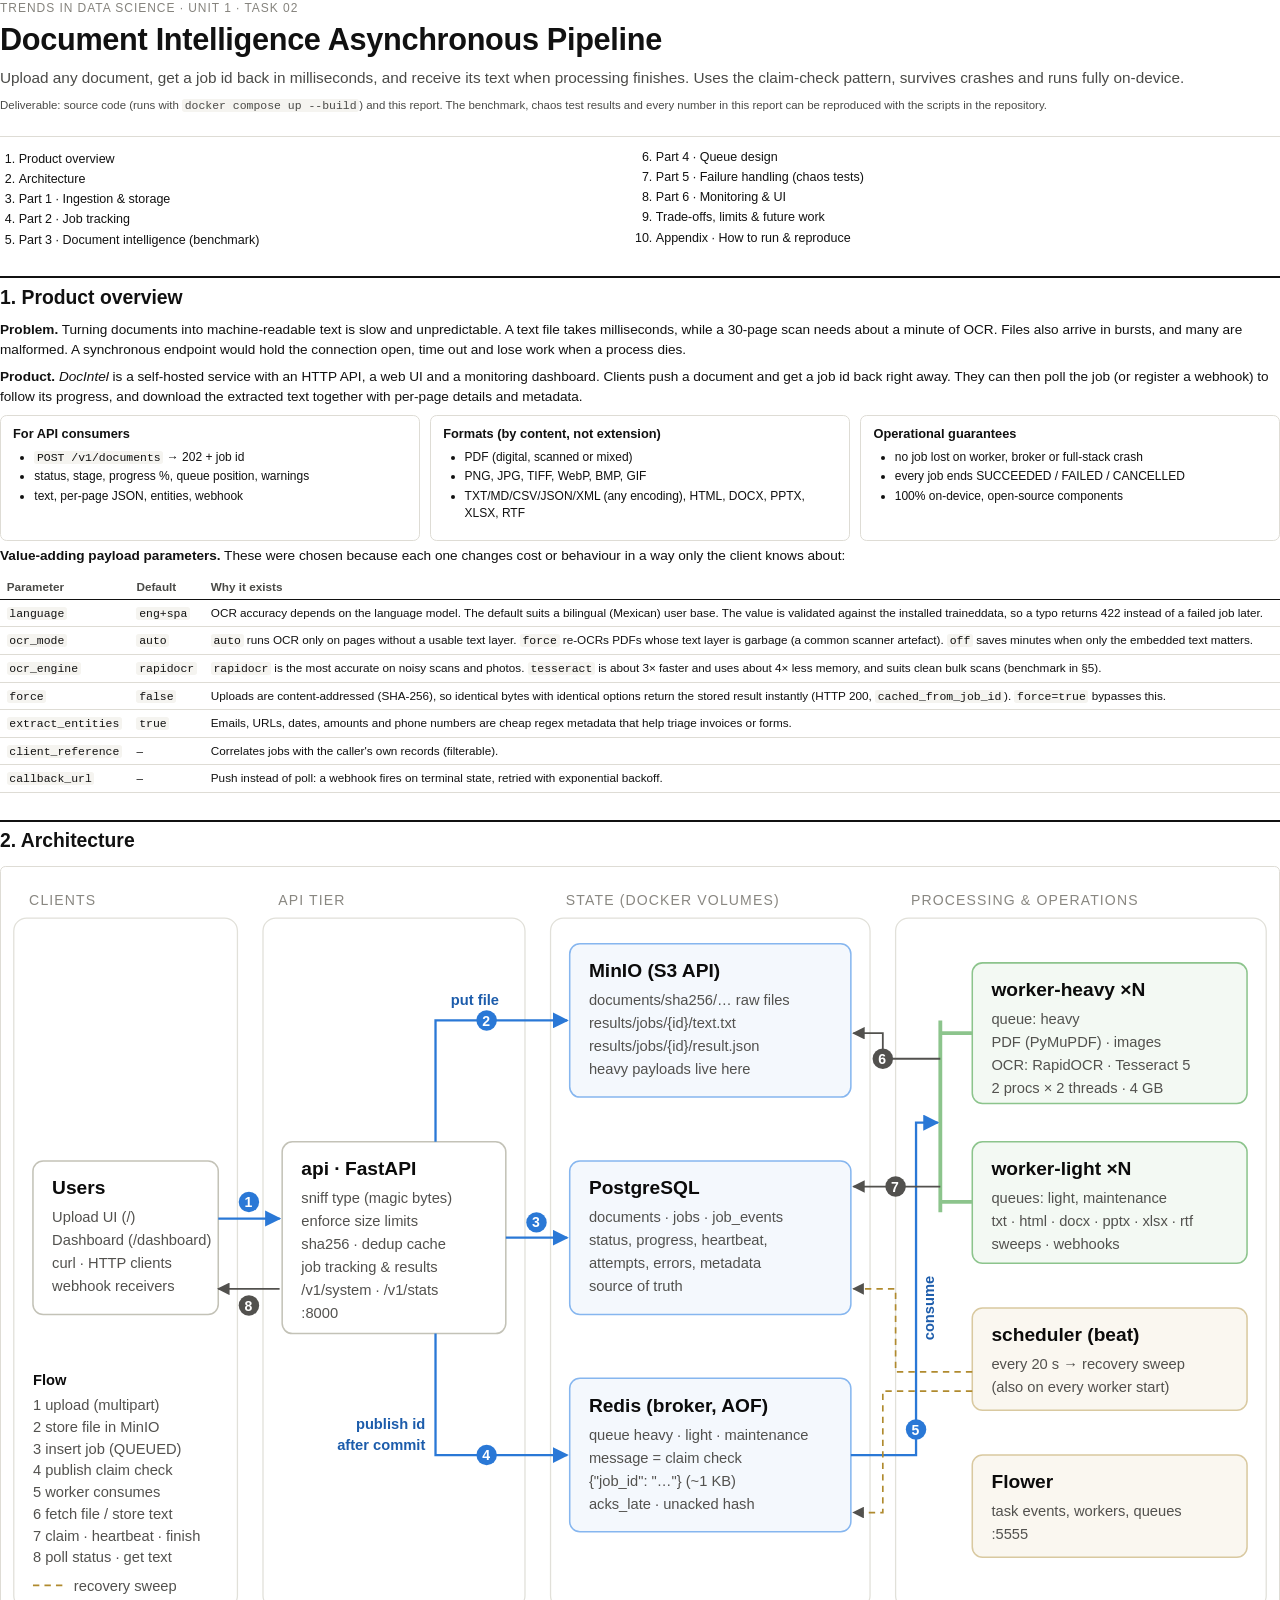
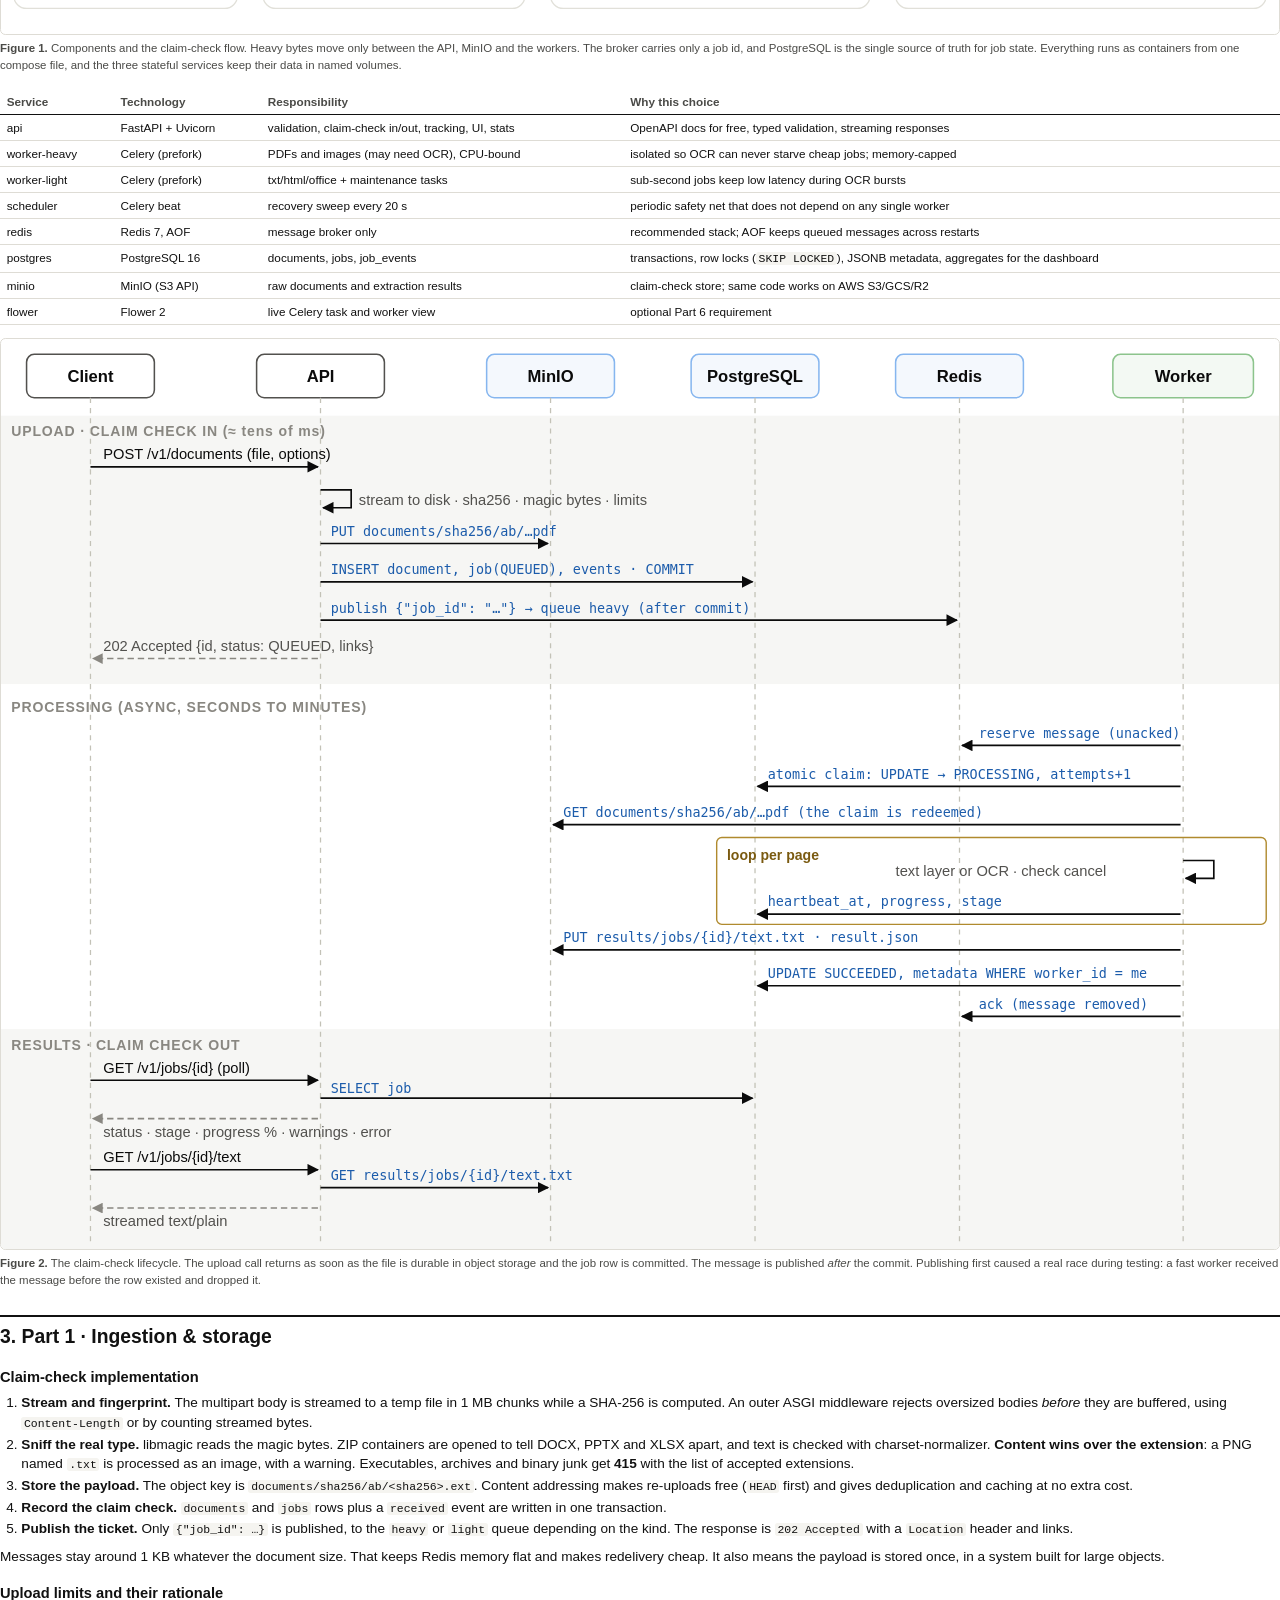
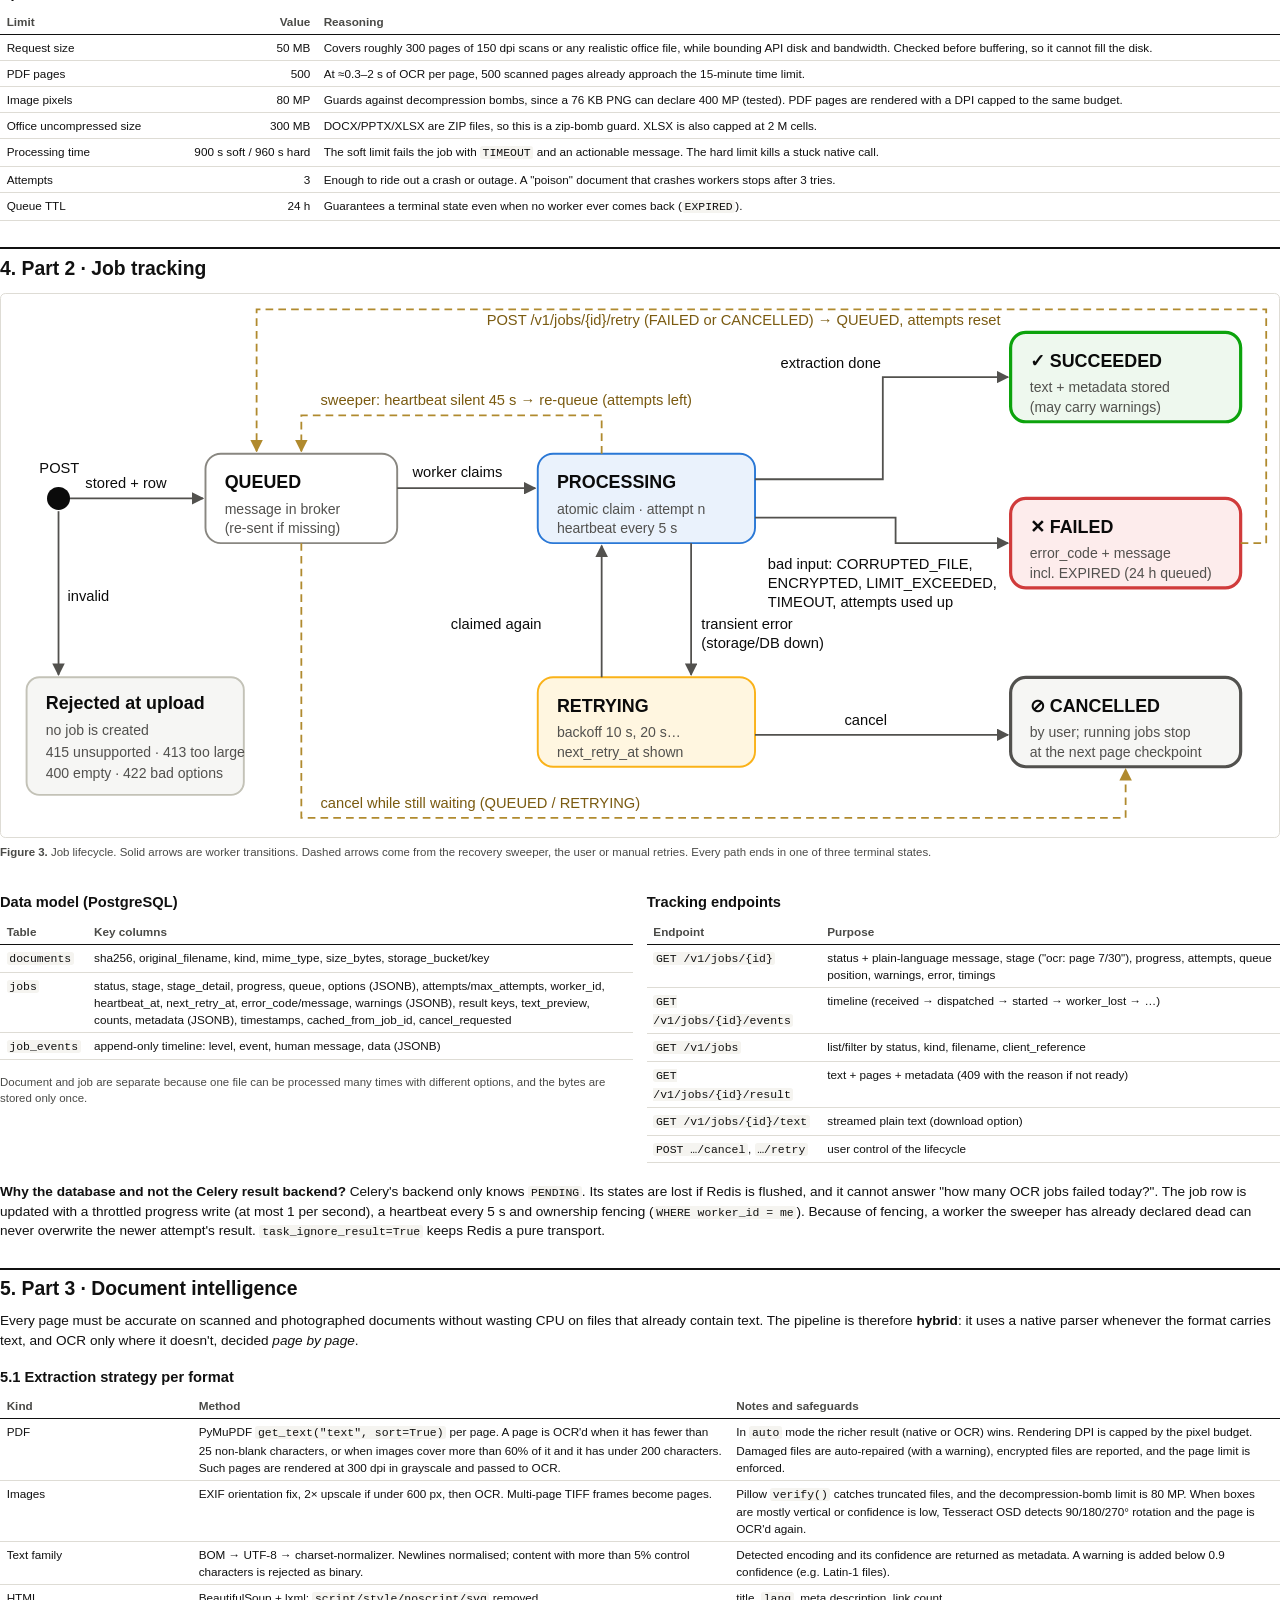
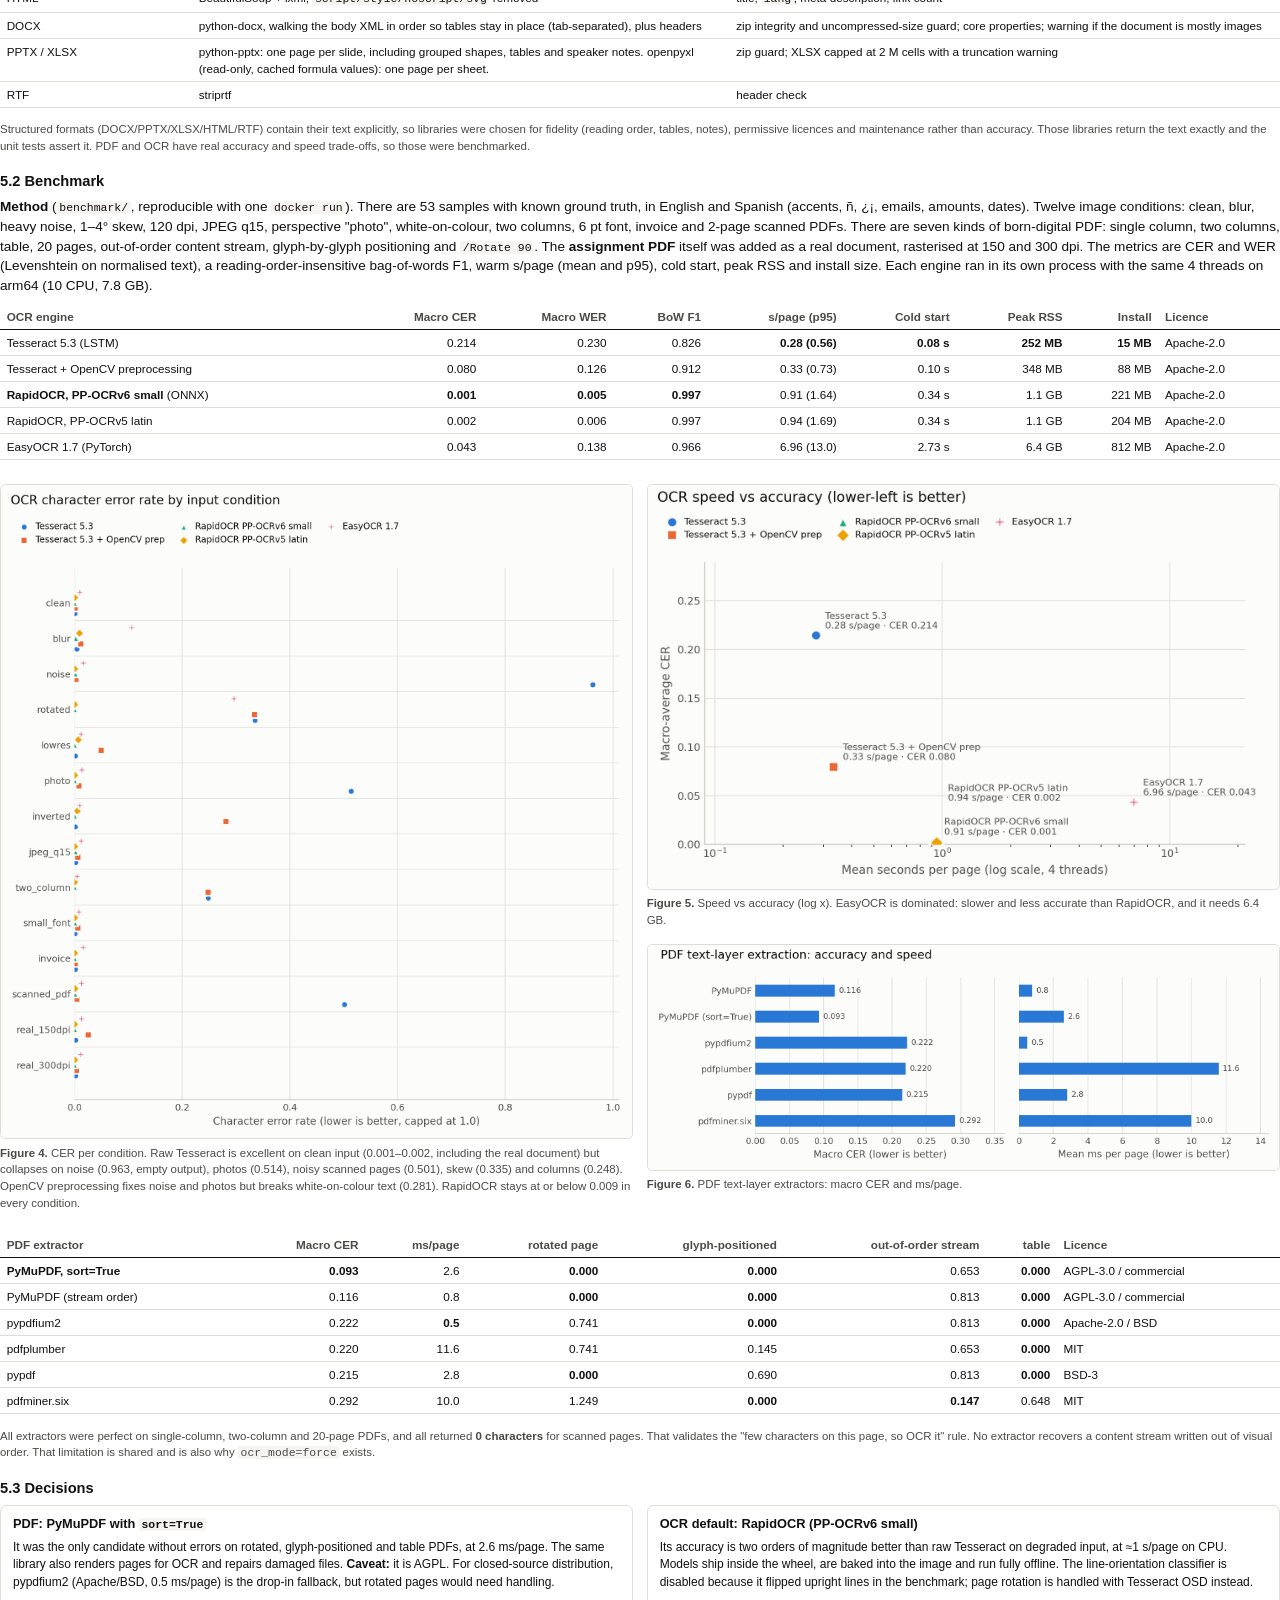
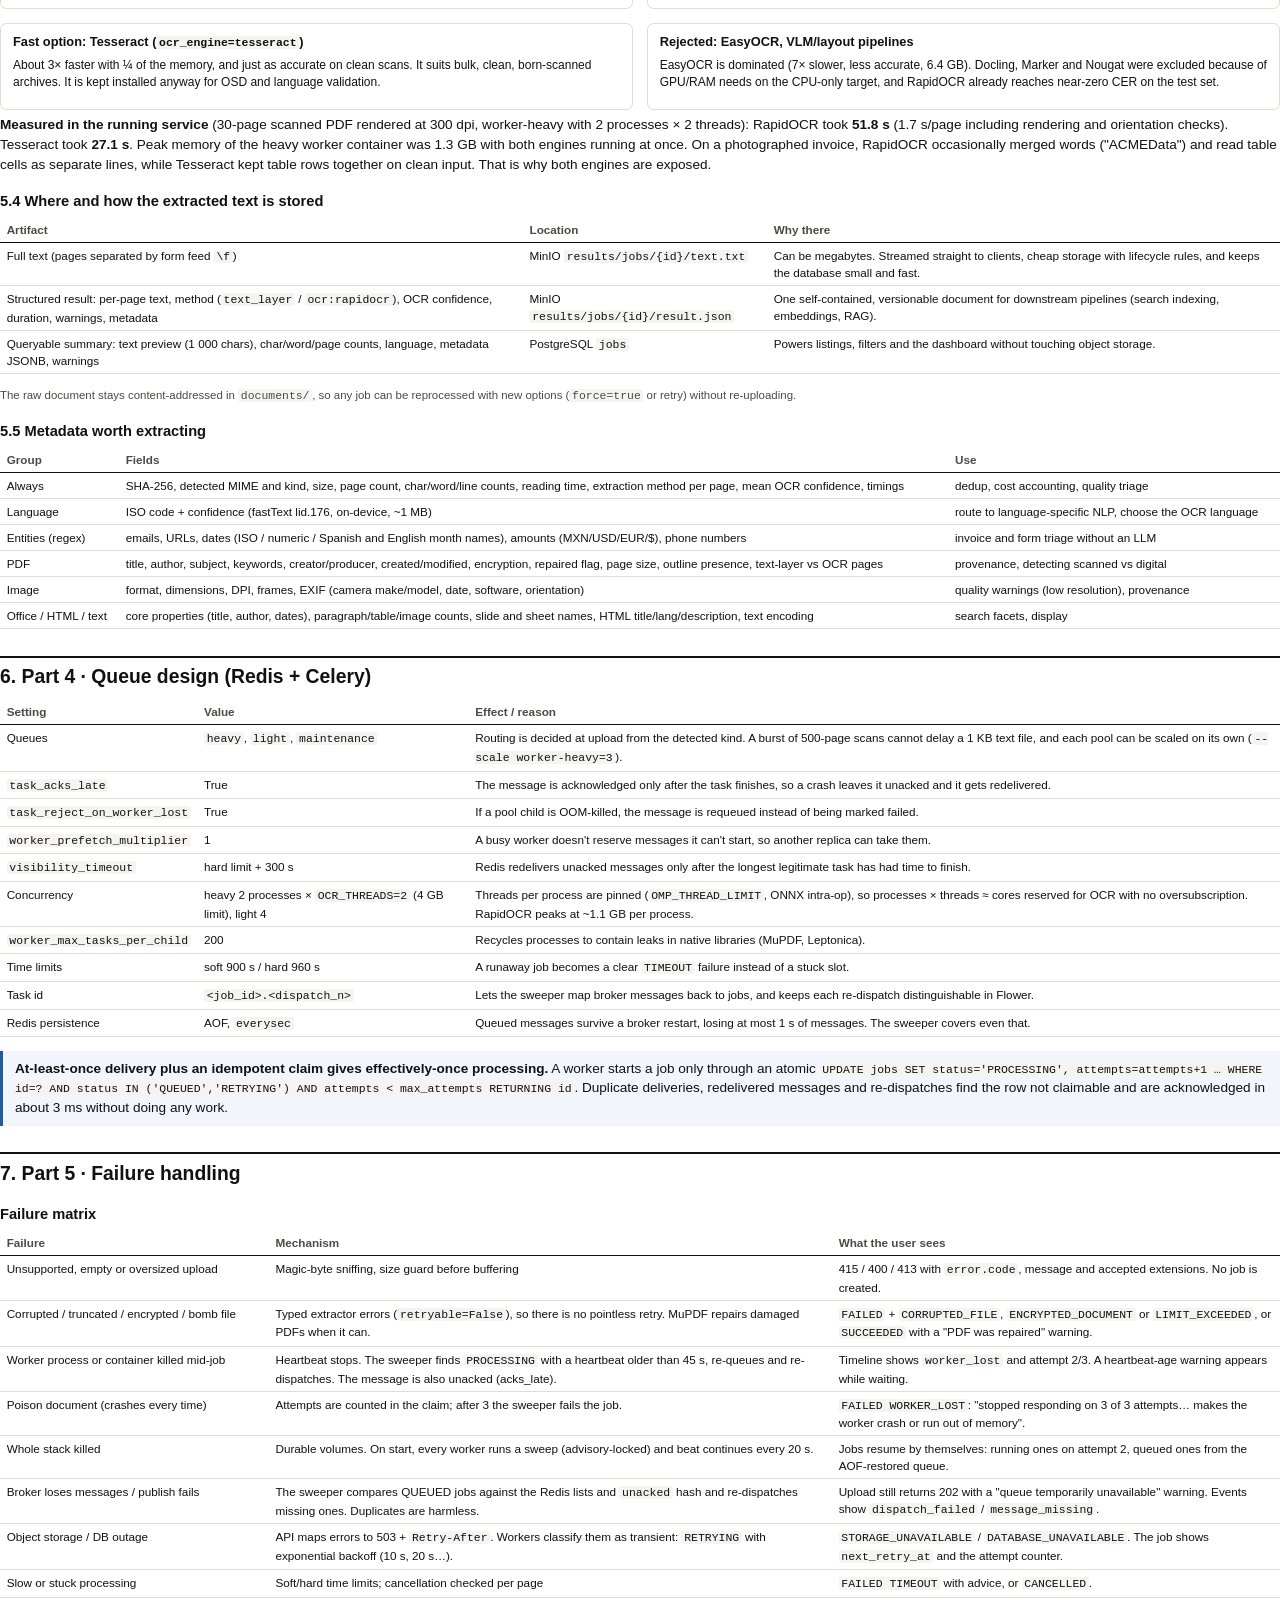
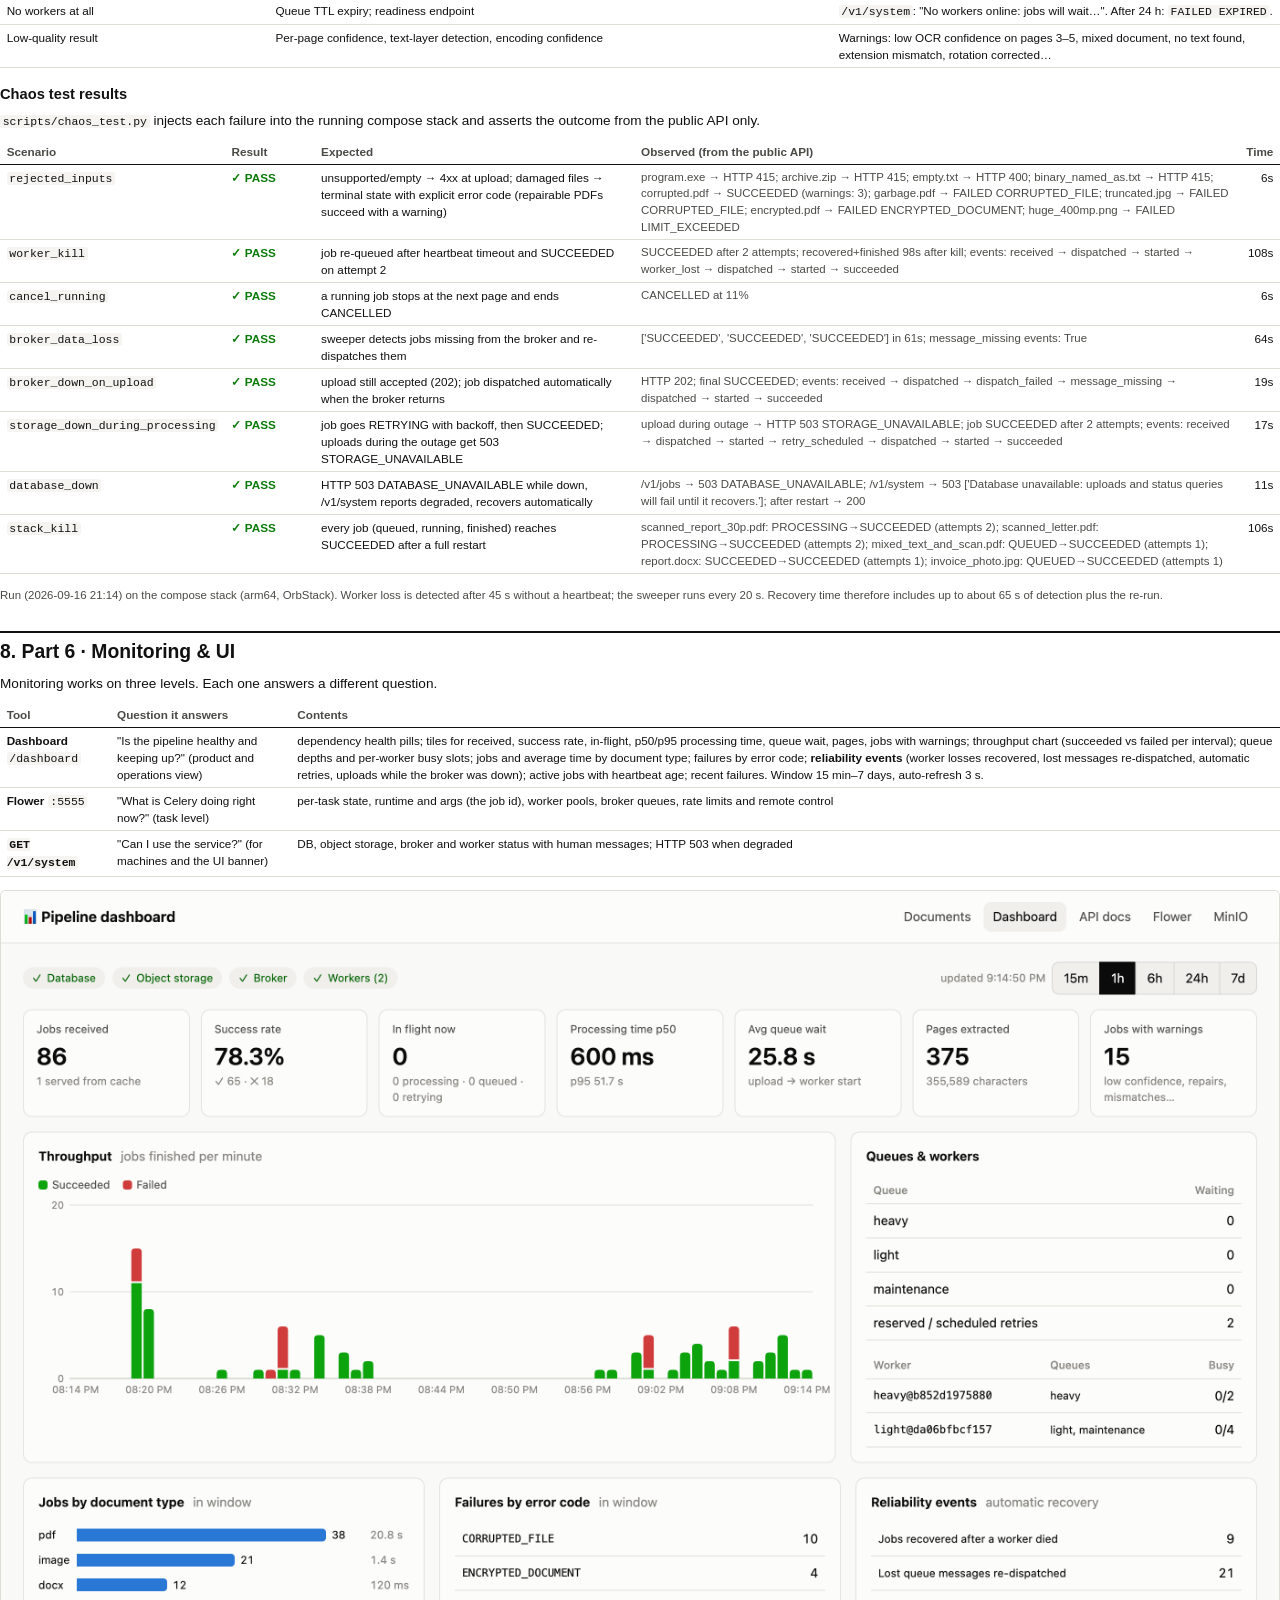
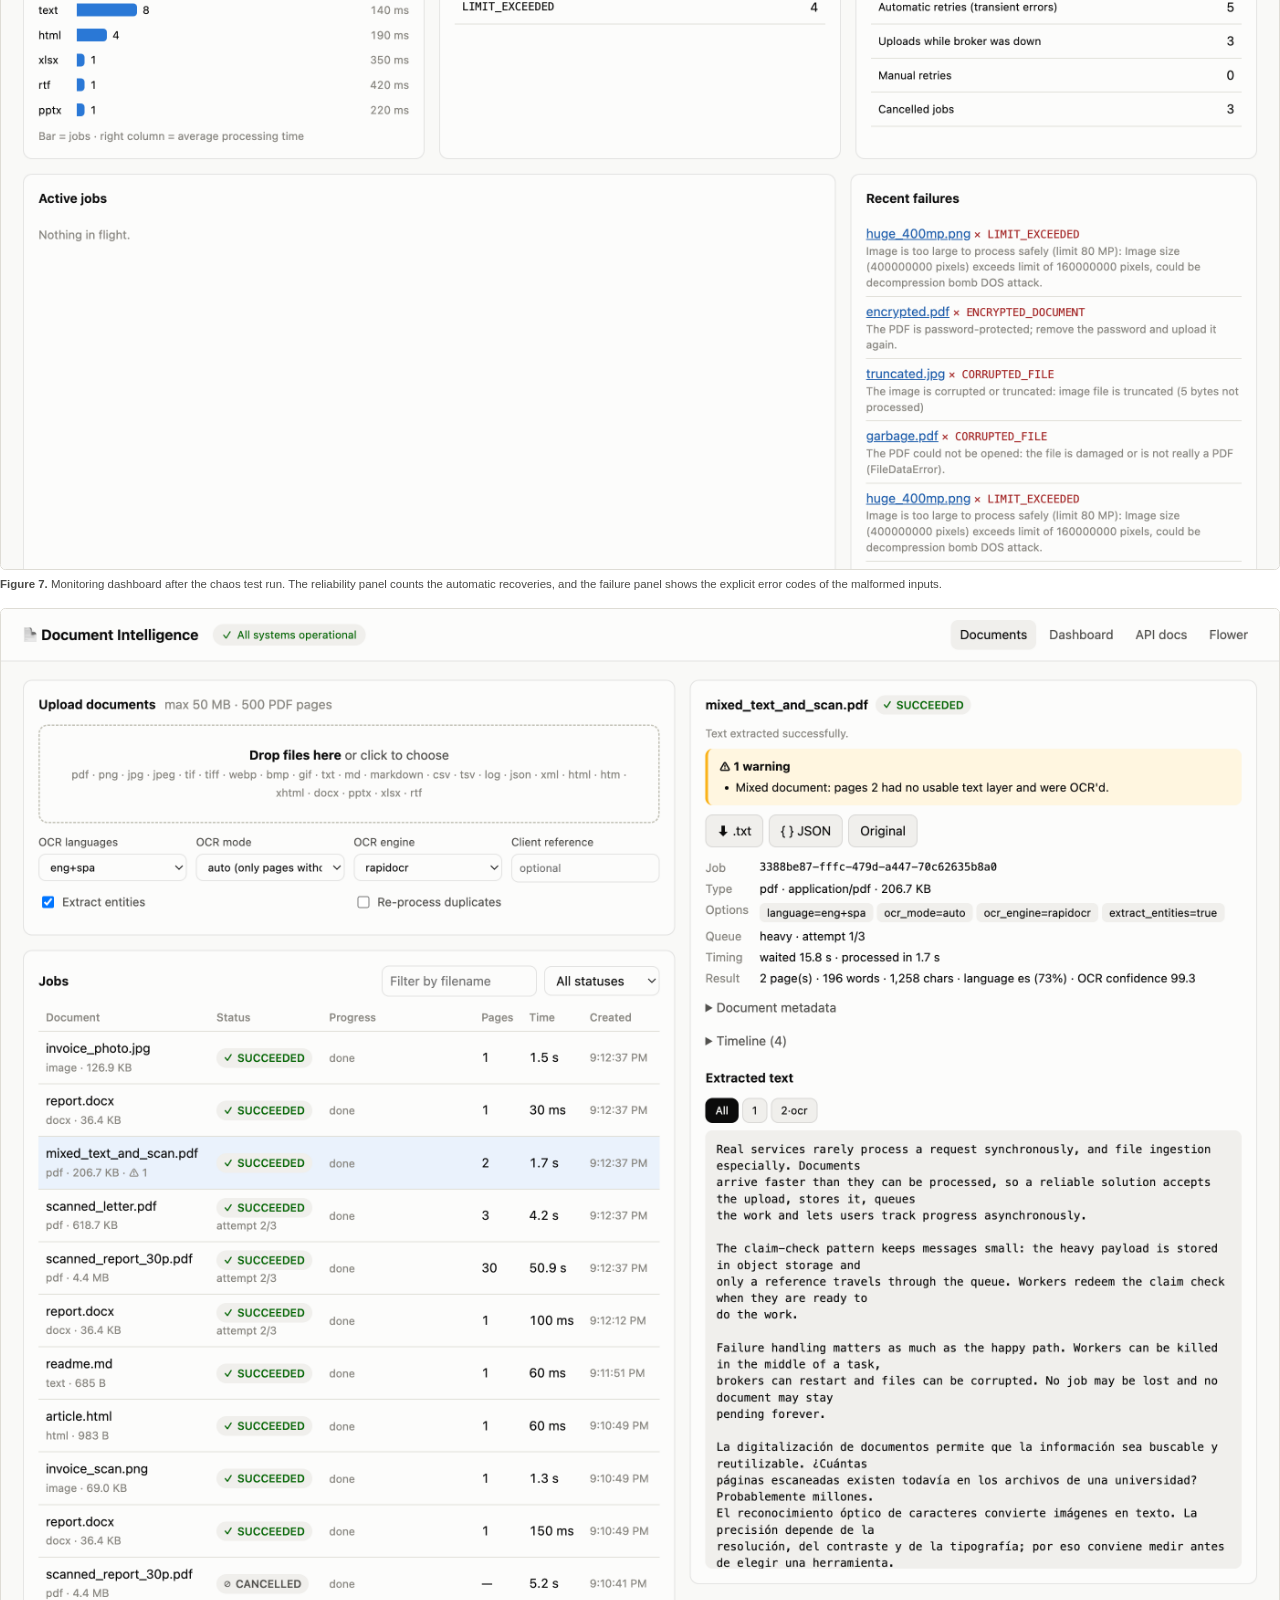
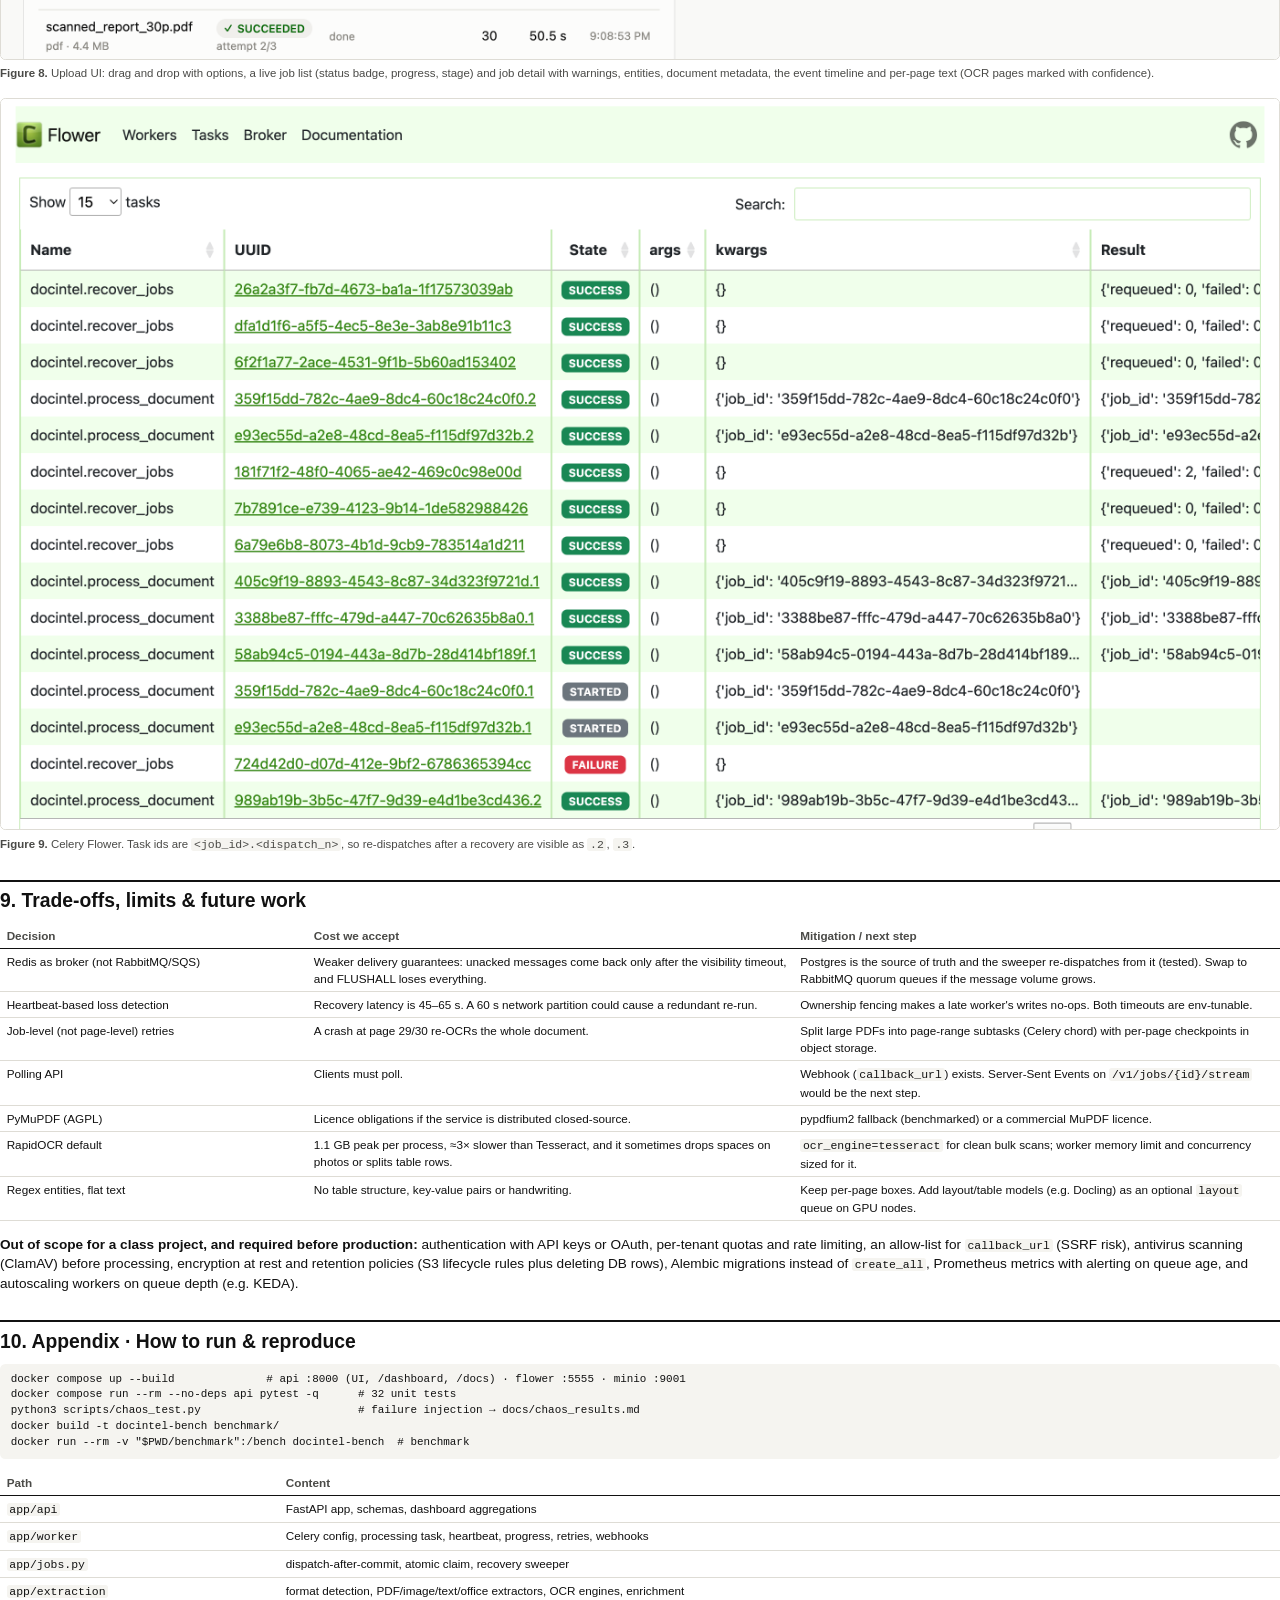
==== report/report.html @ 505f86fb "Document intelligence async pipeline (U1T02) FastAPI + Celery/Redis + PostgreSQL + MinIO service imp" ====
<!doctype html>
<html lang="en">
<head>
<meta charset="utf-8">
<title>U1T02 — Document Intelligence Asynchronous Pipeline</title>
<style>
  @page { size: A4; margin: 16mm 15mm 16mm 15mm; }
  :root { --ink: #111; --ink2: #4a4a47; --muted: #85837d; --rule: #dedcd5; --accent: #1c5cab; --bg2: #f5f4f0; }
  * { box-sizing: border-box; }
  body { font: 10.2pt/1.45 "Helvetica Neue", Helvetica, Arial, sans-serif; color: var(--ink); margin: 0; }
  h1 { font-size: 23pt; margin: 0 0 4pt; letter-spacing: -.01em; }
  h2 { font-size: 14.5pt; margin: 20pt 0 6pt; padding-top: 4pt; border-top: 2px solid var(--ink); break-after: avoid; }
  h3 { font-size: 11pt; margin: 12pt 0 4pt; break-after: avoid; }
  p { margin: 4pt 0 6pt; }
  ul, ol { margin: 4pt 0 6pt; padding-left: 16pt; }
  li { margin: 1.5pt 0; }
  code, .mono { font-family: Menlo, Consolas, monospace; font-size: 8.6pt; background: var(--bg2); padding: 0 2pt; border-radius: 2pt; }
  pre { font-family: Menlo, Consolas, monospace; font-size: 8.2pt; background: var(--bg2); padding: 6pt 8pt; border-radius: 4pt; white-space: pre-wrap; margin: 4pt 0 8pt; break-inside: avoid; }
  table { width: 100%; border-collapse: collapse; margin: 4pt 0 10pt; font-size: 8.8pt; break-inside: auto; }
  tr { break-inside: avoid; }
  th { text-align: left; font-weight: 600; color: var(--ink2); border-bottom: 1.2px solid var(--ink); padding: 3pt 5pt; vertical-align: bottom; }
  td { border-bottom: 1px solid var(--rule); padding: 3pt 5pt; vertical-align: top; }
  td.n, th.n { text-align: right; font-variant-numeric: tabular-nums; white-space: nowrap; }
  .best { font-weight: 700; }
  figure { margin: 8pt 0 12pt; break-inside: avoid; }
  table.keep { break-inside: avoid; }
  figure img { width: 100%; display: block; border: 1px solid var(--rule); border-radius: 4pt; }
  figcaption { font-size: 8.6pt; color: var(--ink2); margin-top: 4pt; }
  .cover { border-bottom: 1px solid var(--rule); padding-bottom: 10pt; margin-bottom: 8pt; }
  .kicker { font-size: 9pt; color: var(--muted); letter-spacing: .08em; text-transform: uppercase; }
  .subtitle { font-size: 11.5pt; color: var(--ink2); }
  .grid2 { display: grid; grid-template-columns: 1fr 1fr; gap: 10pt; }
  .grid3 { display: grid; grid-template-columns: repeat(3, 1fr); gap: 8pt; }
  .box { border: 1px solid var(--rule); border-radius: 5pt; padding: 7pt 9pt; break-inside: avoid; }
  .box h4 { margin: 0 0 3pt; font-size: 9.6pt; }
  .box p, .box li { font-size: 9pt; }
  .callout { border-left: 3px solid var(--accent); background: #f2f6fc; padding: 6pt 9pt; margin: 6pt 0 10pt; break-inside: avoid; }
  .callout.warn { border-color: #d49a14; background: #fcf7ea; }
  .pagebreak { break-before: page; }
  .small { font-size: 8.6pt; color: var(--ink2); }
  .toc { columns: 2; font-size: 9.4pt; margin: 6pt 0; padding-left: 14pt; }
  .pass { color: #0a7a0a; font-weight: 700; white-space: nowrap; }
  .tag { display: inline-block; font-size: 7.8pt; padding: 0 4pt; border-radius: 3pt; background: var(--bg2); color: var(--ink2); }
</style>
</head>
<body>

<section class="cover">
  <div class="kicker">Trends in Data Science · Unit 1 · Task 02</div>
  <h1>Document Intelligence Asynchronous Pipeline</h1>
  <div class="subtitle">Upload any document, get a job id back in milliseconds, and receive its text when processing finishes.
    Uses the claim-check pattern, survives crashes and runs fully on-device.</div>
  <p class="small" style="margin-top:6pt">Deliverable: source code (runs with <code>docker compose up --build</code>) and this report.
    The benchmark, chaos test results and every number in this report can be reproduced with the scripts in the repository.</p>
</section>

<ol class="toc">
  <li>Product overview</li>
  <li>Architecture</li>
  <li>Part 1 · Ingestion &amp; storage</li>
  <li>Part 2 · Job tracking</li>
  <li>Part 3 · Document intelligence (benchmark)</li>
  <li>Part 4 · Queue design</li>
  <li>Part 5 · Failure handling (chaos tests)</li>
  <li>Part 6 · Monitoring &amp; UI</li>
  <li>Trade-offs, limits &amp; future work</li>
  <li>Appendix · How to run &amp; reproduce</li>
</ol>

<!-- ============================================================ 1 -->
<h2>1. Product overview</h2>
<p><b>Problem.</b> Turning documents into machine-readable text is slow and unpredictable. A text file takes
milliseconds, while a 30-page scan needs about a minute of OCR. Files also arrive in bursts, and many are malformed.
A synchronous endpoint would hold the connection open, time out and lose work when a process dies.</p>
<p><b>Product.</b> <i>DocIntel</i> is a self-hosted service with an HTTP API, a web UI and a monitoring dashboard.
Clients push a document and get a job id back right away. They can then poll the job (or register a webhook) to follow its
progress, and download the extracted text together with per-page details and metadata.</p>

<div class="grid3">
  <div class="box"><h4>For API consumers</h4><ul>
    <li><code>POST /v1/documents</code> → 202 + job id</li>
    <li>status, stage, progress %, queue position, warnings</li>
    <li>text, per-page JSON, entities, webhook</li></ul></div>
  <div class="box"><h4>Formats (by content, not extension)</h4><ul>
    <li>PDF (digital, scanned or mixed)</li>
    <li>PNG, JPG, TIFF, WebP, BMP, GIF</li>
    <li>TXT/MD/CSV/JSON/XML (any encoding), HTML, DOCX, PPTX, XLSX, RTF</li></ul></div>
  <div class="box"><h4>Operational guarantees</h4><ul>
    <li>no job lost on worker, broker or full-stack crash</li>
    <li>every job ends SUCCEEDED / FAILED / CANCELLED</li>
    <li>100% on-device, open-source components</li></ul></div>
</div>

<p><b>Value-adding payload parameters.</b> These were chosen because each one changes cost or behaviour in a way only the client knows about:</p>
<table>
  <tr><th>Parameter</th><th>Default</th><th>Why it exists</th></tr>
  <tr><td><code>language</code></td><td><code>eng+spa</code></td><td>OCR accuracy depends on the language model. The default suits a bilingual (Mexican) user base. The value is validated against the installed traineddata, so a typo returns 422 instead of a failed job later.</td></tr>
  <tr><td><code>ocr_mode</code></td><td><code>auto</code></td><td><code>auto</code> runs OCR only on pages without a usable text layer. <code>force</code> re-OCRs PDFs whose text layer is garbage (a common scanner artefact). <code>off</code> saves minutes when only the embedded text matters.</td></tr>
  <tr><td><code>ocr_engine</code></td><td><code>rapidocr</code></td><td><code>rapidocr</code> is the most accurate on noisy scans and photos. <code>tesseract</code> is about 3× faster and uses about 4× less memory, and suits clean bulk scans (benchmark in §5).</td></tr>
  <tr><td><code>force</code></td><td><code>false</code></td><td>Uploads are content-addressed (SHA-256), so identical bytes with identical options return the stored result instantly (HTTP 200, <code>cached_from_job_id</code>). <code>force=true</code> bypasses this.</td></tr>
  <tr><td><code>extract_entities</code></td><td><code>true</code></td><td>Emails, URLs, dates, amounts and phone numbers are cheap regex metadata that help triage invoices or forms.</td></tr>
  <tr><td><code>client_reference</code></td><td>–</td><td>Correlates jobs with the caller's own records (filterable).</td></tr>
  <tr><td><code>callback_url</code></td><td>–</td><td>Push instead of poll: a webhook fires on terminal state, retried with exponential backoff.</td></tr>
</table>

<!-- ============================================================ 2 -->
<h2>2. Architecture</h2>
<figure>
  <img src="figures/architecture.svg" alt="Architecture diagram">
  <figcaption><b>Figure 1.</b> Components and the claim-check flow. Heavy bytes move only between the API, MinIO and the workers.
  The broker carries only a job id, and PostgreSQL is the single source of truth for job state. Everything runs as containers from one compose file,
  and the three stateful services keep their data in named volumes.</figcaption>
</figure>

<table>
  <tr><th>Service</th><th>Technology</th><th>Responsibility</th><th>Why this choice</th></tr>
  <tr><td>api</td><td>FastAPI + Uvicorn</td><td>validation, claim-check in/out, tracking, UI, stats</td><td>OpenAPI docs for free, typed validation, streaming responses</td></tr>
  <tr><td>worker-heavy</td><td>Celery (prefork)</td><td>PDFs and images (may need OCR), CPU-bound</td><td>isolated so OCR can never starve cheap jobs; memory-capped</td></tr>
  <tr><td>worker-light</td><td>Celery (prefork)</td><td>txt/html/office + maintenance tasks</td><td>sub-second jobs keep low latency during OCR bursts</td></tr>
  <tr><td>scheduler</td><td>Celery beat</td><td>recovery sweep every 20 s</td><td>periodic safety net that does not depend on any single worker</td></tr>
  <tr><td>redis</td><td>Redis 7, AOF</td><td>message broker only</td><td>recommended stack; AOF keeps queued messages across restarts</td></tr>
  <tr><td>postgres</td><td>PostgreSQL 16</td><td>documents, jobs, job_events</td><td>transactions, row locks (<code>SKIP LOCKED</code>), JSONB metadata, aggregates for the dashboard</td></tr>
  <tr><td>minio</td><td>MinIO (S3 API)</td><td>raw documents and extraction results</td><td>claim-check store; same code works on AWS S3/GCS/R2</td></tr>
  <tr><td>flower</td><td>Flower 2</td><td>live Celery task and worker view</td><td>optional Part 6 requirement</td></tr>
</table>

<figure>
  <img src="figures/sequence.svg" alt="Sequence diagram">
  <figcaption><b>Figure 2.</b> The claim-check lifecycle. The upload call returns as soon as the file is durable in object storage and the job row is committed.
  The message is published <i>after</i> the commit. Publishing first caused a real race during testing: a fast worker received the
  message before the row existed and dropped it.</figcaption>
</figure>

<!-- ============================================================ 3 -->
<h2>3. Part 1 · Ingestion &amp; storage</h2>
<h3>Claim-check implementation</h3>
<ol>
  <li><b>Stream and fingerprint.</b> The multipart body is streamed to a temp file in 1 MB chunks while a SHA-256 is computed. An outer ASGI middleware
  rejects oversized bodies <i>before</i> they are buffered, using <code>Content-Length</code> or by counting streamed bytes.</li>
  <li><b>Sniff the real type.</b> libmagic reads the magic bytes. ZIP containers are opened to tell DOCX, PPTX and XLSX apart, and text is checked with
  charset-normalizer. <b>Content wins over the extension</b>: a PNG named <code>.txt</code> is processed as an image, with a warning. Executables,
  archives and binary junk get <b>415</b> with the list of accepted extensions.</li>
  <li><b>Store the payload.</b> The object key is <code>documents/sha256/ab/&lt;sha256&gt;.ext</code>. Content addressing makes re-uploads free
  (<code>HEAD</code> first) and gives deduplication and caching at no extra cost.</li>
  <li><b>Record the claim check.</b> <code>documents</code> and <code>jobs</code> rows plus a <code>received</code> event are written in one transaction.</li>
  <li><b>Publish the ticket.</b> Only <code>{"job_id": …}</code> is published, to the <code>heavy</code> or <code>light</code> queue depending on the kind. The response is <code>202 Accepted</code> with a <code>Location</code> header and links.</li>
</ol>
<p>Messages stay around 1 KB whatever the document size. That keeps Redis memory flat and makes redelivery cheap. It also means the payload is stored
once, in a system built for large objects.</p>

<h3>Upload limits and their rationale</h3>
<table>
  <tr><th>Limit</th><th class="n">Value</th><th>Reasoning</th></tr>
  <tr><td>Request size</td><td class="n">50 MB</td><td>Covers roughly 300 pages of 150 dpi scans or any realistic office file, while bounding API disk and bandwidth. Checked before buffering, so it cannot fill the disk.</td></tr>
  <tr><td>PDF pages</td><td class="n">500</td><td>At ≈0.3–2 s of OCR per page, 500 scanned pages already approach the 15-minute time limit.</td></tr>
  <tr><td>Image pixels</td><td class="n">80 MP</td><td>Guards against decompression bombs, since a 76 KB PNG can declare 400 MP (tested). PDF pages are rendered with a DPI capped to the same budget.</td></tr>
  <tr><td>Office uncompressed size</td><td class="n">300 MB</td><td>DOCX/PPTX/XLSX are ZIP files, so this is a zip-bomb guard. XLSX is also capped at 2 M cells.</td></tr>
  <tr><td>Processing time</td><td class="n">900 s soft / 960 s hard</td><td>The soft limit fails the job with <code>TIMEOUT</code> and an actionable message. The hard limit kills a stuck native call.</td></tr>
  <tr><td>Attempts</td><td class="n">3</td><td>Enough to ride out a crash or outage. A "poison" document that crashes workers stops after 3 tries.</td></tr>
  <tr><td>Queue TTL</td><td class="n">24 h</td><td>Guarantees a terminal state even when no worker ever comes back (<code>EXPIRED</code>).</td></tr>
</table>

<!-- ============================================================ 4 -->
<h2>4. Part 2 · Job tracking</h2>
<figure>
  <img src="figures/states.svg" alt="Job state machine">
  <figcaption><b>Figure 3.</b> Job lifecycle. Solid arrows are worker transitions. Dashed arrows come from the recovery sweeper, the user or manual retries.
  Every path ends in one of three terminal states.</figcaption>
</figure>

<div class="grid2">
<div>
<h3>Data model (PostgreSQL)</h3>
<table>
  <tr><th>Table</th><th>Key columns</th></tr>
  <tr><td><code>documents</code></td><td>sha256, original_filename, kind, mime_type, size_bytes, storage_bucket/key</td></tr>
  <tr><td><code>jobs</code></td><td>status, stage, stage_detail, progress, queue, options (JSONB), attempts/max_attempts, worker_id, heartbeat_at, next_retry_at, error_code/message, warnings (JSONB), result keys, text_preview, counts, metadata (JSONB), timestamps, cached_from_job_id, cancel_requested</td></tr>
  <tr><td><code>job_events</code></td><td>append-only timeline: level, event, human message, data (JSONB)</td></tr>
</table>
<p class="small">Document and job are separate because one file can be processed many times with different options, and the bytes are stored only once.</p>
</div>
<div>
<h3>Tracking endpoints</h3>
<table>
  <tr><th>Endpoint</th><th>Purpose</th></tr>
  <tr><td><code>GET /v1/jobs/{id}</code></td><td>status + plain-language message, stage ("ocr: page 7/30"), progress, attempts, queue position, warnings, error, timings</td></tr>
  <tr><td><code>GET /v1/jobs/{id}/events</code></td><td>timeline (received → dispatched → started → worker_lost → …)</td></tr>
  <tr><td><code>GET /v1/jobs</code></td><td>list/filter by status, kind, filename, client_reference</td></tr>
  <tr><td><code>GET /v1/jobs/{id}/result</code></td><td>text + pages + metadata (409 with the reason if not ready)</td></tr>
  <tr><td><code>GET /v1/jobs/{id}/text</code></td><td>streamed plain text (download option)</td></tr>
  <tr><td><code>POST …/cancel</code>, <code>…/retry</code></td><td>user control of the lifecycle</td></tr>
</table>
</div>
</div>
<p><b>Why the database and not the Celery result backend?</b> Celery's backend only knows <code>PENDING</code>. Its states are lost
if Redis is flushed, and it cannot answer "how many OCR jobs failed today?". The job row is updated with a throttled progress write (at most
1 per second), a heartbeat every 5 s and ownership fencing (<code>WHERE worker_id = me</code>). Because of fencing, a worker the sweeper has
already declared dead can never overwrite the newer attempt's result. <code>task_ignore_result=True</code> keeps Redis a pure transport.</p>

<!-- ============================================================ 5 -->
<h2>5. Part 3 · Document intelligence</h2>

<p>Every page must be accurate on scanned and photographed documents without wasting CPU on files that already contain text.
The pipeline is therefore <b>hybrid</b>: it uses a native parser whenever the format carries text, and OCR only where it doesn't, decided <i>page by page</i>.</p>

<h3>5.1 Extraction strategy per format</h3>
<table>
  <tr><th style="width:15%">Kind</th><th style="width:42%">Method</th><th>Notes and safeguards</th></tr>
  <tr><td>PDF</td><td>PyMuPDF <code>get_text("text", sort=True)</code> per page. A page is OCR'd when it has fewer than 25 non-blank characters, or when images cover more than 60% of it and it has under 200 characters. Such pages are rendered at 300 dpi in grayscale and passed to OCR.</td><td>In <code>auto</code> mode the richer result (native or OCR) wins. Rendering DPI is capped by the pixel budget. Damaged files are auto-repaired (with a warning), encrypted files are reported, and the page limit is enforced.</td></tr>
  <tr><td>Images</td><td>EXIF orientation fix, 2× upscale if under 600 px, then OCR. Multi-page TIFF frames become pages.</td><td>Pillow <code>verify()</code> catches truncated files, and the decompression-bomb limit is 80 MP. When boxes are mostly vertical or confidence is low, Tesseract OSD detects 90/180/270° rotation and the page is OCR'd again.</td></tr>
  <tr><td>Text family</td><td>BOM → UTF-8 → charset-normalizer. Newlines normalised; content with more than 5% control characters is rejected as binary.</td><td>Detected encoding and its confidence are returned as metadata. A warning is added below 0.9 confidence (e.g. Latin-1 files).</td></tr>
  <tr><td>HTML</td><td>BeautifulSoup + lxml; <code>script/style/noscript/svg</code> removed</td><td>title, <code>lang</code>, meta description, link count</td></tr>
  <tr><td>DOCX</td><td>python-docx, walking the body XML in order so tables stay in place (tab-separated), plus headers</td><td>zip integrity and uncompressed-size guard; core properties; warning if the document is mostly images</td></tr>
  <tr><td>PPTX / XLSX</td><td>python-pptx: one page per slide, including grouped shapes, tables and speaker notes. openpyxl (read-only, cached formula values): one page per sheet.</td><td>zip guard; XLSX capped at 2 M cells with a truncation warning</td></tr>
  <tr><td>RTF</td><td>striprtf</td><td>header check</td></tr>
</table>
<p class="small">Structured formats (DOCX/PPTX/XLSX/HTML/RTF) contain their text explicitly, so libraries were chosen for fidelity (reading order,
tables, notes), permissive licences and maintenance rather than accuracy. Those libraries return the text exactly and the unit tests assert it.
PDF and OCR have real accuracy and speed trade-offs, so those were benchmarked.</p>

<h3>5.2 Benchmark</h3>
<p><b>Method</b> (<code>benchmark/</code>, reproducible with one <code>docker run</code>). There are 53 samples with known ground truth, in English and Spanish (accents, ñ, ¿¡, emails,
amounts, dates). Twelve image conditions: clean, blur, heavy noise, 1–4° skew, 120 dpi, JPEG q15, perspective "photo",
white-on-colour, two columns, 6 pt font, invoice and 2-page scanned PDFs. There are seven kinds of born-digital PDF: single column, two columns, table,
20 pages, out-of-order content stream, glyph-by-glyph positioning and <code>/Rotate 90</code>. The <b>assignment PDF</b> itself was added as a real document, rasterised
at 150 and 300 dpi. The metrics are CER and WER (Levenshtein on normalised text), a reading-order-insensitive bag-of-words F1,
warm s/page (mean and p95), cold start, peak RSS and install size. Each engine ran in its own process with the same 4 threads on arm64 (10 CPU, 7.8 GB).</p>

<table>
  <tr><th>OCR engine</th><th class="n">Macro CER</th><th class="n">Macro WER</th><th class="n">BoW F1</th><th class="n">s/page (p95)</th><th class="n">Cold start</th><th class="n">Peak RSS</th><th class="n">Install</th><th>Licence</th></tr>
  <tr><td>Tesseract 5.3 (LSTM)</td><td class="n">0.214</td><td class="n">0.230</td><td class="n">0.826</td><td class="n best">0.28 (0.56)</td><td class="n best">0.08 s</td><td class="n best">252 MB</td><td class="n best">15 MB</td><td>Apache-2.0</td></tr>
  <tr><td>Tesseract + OpenCV preprocessing</td><td class="n">0.080</td><td class="n">0.126</td><td class="n">0.912</td><td class="n">0.33 (0.73)</td><td class="n">0.10 s</td><td class="n">348 MB</td><td class="n">88 MB</td><td>Apache-2.0</td></tr>
  <tr><td><b>RapidOCR, PP-OCRv6 small</b> (ONNX)</td><td class="n best">0.001</td><td class="n best">0.005</td><td class="n best">0.997</td><td class="n">0.91 (1.64)</td><td class="n">0.34 s</td><td class="n">1.1 GB</td><td class="n">221 MB</td><td>Apache-2.0</td></tr>
  <tr><td>RapidOCR, PP-OCRv5 latin</td><td class="n">0.002</td><td class="n">0.006</td><td class="n">0.997</td><td class="n">0.94 (1.69)</td><td class="n">0.34 s</td><td class="n">1.1 GB</td><td class="n">204 MB</td><td>Apache-2.0</td></tr>
  <tr><td>EasyOCR 1.7 (PyTorch)</td><td class="n">0.043</td><td class="n">0.138</td><td class="n">0.966</td><td class="n">6.96 (13.0)</td><td class="n">2.73 s</td><td class="n">6.4 GB</td><td class="n">812 MB</td><td>Apache-2.0</td></tr>
</table>

<div class="grid2">
  <figure><img src="../benchmark/results/ocr_cer_by_category.png" alt="CER by category"><figcaption><b>Figure 4.</b> CER per condition. Raw Tesseract is excellent on clean input (0.001–0.002, including the real document) but collapses on
  noise (0.963, empty output), photos (0.514), noisy scanned pages (0.501), skew (0.335) and columns (0.248). OpenCV preprocessing
  fixes noise and photos but breaks white-on-colour text (0.281). RapidOCR stays at or below 0.009 in every condition.</figcaption></figure>
  <div>
    <figure><img src="../benchmark/results/ocr_speed_vs_accuracy.png" alt="Speed vs accuracy"><figcaption><b>Figure 5.</b> Speed vs accuracy (log x). EasyOCR is dominated: slower and less accurate than RapidOCR, and it needs 6.4 GB.</figcaption></figure>
    <figure><img src="../benchmark/results/pdf_extractors.png" alt="PDF extractors"><figcaption><b>Figure 6.</b> PDF text-layer extractors: macro CER and ms/page.</figcaption></figure>
  </div>
</div>

<table>
  <tr><th>PDF extractor</th><th class="n">Macro CER</th><th class="n">ms/page</th><th class="n">rotated page</th><th class="n">glyph-positioned</th><th class="n">out-of-order stream</th><th class="n">table</th><th>Licence</th></tr>
  <tr><td><b>PyMuPDF, sort=True</b></td><td class="n best">0.093</td><td class="n">2.6</td><td class="n best">0.000</td><td class="n best">0.000</td><td class="n">0.653</td><td class="n best">0.000</td><td>AGPL-3.0 / commercial</td></tr>
  <tr><td>PyMuPDF (stream order)</td><td class="n">0.116</td><td class="n">0.8</td><td class="n best">0.000</td><td class="n best">0.000</td><td class="n">0.813</td><td class="n best">0.000</td><td>AGPL-3.0 / commercial</td></tr>
  <tr><td>pypdfium2</td><td class="n">0.222</td><td class="n best">0.5</td><td class="n">0.741</td><td class="n best">0.000</td><td class="n">0.813</td><td class="n best">0.000</td><td>Apache-2.0 / BSD</td></tr>
  <tr><td>pdfplumber</td><td class="n">0.220</td><td class="n">11.6</td><td class="n">0.741</td><td class="n">0.145</td><td class="n">0.653</td><td class="n best">0.000</td><td>MIT</td></tr>
  <tr><td>pypdf</td><td class="n">0.215</td><td class="n">2.8</td><td class="n best">0.000</td><td class="n">0.690</td><td class="n">0.813</td><td class="n best">0.000</td><td>BSD-3</td></tr>
  <tr><td>pdfminer.six</td><td class="n">0.292</td><td class="n">10.0</td><td class="n">1.249</td><td class="n best">0.000</td><td class="n best">0.147</td><td class="n">0.648</td><td>MIT</td></tr>
</table>
<p class="small">All extractors were perfect on single-column, two-column and 20-page PDFs, and all returned <b>0 characters</b> for scanned pages.
That validates the "few characters on this page, so OCR it" rule. No extractor recovers a content stream written out of visual order.
That limitation is shared and is also why <code>ocr_mode=force</code> exists.</p>

<h3>5.3 Decisions</h3>
<div class="grid2">
  <div class="box"><h4>PDF: PyMuPDF with <code>sort=True</code></h4><p>It was the only candidate without errors on rotated, glyph-positioned and table PDFs, at 2.6 ms/page.
  The same library also renders pages for OCR and repairs damaged files. <b>Caveat:</b> it is AGPL. For closed-source
  distribution, pypdfium2 (Apache/BSD, 0.5 ms/page) is the drop-in fallback, but rotated pages would need handling.</p></div>
  <div class="box"><h4>OCR default: RapidOCR (PP-OCRv6 small)</h4><p>Its accuracy is two orders of magnitude better than raw Tesseract on degraded input, at ≈1 s/page on CPU.
  Models ship inside the wheel, are baked into the image and run fully offline. The line-orientation classifier is disabled because it flipped
  upright lines in the benchmark; page rotation is handled with Tesseract OSD instead.</p></div>
  <div class="box"><h4>Fast option: Tesseract (<code>ocr_engine=tesseract</code>)</h4><p>About 3× faster with ¼ of the memory, and just as accurate on clean scans.
  It suits bulk, clean, born-scanned archives. It is kept installed anyway for OSD and language validation.</p></div>
  <div class="box"><h4>Rejected: EasyOCR, VLM/layout pipelines</h4><p>EasyOCR is dominated (7× slower, less accurate, 6.4 GB). Docling, Marker and Nougat
  were excluded because of GPU/RAM needs on the CPU-only target, and RapidOCR already reaches near-zero CER on the test set.</p></div>
</div>
<p><b>Measured in the running service</b> (30-page scanned PDF rendered at 300 dpi, worker-heavy with 2 processes × 2 threads):
RapidOCR took <b>51.8 s</b> (1.7 s/page including rendering and orientation checks). Tesseract took <b>27.1 s</b>. Peak memory of the
heavy worker container was 1.3 GB with both engines running at once. On a photographed invoice, RapidOCR occasionally
merged words ("ACMEData") and read table cells as separate lines, while Tesseract kept table rows together on clean input.
That is why both engines are exposed.</p>

<h3>5.4 Where and how the extracted text is stored</h3>
<table>
  <tr><th>Artifact</th><th>Location</th><th>Why there</th></tr>
  <tr><td>Full text (pages separated by form feed <code>\f</code>)</td><td>MinIO <code>results/jobs/{id}/text.txt</code></td><td>Can be megabytes. Streamed straight to clients, cheap storage with lifecycle rules, and keeps the database small and fast.</td></tr>
  <tr><td>Structured result: per-page text, method (<code>text_layer</code> / <code>ocr:rapidocr</code>), OCR confidence, duration, warnings, metadata</td><td>MinIO <code>results/jobs/{id}/result.json</code></td><td>One self-contained, versionable document for downstream pipelines (search indexing, embeddings, RAG).</td></tr>
  <tr><td>Queryable summary: text preview (1 000 chars), char/word/page counts, language, metadata JSONB, warnings</td><td>PostgreSQL <code>jobs</code></td><td>Powers listings, filters and the dashboard without touching object storage.</td></tr>
</table>
<p class="small">The raw document stays content-addressed in <code>documents/</code>, so any job can be reprocessed with new options (<code>force=true</code> or retry) without re-uploading.</p>

<h3>5.5 Metadata worth extracting</h3>
<table>
  <tr><th>Group</th><th>Fields</th><th>Use</th></tr>
  <tr><td>Always</td><td>SHA-256, detected MIME and kind, size, page count, char/word/line counts, reading time, extraction method per page, mean OCR confidence, timings</td><td>dedup, cost accounting, quality triage</td></tr>
  <tr><td>Language</td><td>ISO code + confidence (fastText lid.176, on-device, ~1 MB)</td><td>route to language-specific NLP, choose the OCR language</td></tr>
  <tr><td>Entities (regex)</td><td>emails, URLs, dates (ISO / numeric / Spanish and English month names), amounts (MXN/USD/EUR/$), phone numbers</td><td>invoice and form triage without an LLM</td></tr>
  <tr><td>PDF</td><td>title, author, subject, keywords, creator/producer, created/modified, encryption, repaired flag, page size, outline presence, text-layer vs OCR pages</td><td>provenance, detecting scanned vs digital</td></tr>
  <tr><td>Image</td><td>format, dimensions, DPI, frames, EXIF (camera make/model, date, software, orientation)</td><td>quality warnings (low resolution), provenance</td></tr>
  <tr><td>Office / HTML / text</td><td>core properties (title, author, dates), paragraph/table/image counts, slide and sheet names, HTML title/lang/description, text encoding</td><td>search facets, display</td></tr>
</table>


<!-- ============================================================ 6 -->
<h2>6. Part 4 · Queue design (Redis + Celery)</h2>
<table>
  <tr><th>Setting</th><th>Value</th><th>Effect / reason</th></tr>
  <tr><td>Queues</td><td><code>heavy</code>, <code>light</code>, <code>maintenance</code></td><td>Routing is decided at upload from the detected kind. A burst of 500-page scans cannot delay a 1 KB text file, and each pool can be scaled on its own (<code>--scale worker-heavy=3</code>).</td></tr>
  <tr><td><code>task_acks_late</code></td><td>True</td><td>The message is acknowledged only after the task finishes, so a crash leaves it unacked and it gets redelivered.</td></tr>
  <tr><td><code>task_reject_on_worker_lost</code></td><td>True</td><td>If a pool child is OOM-killed, the message is requeued instead of being marked failed.</td></tr>
  <tr><td><code>worker_prefetch_multiplier</code></td><td>1</td><td>A busy worker doesn't reserve messages it can't start, so another replica can take them.</td></tr>
  <tr><td><code>visibility_timeout</code></td><td>hard limit + 300 s</td><td>Redis redelivers unacked messages only after the longest legitimate task has had time to finish.</td></tr>
  <tr><td>Concurrency</td><td>heavy 2 processes × <code>OCR_THREADS=2</code> (4 GB limit), light 4</td><td>Threads per process are pinned (<code>OMP_THREAD_LIMIT</code>, ONNX intra-op), so processes × threads ≈ cores reserved for OCR with no oversubscription. RapidOCR peaks at ~1.1 GB per process.</td></tr>
  <tr><td><code>worker_max_tasks_per_child</code></td><td>200</td><td>Recycles processes to contain leaks in native libraries (MuPDF, Leptonica).</td></tr>
  <tr><td>Time limits</td><td>soft 900 s / hard 960 s</td><td>A runaway job becomes a clear <code>TIMEOUT</code> failure instead of a stuck slot.</td></tr>
  <tr><td>Task id</td><td><code>&lt;job_id&gt;.&lt;dispatch_n&gt;</code></td><td>Lets the sweeper map broker messages back to jobs, and keeps each re-dispatch distinguishable in Flower.</td></tr>
  <tr><td>Redis persistence</td><td>AOF, <code>everysec</code></td><td>Queued messages survive a broker restart, losing at most 1 s of messages. The sweeper covers even that.</td></tr>
</table>
<div class="callout"><b>At-least-once delivery plus an idempotent claim gives effectively-once processing.</b> A worker starts a job only through an atomic
<code>UPDATE jobs SET status='PROCESSING', attempts=attempts+1 … WHERE id=? AND status IN ('QUEUED','RETRYING') AND attempts &lt; max_attempts RETURNING id</code>.
Duplicate deliveries, redelivered messages and re-dispatches find the row not claimable and are acknowledged in about 3 ms without doing any work.</div>

<!-- ============================================================ 7 -->
<h2>7. Part 5 · Failure handling</h2>
<h3>Failure matrix</h3>
<table>
  <tr><th style="width:21%">Failure</th><th style="width:44%">Mechanism</th><th>What the user sees</th></tr>
  <tr><td>Unsupported, empty or oversized upload</td><td>Magic-byte sniffing, size guard before buffering</td><td>415 / 400 / 413 with <code>error.code</code>, message and accepted extensions. No job is created.</td></tr>
  <tr><td>Corrupted / truncated / encrypted / bomb file</td><td>Typed extractor errors (<code>retryable=False</code>), so there is no pointless retry. MuPDF repairs damaged PDFs when it can.</td><td><code>FAILED</code> + <code>CORRUPTED_FILE</code>, <code>ENCRYPTED_DOCUMENT</code> or <code>LIMIT_EXCEEDED</code>, or <code>SUCCEEDED</code> with a "PDF was repaired" warning.</td></tr>
  <tr><td>Worker process or container killed mid-job</td><td>Heartbeat stops. The sweeper finds <code>PROCESSING</code> with a heartbeat older than 45 s, re-queues and re-dispatches. The message is also unacked (acks_late).</td><td>Timeline shows <code>worker_lost</code> and attempt 2/3. A heartbeat-age warning appears while waiting.</td></tr>
  <tr><td>Poison document (crashes every time)</td><td>Attempts are counted in the claim; after 3 the sweeper fails the job.</td><td><code>FAILED WORKER_LOST</code>: "stopped responding on 3 of 3 attempts… makes the worker crash or run out of memory".</td></tr>
  <tr><td>Whole stack killed</td><td>Durable volumes. On start, every worker runs a sweep (advisory-locked) and beat continues every 20 s.</td><td>Jobs resume by themselves: running ones on attempt 2, queued ones from the AOF-restored queue.</td></tr>
  <tr><td>Broker loses messages / publish fails</td><td>The sweeper compares QUEUED jobs against the Redis lists and <code>unacked</code> hash and re-dispatches missing ones. Duplicates are harmless.</td><td>Upload still returns 202 with a "queue temporarily unavailable" warning. Events show <code>dispatch_failed</code> / <code>message_missing</code>.</td></tr>
  <tr><td>Object storage / DB outage</td><td>API maps errors to 503 + <code>Retry-After</code>. Workers classify them as transient: <code>RETRYING</code> with exponential backoff (10 s, 20 s…).</td><td><code>STORAGE_UNAVAILABLE</code> / <code>DATABASE_UNAVAILABLE</code>. The job shows <code>next_retry_at</code> and the attempt counter.</td></tr>
  <tr><td>Slow or stuck processing</td><td>Soft/hard time limits; cancellation checked per page</td><td><code>FAILED TIMEOUT</code> with advice, or <code>CANCELLED</code>.</td></tr>
  <tr><td>No workers at all</td><td>Queue TTL expiry; readiness endpoint</td><td><code>/v1/system</code>: "No workers online: jobs will wait…". After 24 h: <code>FAILED EXPIRED</code>.</td></tr>
  <tr><td>Low-quality result</td><td>Per-page confidence, text-layer detection, encoding confidence</td><td>Warnings: low OCR confidence on pages 3–5, mixed document, no text found, extension mismatch, rotation corrected…</td></tr>
</table>

<h3>Chaos test results</h3>
<p><code>scripts/chaos_test.py</code> injects each failure into the running compose stack and asserts the outcome from the public API only.</p>
<table><tr><th style="width:14%">Scenario</th><th style="width:7%">Result</th><th style="width:25%">Expected</th><th>Observed (from the public API)</th><th class="n">Time</th></tr>
<tr><td><code>rejected_inputs</code></td><td><span class="pass">✓ PASS</span></td><td>unsupported/empty → 4xx at upload; damaged files → terminal state with explicit error code (repairable PDFs succeed with a warning)</td><td class="small">program.exe → HTTP 415; archive.zip → HTTP 415; empty.txt → HTTP 400; binary_named_as.txt → HTTP 415; corrupted.pdf → SUCCEEDED (warnings: 3); garbage.pdf → FAILED CORRUPTED_FILE; truncated.jpg → FAILED CORRUPTED_FILE; encrypted.pdf → FAILED ENCRYPTED_DOCUMENT; huge_400mp.png → FAILED LIMIT_EXCEEDED</td><td class="n">6s</td></tr>
<tr><td><code>worker_kill</code></td><td><span class="pass">✓ PASS</span></td><td>job re-queued after heartbeat timeout and SUCCEEDED on attempt 2</td><td class="small">SUCCEEDED after 2 attempts; recovered+finished 98s after kill; events: received → dispatched → started → worker_lost → dispatched → started → succeeded</td><td class="n">108s</td></tr>
<tr><td><code>cancel_running</code></td><td><span class="pass">✓ PASS</span></td><td>a running job stops at the next page and ends CANCELLED</td><td class="small">CANCELLED at 11%</td><td class="n">6s</td></tr>
<tr><td><code>broker_data_loss</code></td><td><span class="pass">✓ PASS</span></td><td>sweeper detects jobs missing from the broker and re-dispatches them</td><td class="small">[&#x27;SUCCEEDED&#x27;, &#x27;SUCCEEDED&#x27;, &#x27;SUCCEEDED&#x27;] in 61s; message_missing events: True</td><td class="n">64s</td></tr>
<tr><td><code>broker_down_on_upload</code></td><td><span class="pass">✓ PASS</span></td><td>upload still accepted (202); job dispatched automatically when the broker returns</td><td class="small">HTTP 202; final SUCCEEDED; events: received → dispatched → dispatch_failed → message_missing → dispatched → started → succeeded</td><td class="n">19s</td></tr>
<tr><td><code>storage_down_during_processing</code></td><td><span class="pass">✓ PASS</span></td><td>job goes RETRYING with backoff, then SUCCEEDED; uploads during the outage get 503 STORAGE_UNAVAILABLE</td><td class="small">upload during outage → HTTP 503 STORAGE_UNAVAILABLE; job SUCCEEDED after 2 attempts; events: received → dispatched → started → retry_scheduled → dispatched → started → succeeded</td><td class="n">17s</td></tr>
<tr><td><code>database_down</code></td><td><span class="pass">✓ PASS</span></td><td>HTTP 503 DATABASE_UNAVAILABLE while down, /v1/system reports degraded, recovers automatically</td><td class="small">/v1/jobs → 503 DATABASE_UNAVAILABLE; /v1/system → 503 [&#x27;Database unavailable: uploads and status queries will fail until it recovers.&#x27;]; after restart → 200</td><td class="n">11s</td></tr>
<tr><td><code>stack_kill</code></td><td><span class="pass">✓ PASS</span></td><td>every job (queued, running, finished) reaches SUCCEEDED after a full restart</td><td class="small">scanned_report_30p.pdf: PROCESSING→SUCCEEDED (attempts 2); scanned_letter.pdf: PROCESSING→SUCCEEDED (attempts 2); mixed_text_and_scan.pdf: QUEUED→SUCCEEDED (attempts 1); report.docx: SUCCEEDED→SUCCEEDED (attempts 1); invoice_photo.jpg: QUEUED→SUCCEEDED (attempts 1)</td><td class="n">106s</td></tr>
</table><p class="small">Run (2026-09-16 21:14) on the compose stack (arm64, OrbStack). Worker loss is detected after 45 s without a heartbeat; the sweeper runs every 20 s. Recovery time therefore includes up to about 65 s of detection plus the re-run.</p>

<!-- ============================================================ 8 -->
<h2>8. Part 6 · Monitoring &amp; UI</h2>

<p>Monitoring works on three levels. Each one answers a different question.</p>
<table>
  <tr><th>Tool</th><th>Question it answers</th><th>Contents</th></tr>
  <tr><td><b>Dashboard</b> <code>/dashboard</code></td><td>"Is the pipeline healthy and keeping up?" (product and operations view)</td><td>dependency health pills; tiles for received, success rate, in-flight, p50/p95 processing time, queue wait, pages, jobs with warnings; throughput chart (succeeded vs failed per interval); queue depths and per-worker busy slots; jobs and average time by document type; failures by error code; <b>reliability events</b> (worker losses recovered, lost messages re-dispatched, automatic retries, uploads while the broker was down); active jobs with heartbeat age; recent failures. Window 15 min–7 days, auto-refresh 3 s.</td></tr>
  <tr><td><b>Flower</b> <code>:5555</code></td><td>"What is Celery doing right now?" (task level)</td><td>per-task state, runtime and args (the job id), worker pools, broker queues, rate limits and remote control</td></tr>
  <tr><td><b><code>GET /v1/system</code></b></td><td>"Can I use the service?" (for machines and the UI banner)</td><td>DB, object storage, broker and worker status with human messages; HTTP 503 when degraded</td></tr>
</table>
<figure><img src="figures/ui_dashboard.png" alt="Dashboard"><figcaption><b>Figure 7.</b> Monitoring dashboard after the chaos test run. The reliability panel counts the automatic recoveries, and the failure panel shows the
explicit error codes of the malformed inputs.</figcaption></figure>
<figure><img src="figures/ui_documents.png" alt="Upload UI"><figcaption><b>Figure 8.</b> Upload UI: drag and drop with options, a live job list (status badge, progress, stage) and job detail
with warnings, entities, document metadata, the event timeline and per-page text (OCR pages marked with confidence).</figcaption></figure>
<figure><img src="figures/flower.png" alt="Flower"><figcaption><b>Figure 9.</b> Celery Flower. Task ids are <code>&lt;job_id&gt;.&lt;dispatch_n&gt;</code>, so re-dispatches after a recovery are visible as <code>.2</code>, <code>.3</code>.</figcaption></figure>


<!-- ============================================================ 9 -->
<h2>9. Trade-offs, limits &amp; future work</h2>

<table>
  <tr><th style="width:24%">Decision</th><th style="width:38%">Cost we accept</th><th>Mitigation / next step</th></tr>
  <tr><td>Redis as broker (not RabbitMQ/SQS)</td><td>Weaker delivery guarantees: unacked messages come back only after the visibility timeout, and FLUSHALL loses everything.</td><td>Postgres is the source of truth and the sweeper re-dispatches from it (tested). Swap to RabbitMQ quorum queues if the message volume grows.</td></tr>
  <tr><td>Heartbeat-based loss detection</td><td>Recovery latency is 45–65 s. A 60 s network partition could cause a redundant re-run.</td><td>Ownership fencing makes a late worker's writes no-ops. Both timeouts are env-tunable.</td></tr>
  <tr><td>Job-level (not page-level) retries</td><td>A crash at page 29/30 re-OCRs the whole document.</td><td>Split large PDFs into page-range subtasks (Celery chord) with per-page checkpoints in object storage.</td></tr>
  <tr><td>Polling API</td><td>Clients must poll.</td><td>Webhook (<code>callback_url</code>) exists. Server-Sent Events on <code>/v1/jobs/{id}/stream</code> would be the next step.</td></tr>
  <tr><td>PyMuPDF (AGPL)</td><td>Licence obligations if the service is distributed closed-source.</td><td>pypdfium2 fallback (benchmarked) or a commercial MuPDF licence.</td></tr>
  <tr><td>RapidOCR default</td><td>1.1 GB peak per process, ≈3× slower than Tesseract, and it sometimes drops spaces on photos or splits table rows.</td><td><code>ocr_engine=tesseract</code> for clean bulk scans; worker memory limit and concurrency sized for it.</td></tr>
  <tr><td>Regex entities, flat text</td><td>No table structure, key-value pairs or handwriting.</td><td>Keep per-page boxes. Add layout/table models (e.g. Docling) as an optional <code>layout</code> queue on GPU nodes.</td></tr>
</table>
<p><b>Out of scope for a class project, and required before production:</b> authentication with API keys or OAuth, per-tenant quotas and rate limiting,
an allow-list for <code>callback_url</code> (SSRF risk), antivirus scanning (ClamAV) before processing, encryption at rest and retention policies
(S3 lifecycle rules plus deleting DB rows), Alembic migrations instead of <code>create_all</code>, Prometheus metrics with alerting on queue age, and autoscaling
workers on queue depth (e.g. KEDA).</p>


<!-- ============================================================ 10 -->
<h2>10. Appendix · How to run &amp; reproduce</h2>
<pre>docker compose up --build              # api :8000 (UI, /dashboard, /docs) · flower :5555 · minio :9001
docker compose run --rm --no-deps api pytest -q      # 32 unit tests
python3 scripts/chaos_test.py                        # failure injection → docs/chaos_results.md
docker build -t docintel-bench benchmark/
docker run --rm -v "$PWD/benchmark":/bench docintel-bench  # benchmark</pre>
<table>
  <tr><th>Path</th><th>Content</th></tr>
  <tr><td><code>app/api</code></td><td>FastAPI app, schemas, dashboard aggregations</td></tr>
  <tr><td><code>app/worker</code></td><td>Celery config, processing task, heartbeat, progress, retries, webhooks</td></tr>
  <tr><td><code>app/jobs.py</code></td><td>dispatch-after-commit, atomic claim, recovery sweeper</td></tr>
  <tr><td><code>app/extraction</code></td><td>format detection, PDF/image/text/office extractors, OCR engines, enrichment</td></tr>
  <tr><td><code>benchmark/</code></td><td>dataset generator, runner, raw and summarised results, charts</td></tr>
  <tr><td><code>samples/</code></td><td>demo documents and 11 edge cases</td></tr>
</table>
</body>
</html>
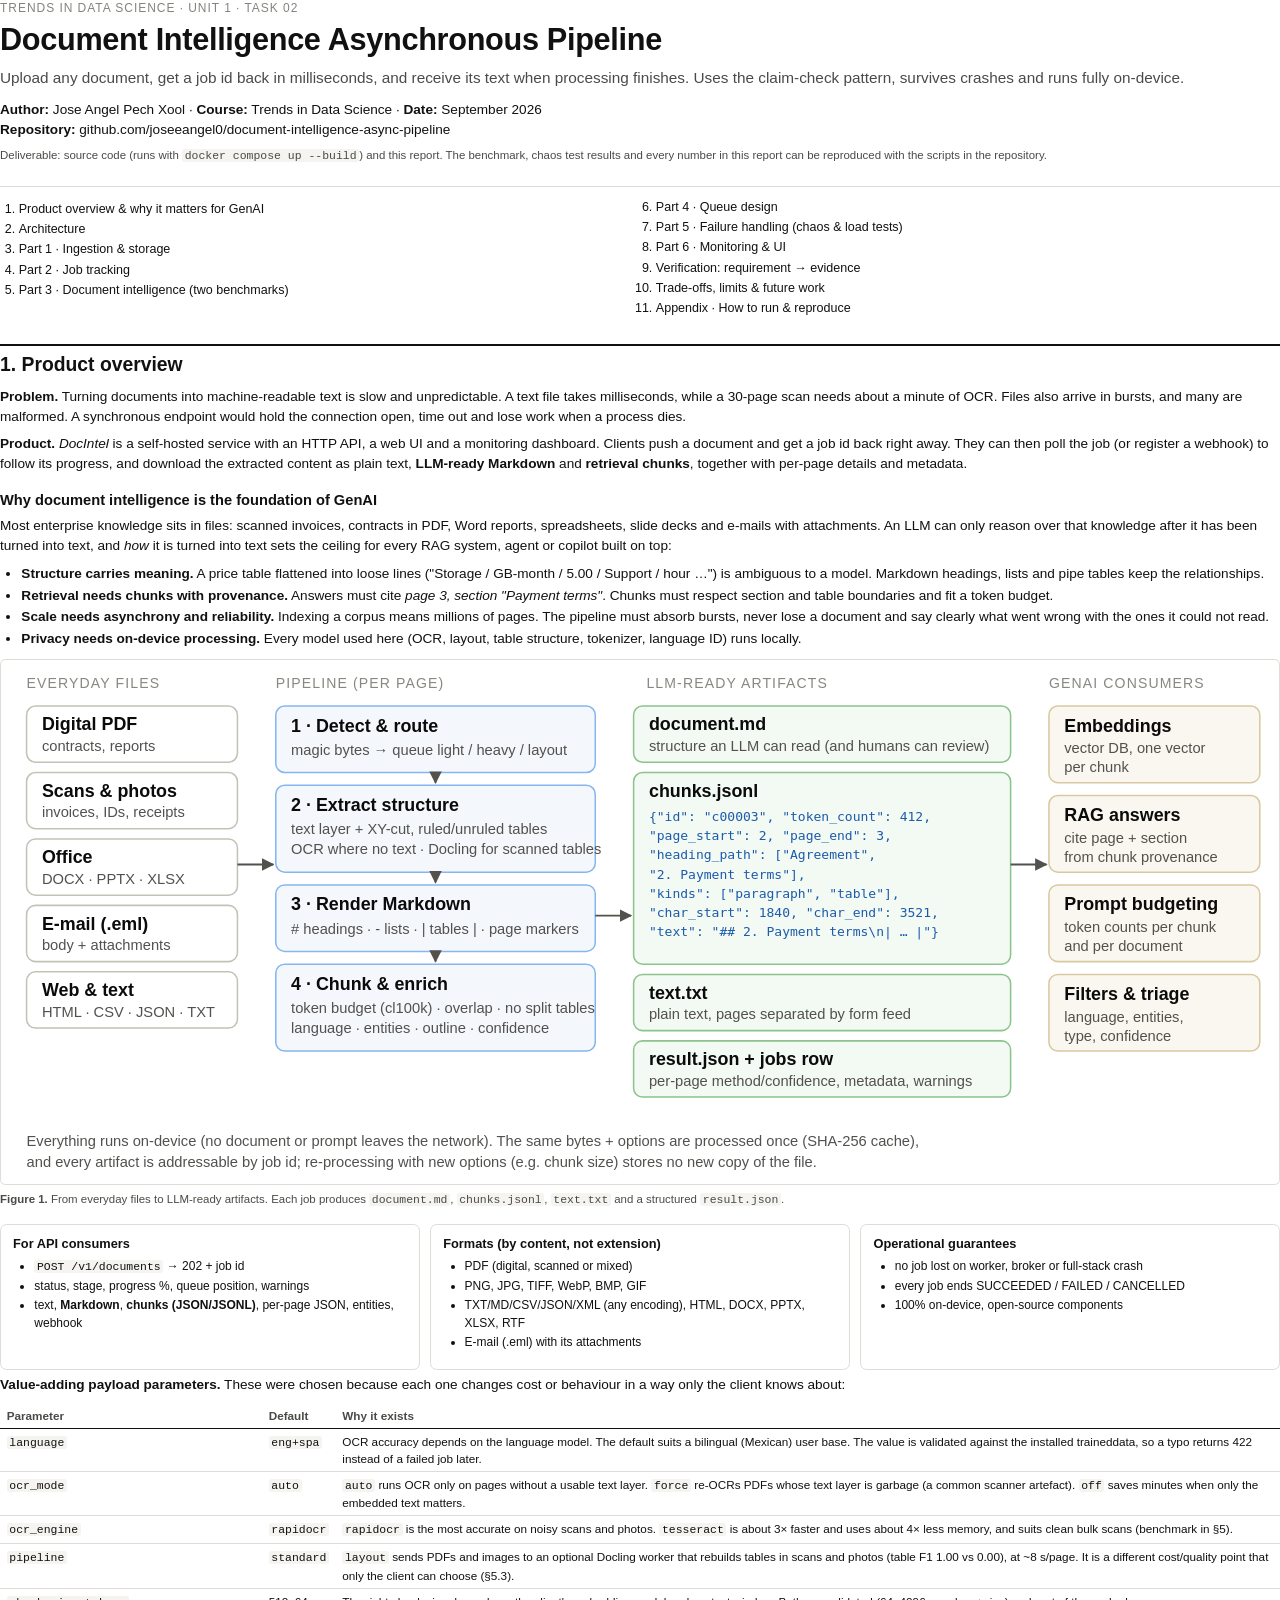
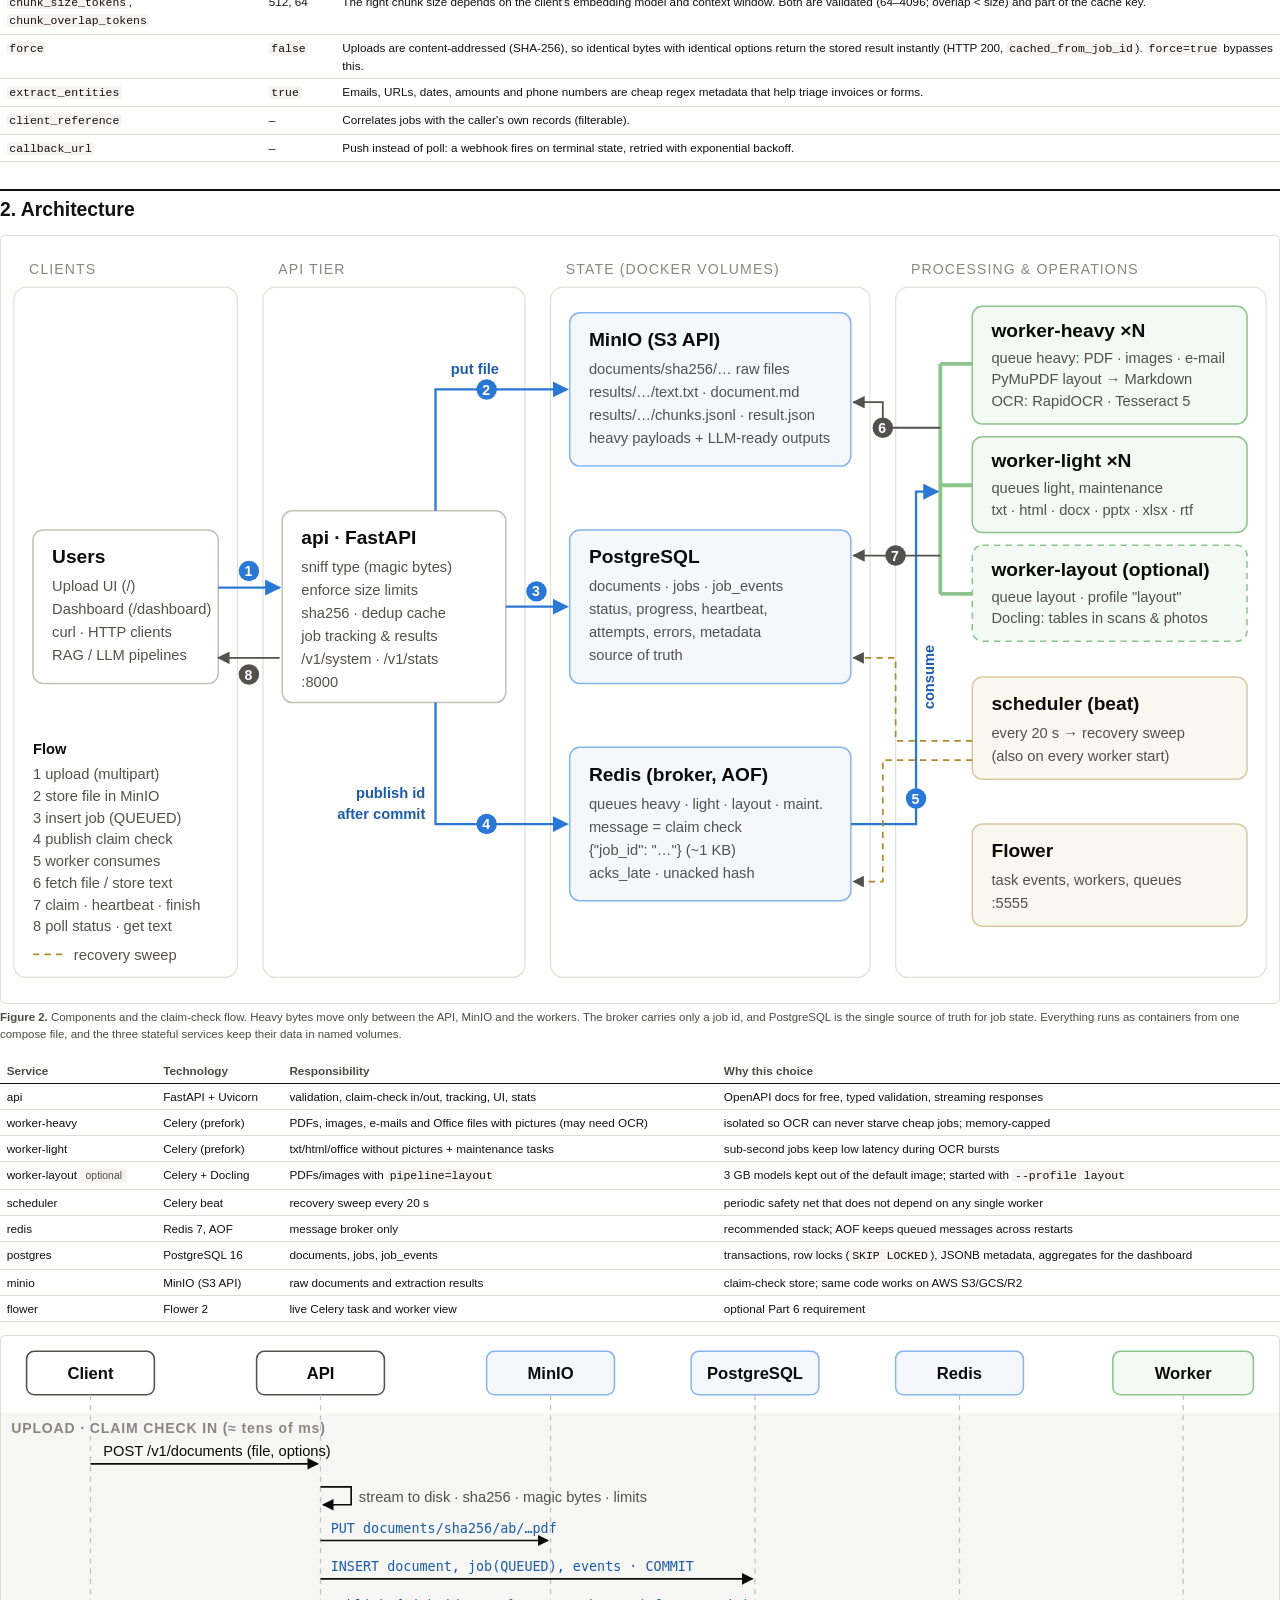
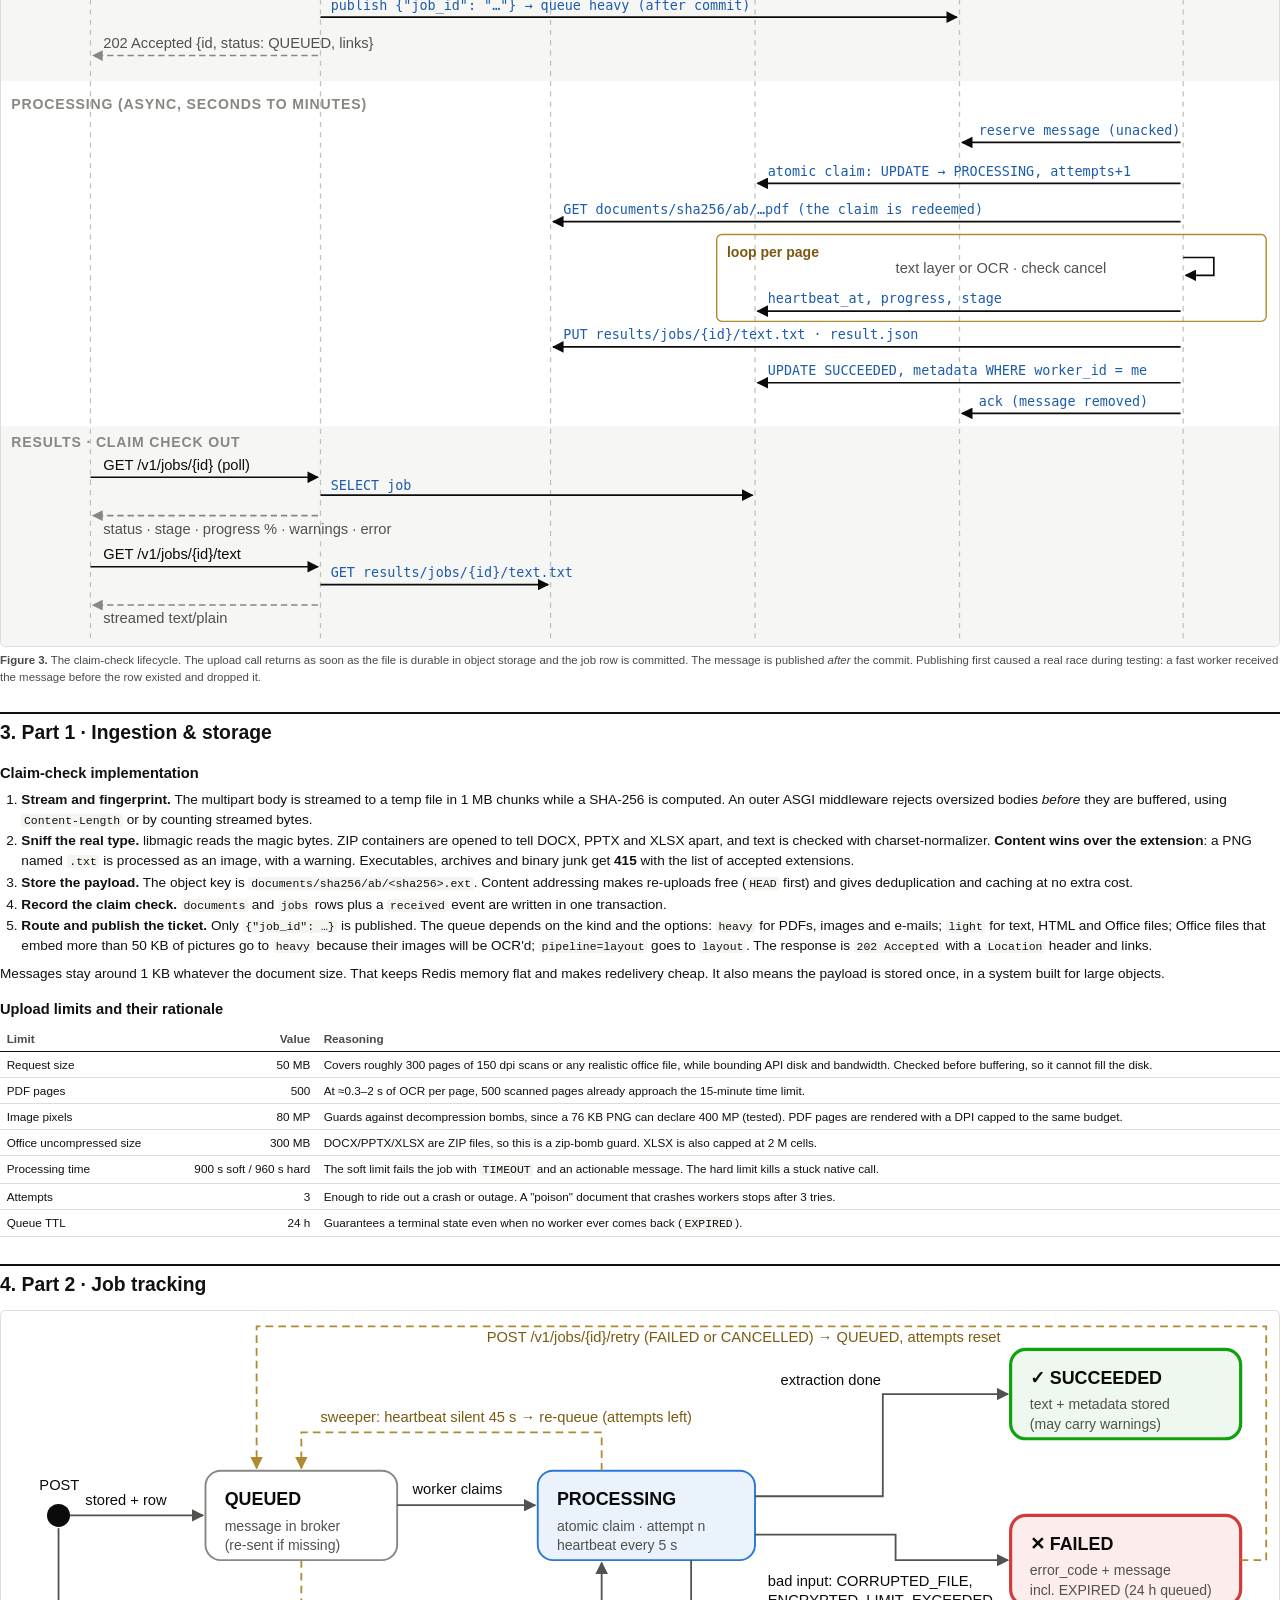
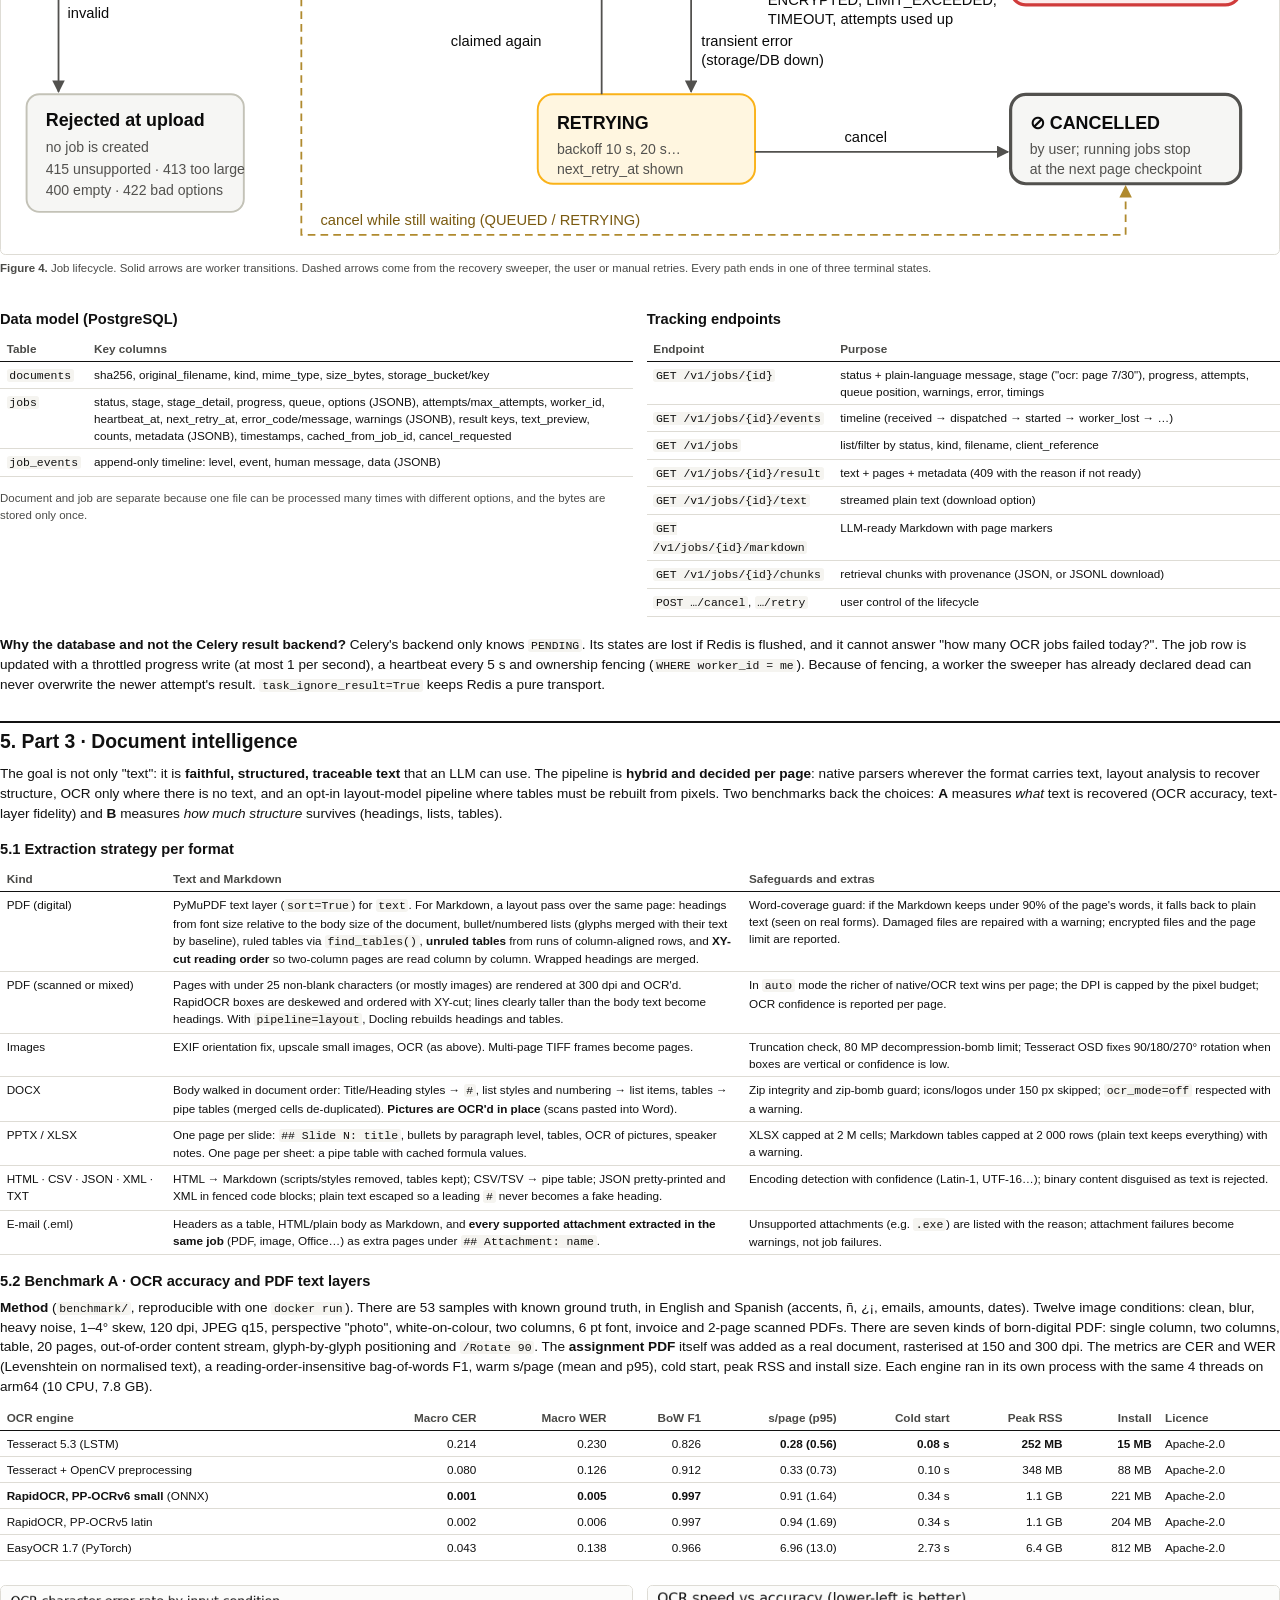
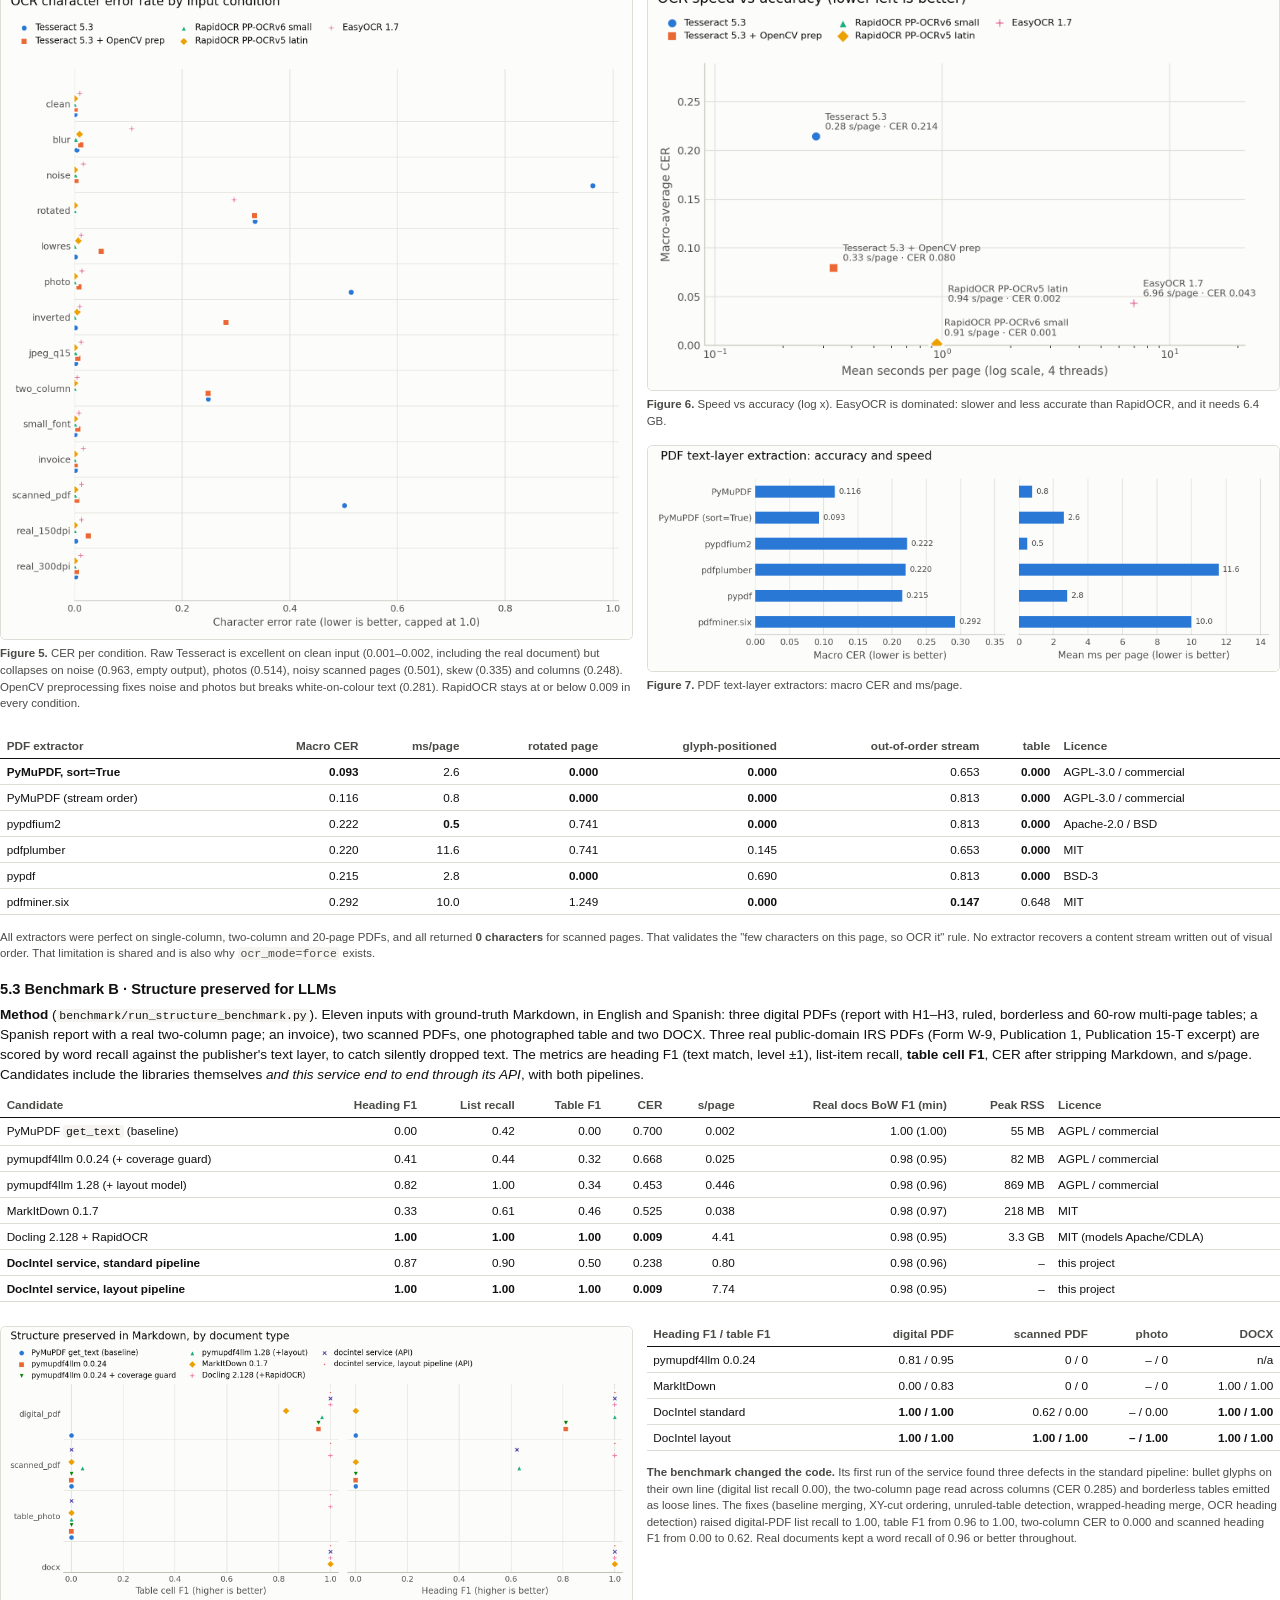
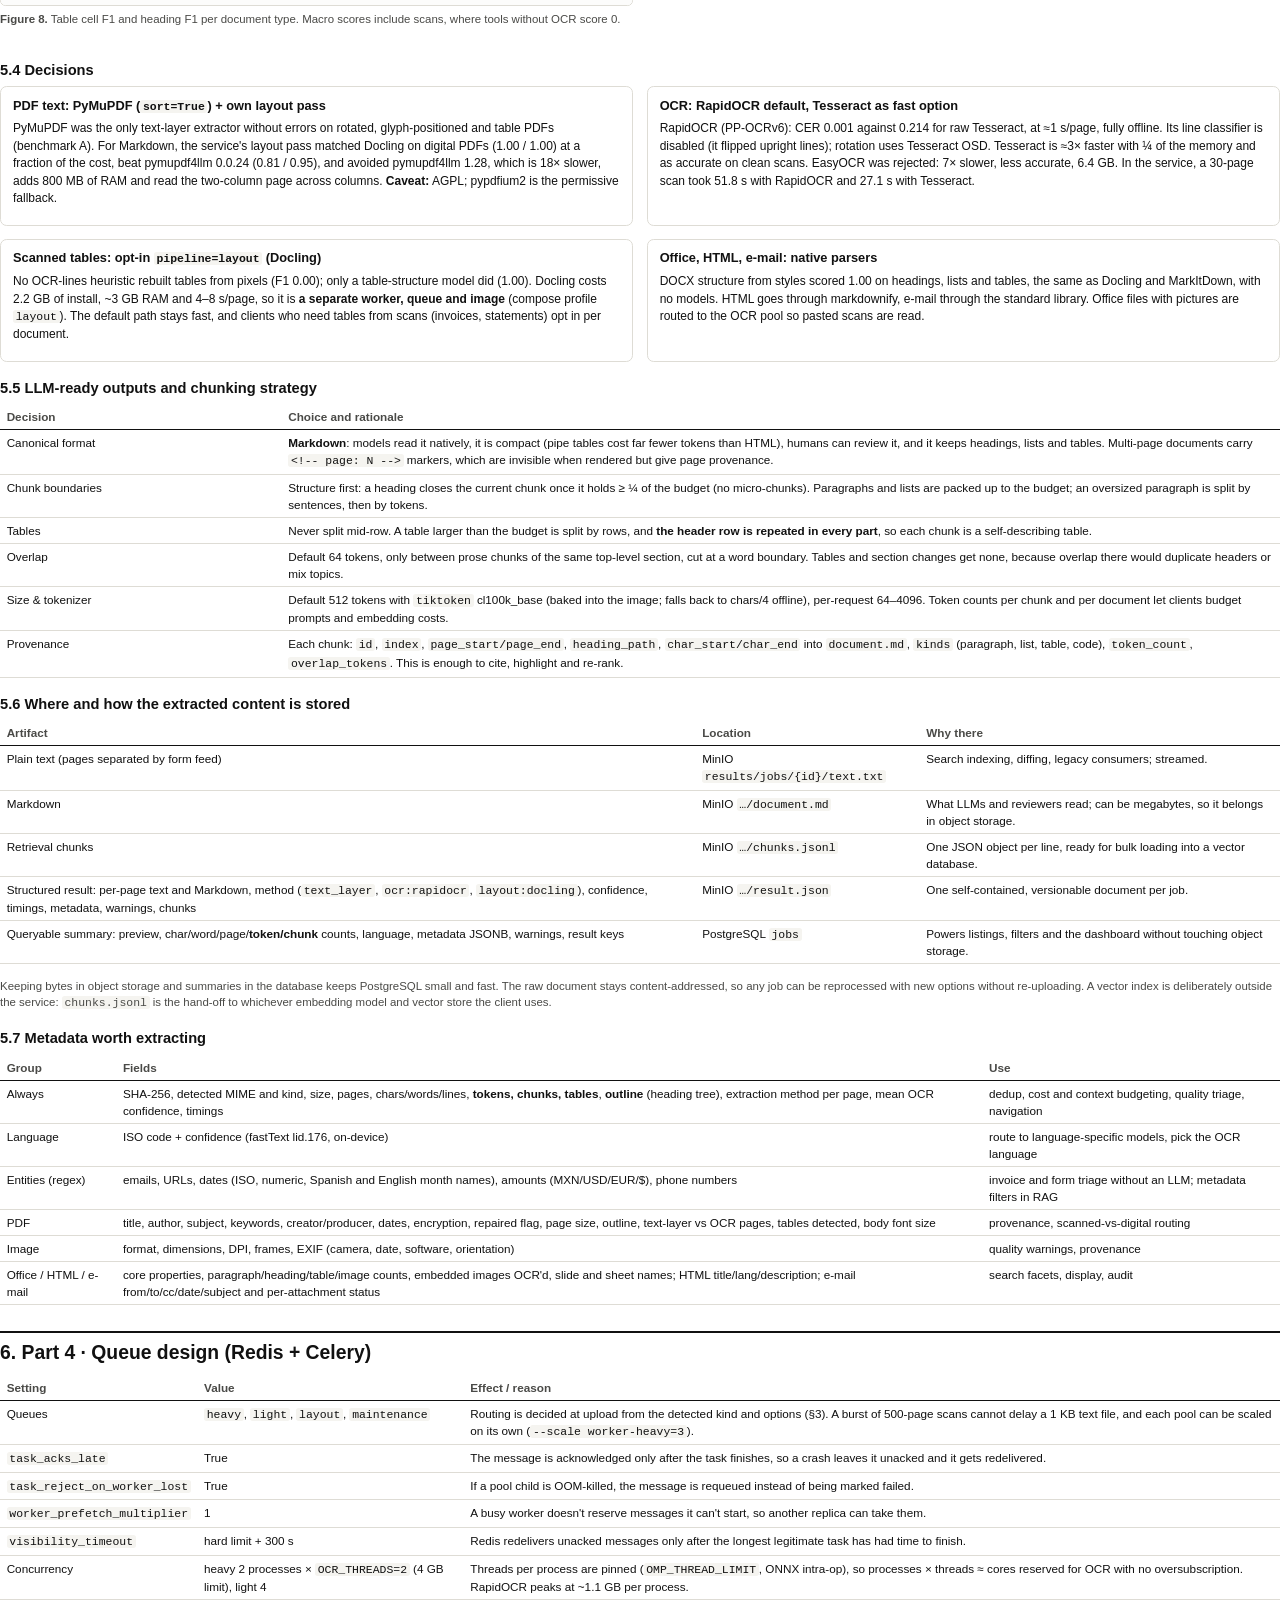
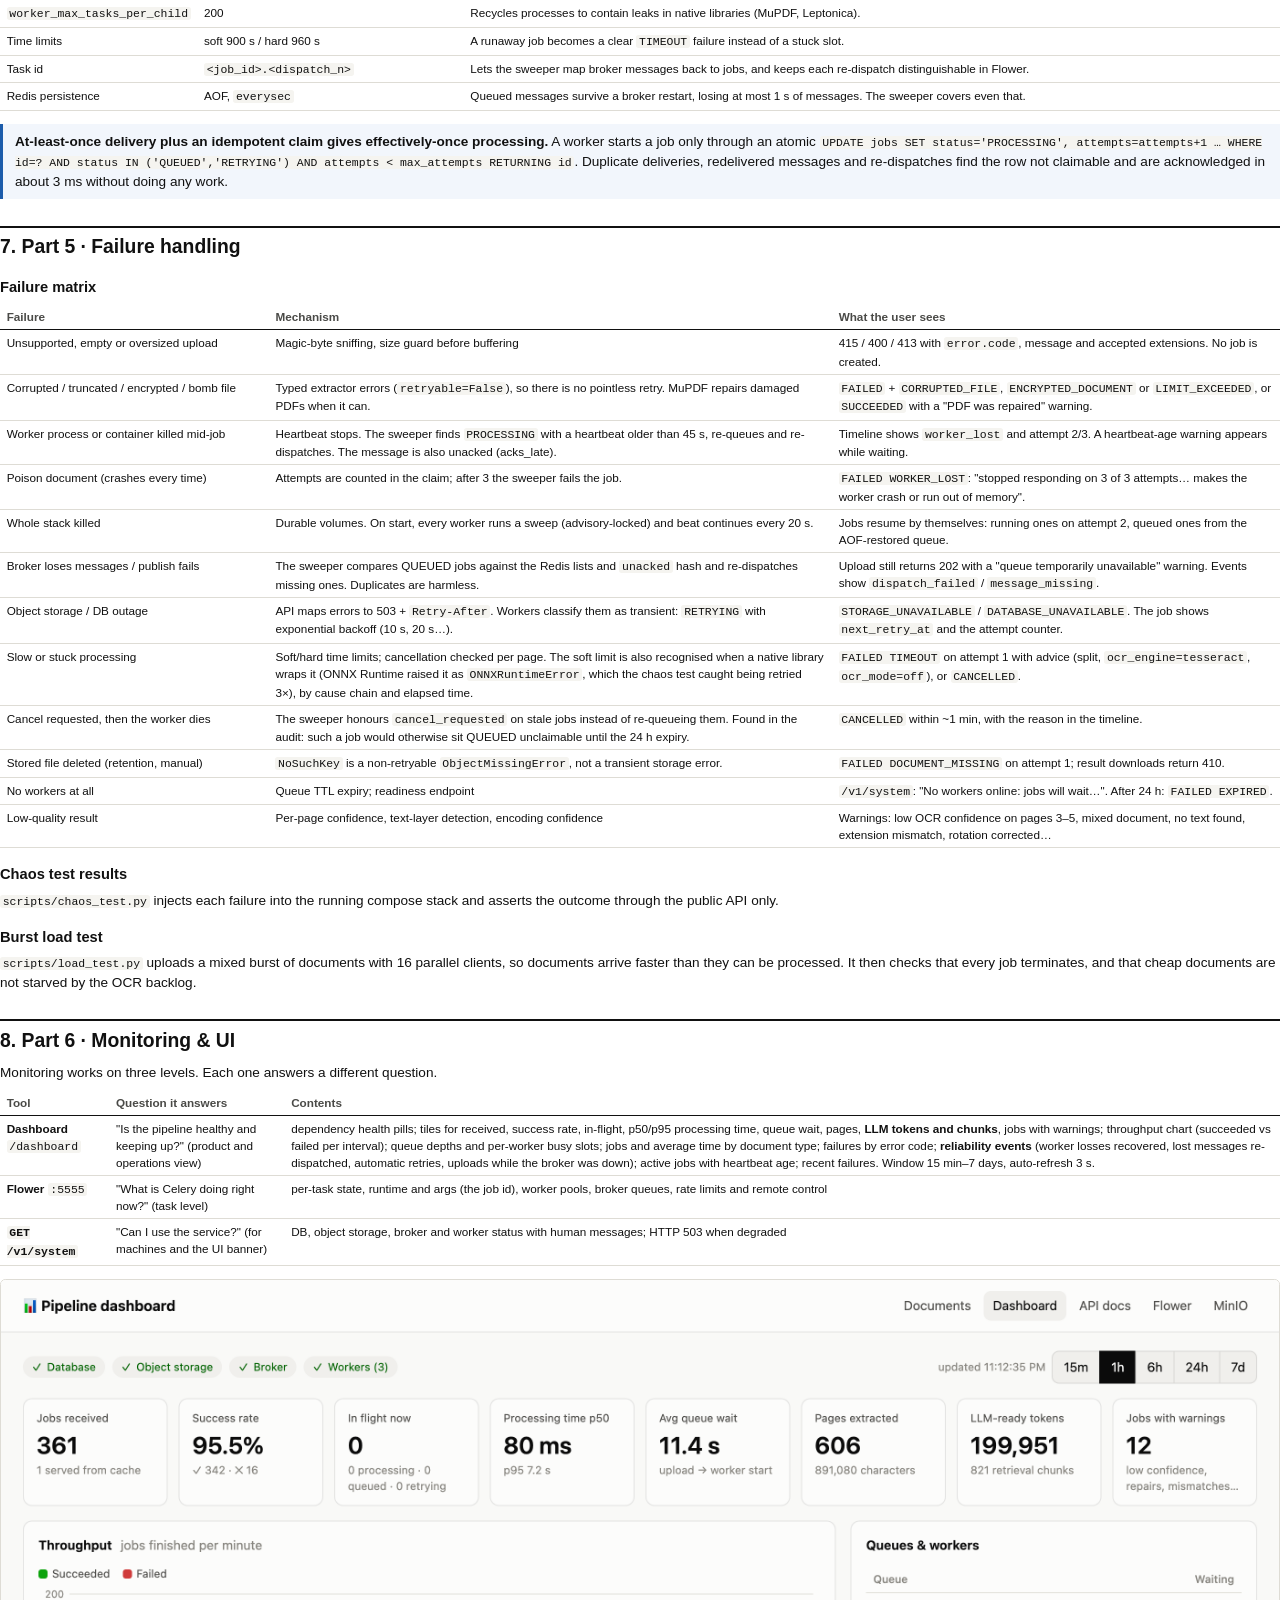
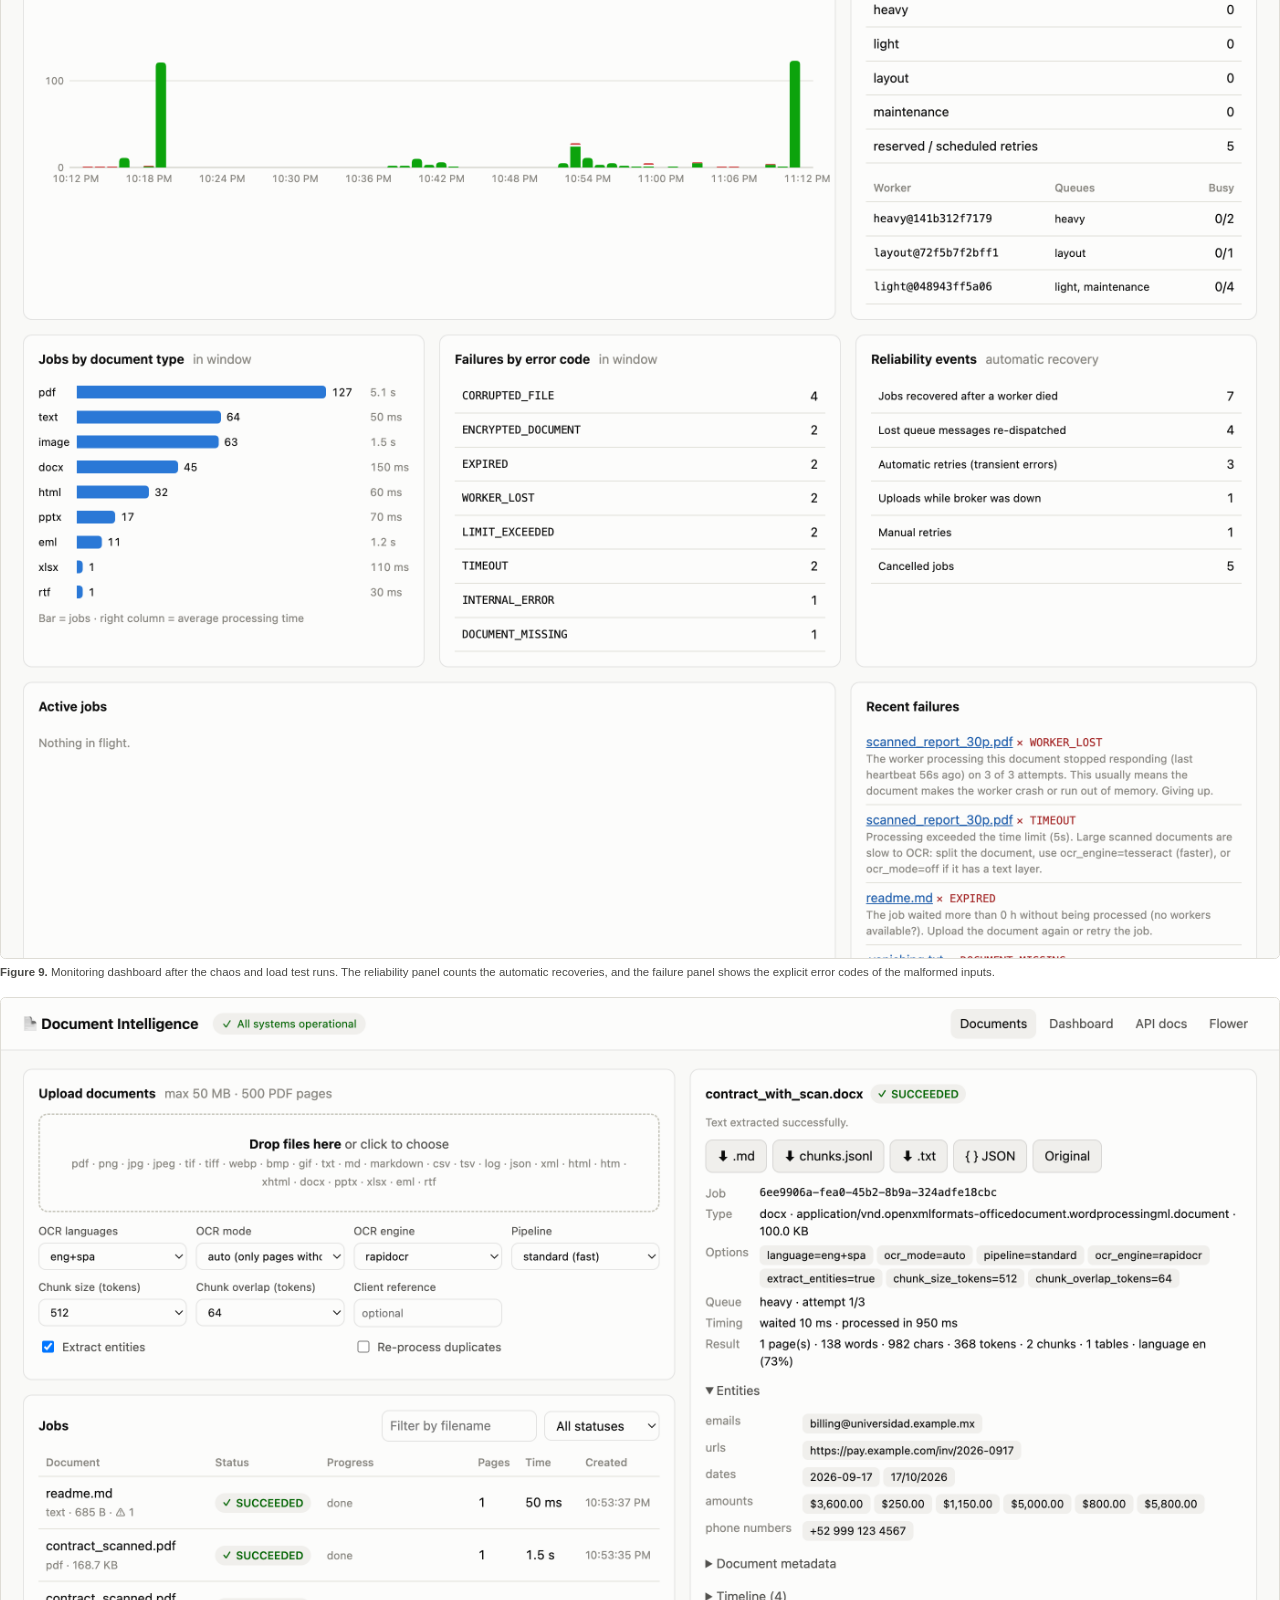
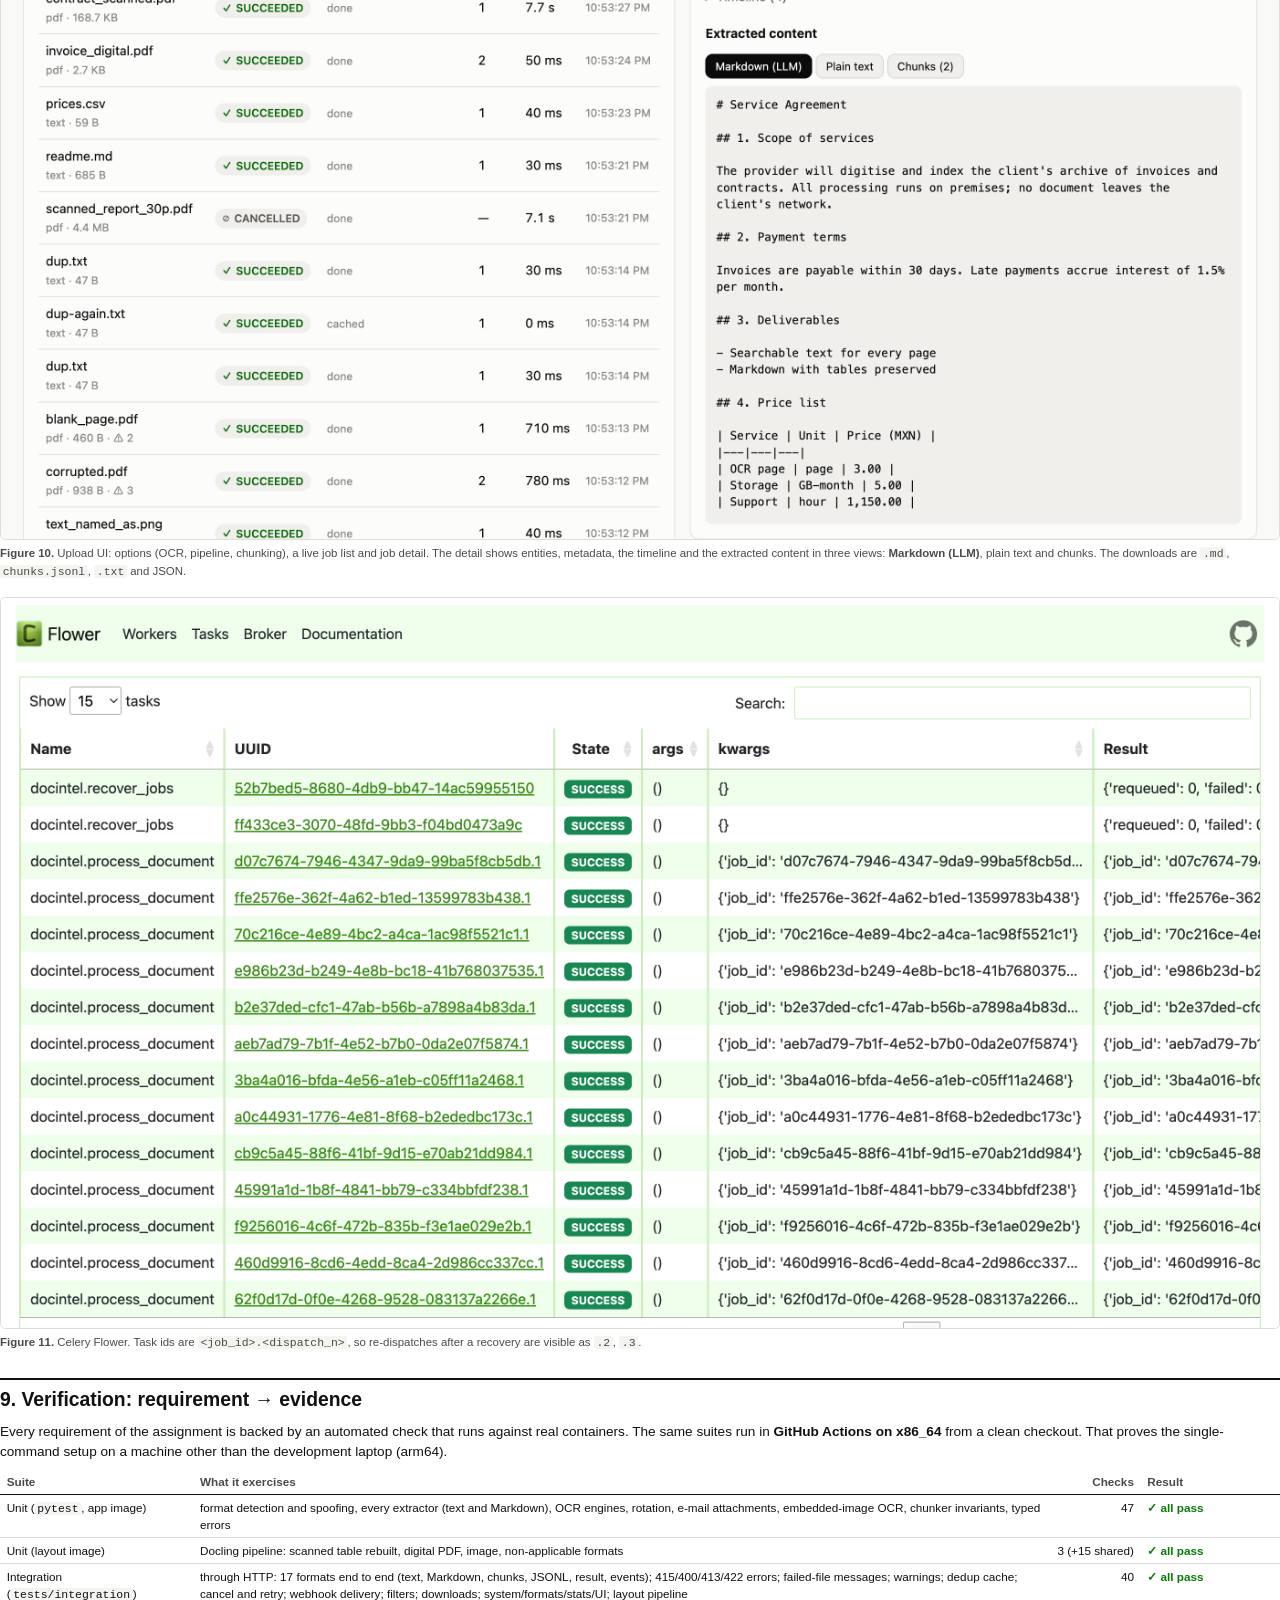
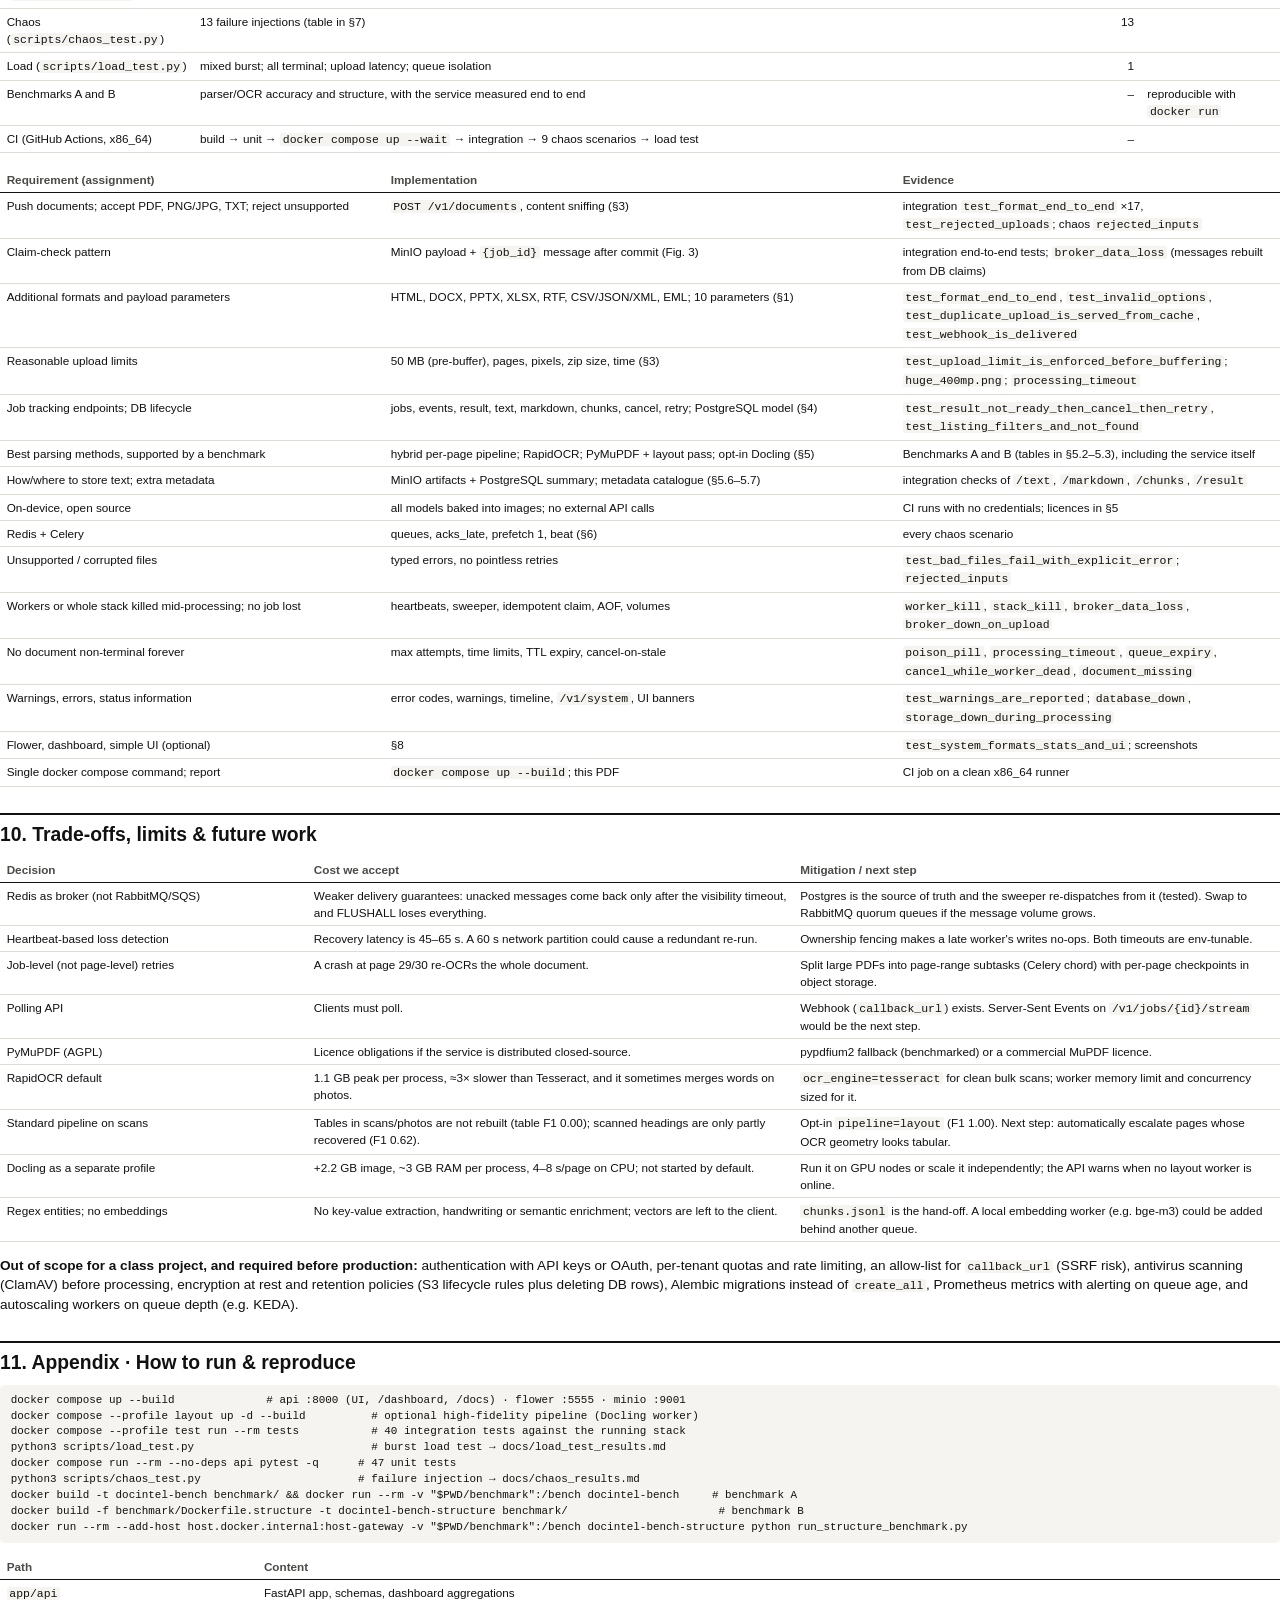
==== commit 2c72d5a6: "LLM-ready outputs, layout pipeline, broader verification - Markdown per format (PDF layout pass with" ====
--- a/report/report.html
+++ b/report/report.html
@@ -50,19 +50,22 @@
   <h1>Document Intelligence Asynchronous Pipeline</h1>
   <div class="subtitle">Upload any document, get a job id back in milliseconds, and receive its text when processing finishes.
     Uses the claim-check pattern, survives crashes and runs fully on-device.</div>
+  <p style="margin:8pt 0 2pt"><b>Author:</b> Jose Angel Pech Xool · <b>Course:</b> Trends in Data Science · <b>Date:</b> September 2026<br>
+  <b>Repository:</b> github.com/joseeangel0/document-intelligence-async-pipeline</p>
   <p class="small" style="margin-top:6pt">Deliverable: source code (runs with <code>docker compose up --build</code>) and this report.
     The benchmark, chaos test results and every number in this report can be reproduced with the scripts in the repository.</p>
 </section>
 
 <ol class="toc">
-  <li>Product overview</li>
+  <li>Product overview &amp; why it matters for GenAI</li>
   <li>Architecture</li>
   <li>Part 1 · Ingestion &amp; storage</li>
   <li>Part 2 · Job tracking</li>
-  <li>Part 3 · Document intelligence (benchmark)</li>
+  <li>Part 3 · Document intelligence (two benchmarks)</li>
   <li>Part 4 · Queue design</li>
-  <li>Part 5 · Failure handling (chaos tests)</li>
+  <li>Part 5 · Failure handling (chaos &amp; load tests)</li>
   <li>Part 6 · Monitoring &amp; UI</li>
+  <li>Verification: requirement → evidence</li>
   <li>Trade-offs, limits &amp; future work</li>
   <li>Appendix · How to run &amp; reproduce</li>
 </ol>
@@ -74,17 +77,38 @@
 A synchronous endpoint would hold the connection open, time out and lose work when a process dies.</p>
 <p><b>Product.</b> <i>DocIntel</i> is a self-hosted service with an HTTP API, a web UI and a monitoring dashboard.
 Clients push a document and get a job id back right away. They can then poll the job (or register a webhook) to follow its
-progress, and download the extracted text together with per-page details and metadata.</p>
+progress, and download the extracted content as plain text, <b>LLM-ready Markdown</b> and <b>retrieval chunks</b>, together with
+per-page details and metadata.</p>
+
+<h3>Why document intelligence is the foundation of GenAI</h3>
+<p>Most enterprise knowledge sits in files: scanned invoices, contracts in PDF, Word reports, spreadsheets, slide decks and e-mails
+with attachments. An LLM can only reason over that knowledge after it has been turned into text, and <i>how</i> it is turned into
+text sets the ceiling for every RAG system, agent or copilot built on top:</p>
+<ul>
+  <li><b>Structure carries meaning.</b> A price table flattened into loose lines ("Storage / GB-month / 5.00 / Support / hour …") is ambiguous
+  to a model. Markdown headings, lists and pipe tables keep the relationships.</li>
+  <li><b>Retrieval needs chunks with provenance.</b> Answers must cite <i>page 3, section "Payment terms"</i>. Chunks must respect section and table
+  boundaries and fit a token budget.</li>
+  <li><b>Scale needs asynchrony and reliability.</b> Indexing a corpus means millions of pages. The pipeline must absorb bursts, never lose a
+  document and say clearly what went wrong with the ones it could not read.</li>
+  <li><b>Privacy needs on-device processing.</b> Every model used here (OCR, layout, table structure, tokenizer, language ID) runs locally.</li>
+</ul>
+<figure>
+  <img src="figures/llm_outputs.svg" alt="From everyday files to LLM-ready artifacts">
+  <figcaption><b>Figure 1.</b> From everyday files to LLM-ready artifacts. Each job produces <code>document.md</code>, <code>chunks.jsonl</code>,
+  <code>text.txt</code> and a structured <code>result.json</code>.</figcaption>
+</figure>
 
 <div class="grid3">
   <div class="box"><h4>For API consumers</h4><ul>
     <li><code>POST /v1/documents</code> → 202 + job id</li>
     <li>status, stage, progress %, queue position, warnings</li>
-    <li>text, per-page JSON, entities, webhook</li></ul></div>
+    <li>text, <b>Markdown</b>, <b>chunks (JSON/JSONL)</b>, per-page JSON, entities, webhook</li></ul></div>
   <div class="box"><h4>Formats (by content, not extension)</h4><ul>
     <li>PDF (digital, scanned or mixed)</li>
     <li>PNG, JPG, TIFF, WebP, BMP, GIF</li>
-    <li>TXT/MD/CSV/JSON/XML (any encoding), HTML, DOCX, PPTX, XLSX, RTF</li></ul></div>
+    <li>TXT/MD/CSV/JSON/XML (any encoding), HTML, DOCX, PPTX, XLSX, RTF</li>
+    <li>E-mail (.eml) with its attachments</li></ul></div>
   <div class="box"><h4>Operational guarantees</h4><ul>
     <li>no job lost on worker, broker or full-stack crash</li>
     <li>every job ends SUCCEEDED / FAILED / CANCELLED</li>
@@ -97,6 +121,8 @@
   <tr><td><code>language</code></td><td><code>eng+spa</code></td><td>OCR accuracy depends on the language model. The default suits a bilingual (Mexican) user base. The value is validated against the installed traineddata, so a typo returns 422 instead of a failed job later.</td></tr>
   <tr><td><code>ocr_mode</code></td><td><code>auto</code></td><td><code>auto</code> runs OCR only on pages without a usable text layer. <code>force</code> re-OCRs PDFs whose text layer is garbage (a common scanner artefact). <code>off</code> saves minutes when only the embedded text matters.</td></tr>
   <tr><td><code>ocr_engine</code></td><td><code>rapidocr</code></td><td><code>rapidocr</code> is the most accurate on noisy scans and photos. <code>tesseract</code> is about 3× faster and uses about 4× less memory, and suits clean bulk scans (benchmark in §5).</td></tr>
+  <tr><td><code>pipeline</code></td><td><code>standard</code></td><td><code>layout</code> sends PDFs and images to an optional Docling worker that rebuilds tables in scans and photos (table F1 1.00 vs 0.00), at ~8 s/page. It is a different cost/quality point that only the client can choose (§5.3).</td></tr>
+  <tr><td><code>chunk_size_tokens</code>, <code>chunk_overlap_tokens</code></td><td>512, 64</td><td>The right chunk size depends on the client's embedding model and context window. Both are validated (64–4096; overlap &lt; size) and part of the cache key.</td></tr>
   <tr><td><code>force</code></td><td><code>false</code></td><td>Uploads are content-addressed (SHA-256), so identical bytes with identical options return the stored result instantly (HTTP 200, <code>cached_from_job_id</code>). <code>force=true</code> bypasses this.</td></tr>
   <tr><td><code>extract_entities</code></td><td><code>true</code></td><td>Emails, URLs, dates, amounts and phone numbers are cheap regex metadata that help triage invoices or forms.</td></tr>
   <tr><td><code>client_reference</code></td><td>–</td><td>Correlates jobs with the caller's own records (filterable).</td></tr>
@@ -107,7 +133,7 @@
 <h2>2. Architecture</h2>
 <figure>
   <img src="figures/architecture.svg" alt="Architecture diagram">
-  <figcaption><b>Figure 1.</b> Components and the claim-check flow. Heavy bytes move only between the API, MinIO and the workers.
+  <figcaption><b>Figure 2.</b> Components and the claim-check flow. Heavy bytes move only between the API, MinIO and the workers.
   The broker carries only a job id, and PostgreSQL is the single source of truth for job state. Everything runs as containers from one compose file,
   and the three stateful services keep their data in named volumes.</figcaption>
 </figure>
@@ -115,8 +141,9 @@
 <table>
   <tr><th>Service</th><th>Technology</th><th>Responsibility</th><th>Why this choice</th></tr>
   <tr><td>api</td><td>FastAPI + Uvicorn</td><td>validation, claim-check in/out, tracking, UI, stats</td><td>OpenAPI docs for free, typed validation, streaming responses</td></tr>
-  <tr><td>worker-heavy</td><td>Celery (prefork)</td><td>PDFs and images (may need OCR), CPU-bound</td><td>isolated so OCR can never starve cheap jobs; memory-capped</td></tr>
-  <tr><td>worker-light</td><td>Celery (prefork)</td><td>txt/html/office + maintenance tasks</td><td>sub-second jobs keep low latency during OCR bursts</td></tr>
+  <tr><td>worker-heavy</td><td>Celery (prefork)</td><td>PDFs, images, e-mails and Office files with pictures (may need OCR)</td><td>isolated so OCR can never starve cheap jobs; memory-capped</td></tr>
+  <tr><td>worker-light</td><td>Celery (prefork)</td><td>txt/html/office without pictures + maintenance tasks</td><td>sub-second jobs keep low latency during OCR bursts</td></tr>
+  <tr><td>worker-layout <span class="tag">optional</span></td><td>Celery + Docling</td><td>PDFs/images with <code>pipeline=layout</code></td><td>3 GB models kept out of the default image; started with <code>--profile layout</code></td></tr>
   <tr><td>scheduler</td><td>Celery beat</td><td>recovery sweep every 20 s</td><td>periodic safety net that does not depend on any single worker</td></tr>
   <tr><td>redis</td><td>Redis 7, AOF</td><td>message broker only</td><td>recommended stack; AOF keeps queued messages across restarts</td></tr>
   <tr><td>postgres</td><td>PostgreSQL 16</td><td>documents, jobs, job_events</td><td>transactions, row locks (<code>SKIP LOCKED</code>), JSONB metadata, aggregates for the dashboard</td></tr>
@@ -126,7 +153,7 @@
 
 <figure>
   <img src="figures/sequence.svg" alt="Sequence diagram">
-  <figcaption><b>Figure 2.</b> The claim-check lifecycle. The upload call returns as soon as the file is durable in object storage and the job row is committed.
+  <figcaption><b>Figure 3.</b> The claim-check lifecycle. The upload call returns as soon as the file is durable in object storage and the job row is committed.
   The message is published <i>after</i> the commit. Publishing first caused a real race during testing: a fast worker received the
   message before the row existed and dropped it.</figcaption>
 </figure>
@@ -143,7 +170,9 @@
   <li><b>Store the payload.</b> The object key is <code>documents/sha256/ab/&lt;sha256&gt;.ext</code>. Content addressing makes re-uploads free
   (<code>HEAD</code> first) and gives deduplication and caching at no extra cost.</li>
   <li><b>Record the claim check.</b> <code>documents</code> and <code>jobs</code> rows plus a <code>received</code> event are written in one transaction.</li>
-  <li><b>Publish the ticket.</b> Only <code>{"job_id": …}</code> is published, to the <code>heavy</code> or <code>light</code> queue depending on the kind. The response is <code>202 Accepted</code> with a <code>Location</code> header and links.</li>
+  <li><b>Route and publish the ticket.</b> Only <code>{"job_id": …}</code> is published. The queue depends on the kind and the options:
+  <code>heavy</code> for PDFs, images and e-mails; <code>light</code> for text, HTML and Office files; Office files that embed more than 50 KB of pictures go to
+  <code>heavy</code> because their images will be OCR'd; <code>pipeline=layout</code> goes to <code>layout</code>. The response is <code>202 Accepted</code> with a <code>Location</code> header and links.</li>
 </ol>
 <p>Messages stay around 1 KB whatever the document size. That keeps Redis memory flat and makes redelivery cheap. It also means the payload is stored
 once, in a system built for large objects.</p>
@@ -164,7 +193,7 @@
 <h2>4. Part 2 · Job tracking</h2>
 <figure>
   <img src="figures/states.svg" alt="Job state machine">
-  <figcaption><b>Figure 3.</b> Job lifecycle. Solid arrows are worker transitions. Dashed arrows come from the recovery sweeper, the user or manual retries.
+  <figcaption><b>Figure 4.</b> Job lifecycle. Solid arrows are worker transitions. Dashed arrows come from the recovery sweeper, the user or manual retries.
   Every path ends in one of three terminal states.</figcaption>
 </figure>
 
@@ -188,6 +217,8 @@
   <tr><td><code>GET /v1/jobs</code></td><td>list/filter by status, kind, filename, client_reference</td></tr>
   <tr><td><code>GET /v1/jobs/{id}/result</code></td><td>text + pages + metadata (409 with the reason if not ready)</td></tr>
   <tr><td><code>GET /v1/jobs/{id}/text</code></td><td>streamed plain text (download option)</td></tr>
+  <tr><td><code>GET /v1/jobs/{id}/markdown</code></td><td>LLM-ready Markdown with page markers</td></tr>
+  <tr><td><code>GET /v1/jobs/{id}/chunks</code></td><td>retrieval chunks with provenance (JSON, or JSONL download)</td></tr>
   <tr><td><code>POST …/cancel</code>, <code>…/retry</code></td><td>user control of the lifecycle</td></tr>
 </table>
 </div>
@@ -199,26 +230,24 @@
 
 <!-- ============================================================ 5 -->
 <h2>5. Part 3 · Document intelligence</h2>
-
-<p>Every page must be accurate on scanned and photographed documents without wasting CPU on files that already contain text.
-The pipeline is therefore <b>hybrid</b>: it uses a native parser whenever the format carries text, and OCR only where it doesn't, decided <i>page by page</i>.</p>
+<p>The goal is not only "text": it is <b>faithful, structured, traceable text</b> that an LLM can use. The pipeline is <b>hybrid and decided per page</b>:
+native parsers wherever the format carries text, layout analysis to recover structure, OCR only where there is no text, and an opt-in
+layout-model pipeline where tables must be rebuilt from pixels. Two benchmarks back the choices: <b>A</b> measures <i>what</i> text is recovered
+(OCR accuracy, text-layer fidelity) and <b>B</b> measures <i>how much structure</i> survives (headings, lists, tables).</p>
 
 <h3>5.1 Extraction strategy per format</h3>
 <table>
-  <tr><th style="width:15%">Kind</th><th style="width:42%">Method</th><th>Notes and safeguards</th></tr>
-  <tr><td>PDF</td><td>PyMuPDF <code>get_text("text", sort=True)</code> per page. A page is OCR'd when it has fewer than 25 non-blank characters, or when images cover more than 60% of it and it has under 200 characters. Such pages are rendered at 300 dpi in grayscale and passed to OCR.</td><td>In <code>auto</code> mode the richer result (native or OCR) wins. Rendering DPI is capped by the pixel budget. Damaged files are auto-repaired (with a warning), encrypted files are reported, and the page limit is enforced.</td></tr>
-  <tr><td>Images</td><td>EXIF orientation fix, 2× upscale if under 600 px, then OCR. Multi-page TIFF frames become pages.</td><td>Pillow <code>verify()</code> catches truncated files, and the decompression-bomb limit is 80 MP. When boxes are mostly vertical or confidence is low, Tesseract OSD detects 90/180/270° rotation and the page is OCR'd again.</td></tr>
-  <tr><td>Text family</td><td>BOM → UTF-8 → charset-normalizer. Newlines normalised; content with more than 5% control characters is rejected as binary.</td><td>Detected encoding and its confidence are returned as metadata. A warning is added below 0.9 confidence (e.g. Latin-1 files).</td></tr>
-  <tr><td>HTML</td><td>BeautifulSoup + lxml; <code>script/style/noscript/svg</code> removed</td><td>title, <code>lang</code>, meta description, link count</td></tr>
-  <tr><td>DOCX</td><td>python-docx, walking the body XML in order so tables stay in place (tab-separated), plus headers</td><td>zip integrity and uncompressed-size guard; core properties; warning if the document is mostly images</td></tr>
-  <tr><td>PPTX / XLSX</td><td>python-pptx: one page per slide, including grouped shapes, tables and speaker notes. openpyxl (read-only, cached formula values): one page per sheet.</td><td>zip guard; XLSX capped at 2 M cells with a truncation warning</td></tr>
-  <tr><td>RTF</td><td>striprtf</td><td>header check</td></tr>
-</table>
-<p class="small">Structured formats (DOCX/PPTX/XLSX/HTML/RTF) contain their text explicitly, so libraries were chosen for fidelity (reading order,
-tables, notes), permissive licences and maintenance rather than accuracy. Those libraries return the text exactly and the unit tests assert it.
-PDF and OCR have real accuracy and speed trade-offs, so those were benchmarked.</p>
-
-<h3>5.2 Benchmark</h3>
+  <tr><th style="width:13%">Kind</th><th style="width:45%">Text and Markdown</th><th>Safeguards and extras</th></tr>
+  <tr><td>PDF (digital)</td><td>PyMuPDF text layer (<code>sort=True</code>) for <code>text</code>. For Markdown, a layout pass over the same page: headings from font size relative to the body size of the document, bullet/numbered lists (glyphs merged with their text by baseline), ruled tables via <code>find_tables()</code>, <b>unruled tables</b> from runs of column-aligned rows, and <b>XY-cut reading order</b> so two-column pages are read column by column. Wrapped headings are merged.</td><td>Word-coverage guard: if the Markdown keeps under 90% of the page's words, it falls back to plain text (seen on real forms). Damaged files are repaired with a warning; encrypted files and the page limit are reported.</td></tr>
+  <tr><td>PDF (scanned or mixed)</td><td>Pages with under 25 non-blank characters (or mostly images) are rendered at 300 dpi and OCR'd. RapidOCR boxes are deskewed and ordered with XY-cut; lines clearly taller than the body text become headings. With <code>pipeline=layout</code>, Docling rebuilds headings and tables.</td><td>In <code>auto</code> mode the richer of native/OCR text wins per page; the DPI is capped by the pixel budget; OCR confidence is reported per page.</td></tr>
+  <tr><td>Images</td><td>EXIF orientation fix, upscale small images, OCR (as above). Multi-page TIFF frames become pages.</td><td>Truncation check, 80 MP decompression-bomb limit; Tesseract OSD fixes 90/180/270° rotation when boxes are vertical or confidence is low.</td></tr>
+  <tr><td>DOCX</td><td>Body walked in document order: Title/Heading styles → <code>#</code>, list styles and numbering → list items, tables → pipe tables (merged cells de-duplicated). <b>Pictures are OCR'd in place</b> (scans pasted into Word).</td><td>Zip integrity and zip-bomb guard; icons/logos under 150 px skipped; <code>ocr_mode=off</code> respected with a warning.</td></tr>
+  <tr><td>PPTX / XLSX</td><td>One page per slide: <code>## Slide N: title</code>, bullets by paragraph level, tables, OCR of pictures, speaker notes. One page per sheet: a pipe table with cached formula values.</td><td>XLSX capped at 2 M cells; Markdown tables capped at 2 000 rows (plain text keeps everything) with a warning.</td></tr>
+  <tr><td>HTML · CSV · JSON · XML · TXT</td><td>HTML → Markdown (scripts/styles removed, tables kept); CSV/TSV → pipe table; JSON pretty-printed and XML in fenced code blocks; plain text escaped so a leading <code>#</code> never becomes a fake heading.</td><td>Encoding detection with confidence (Latin-1, UTF-16…); binary content disguised as text is rejected.</td></tr>
+  <tr><td>E-mail (.eml)</td><td>Headers as a table, HTML/plain body as Markdown, and <b>every supported attachment extracted in the same job</b> (PDF, image, Office…) as extra pages under <code>## Attachment: name</code>.</td><td>Unsupported attachments (e.g. <code>.exe</code>) are listed with the reason; attachment failures become warnings, not job failures.</td></tr>
+</table>
+
+<h3>5.2 Benchmark A · OCR accuracy and PDF text layers</h3>
 <p><b>Method</b> (<code>benchmark/</code>, reproducible with one <code>docker run</code>). There are 53 samples with known ground truth, in English and Spanish (accents, ñ, ¿¡, emails,
 amounts, dates). Twelve image conditions: clean, blur, heavy noise, 1–4° skew, 120 dpi, JPEG q15, perspective "photo",
 white-on-colour, two columns, 6 pt font, invoice and 2-page scanned PDFs. There are seven kinds of born-digital PDF: single column, two columns, table,
@@ -236,12 +265,12 @@
 </table>
 
 <div class="grid2">
-  <figure><img src="../benchmark/results/ocr_cer_by_category.png" alt="CER by category"><figcaption><b>Figure 4.</b> CER per condition. Raw Tesseract is excellent on clean input (0.001–0.002, including the real document) but collapses on
+  <figure><img src="../benchmark/results/ocr_cer_by_category.png" alt="CER by category"><figcaption><b>Figure 5.</b> CER per condition. Raw Tesseract is excellent on clean input (0.001–0.002, including the real document) but collapses on
   noise (0.963, empty output), photos (0.514), noisy scanned pages (0.501), skew (0.335) and columns (0.248). OpenCV preprocessing
   fixes noise and photos but breaks white-on-colour text (0.281). RapidOCR stays at or below 0.009 in every condition.</figcaption></figure>
   <div>
-    <figure><img src="../benchmark/results/ocr_speed_vs_accuracy.png" alt="Speed vs accuracy"><figcaption><b>Figure 5.</b> Speed vs accuracy (log x). EasyOCR is dominated: slower and less accurate than RapidOCR, and it needs 6.4 GB.</figcaption></figure>
-    <figure><img src="../benchmark/results/pdf_extractors.png" alt="PDF extractors"><figcaption><b>Figure 6.</b> PDF text-layer extractors: macro CER and ms/page.</figcaption></figure>
+    <figure><img src="../benchmark/results/ocr_speed_vs_accuracy.png" alt="Speed vs accuracy"><figcaption><b>Figure 6.</b> Speed vs accuracy (log x). EasyOCR is dominated: slower and less accurate than RapidOCR, and it needs 6.4 GB.</figcaption></figure>
+    <figure><img src="../benchmark/results/pdf_extractors.png" alt="PDF extractors"><figcaption><b>Figure 7.</b> PDF text-layer extractors: macro CER and ms/page.</figcaption></figure>
   </div>
 </div>
 
@@ -258,51 +287,105 @@
 That validates the "few characters on this page, so OCR it" rule. No extractor recovers a content stream written out of visual order.
 That limitation is shared and is also why <code>ocr_mode=force</code> exists.</p>
 
-<h3>5.3 Decisions</h3>
+
+<h3>5.3 Benchmark B · Structure preserved for LLMs</h3>
+<p><b>Method</b> (<code>benchmark/run_structure_benchmark.py</code>). Eleven inputs with ground-truth Markdown, in English and Spanish:
+three digital PDFs (report with H1–H3, ruled, borderless and 60-row multi-page tables; a Spanish report with a real two-column page; an invoice),
+two scanned PDFs, one photographed table and two DOCX. Three real public-domain IRS PDFs (Form W-9, Publication 1, Publication 15-T excerpt)
+are scored by word recall against the publisher's text layer, to catch silently dropped text. The metrics are heading F1 (text match, level ±1),
+list-item recall, <b>table cell F1</b>, CER after stripping Markdown, and s/page. Candidates include the libraries themselves <i>and this service
+end to end through its API</i>, with both pipelines.</p>
+<table>
+  <tr><th>Candidate</th><th class="n">Heading F1</th><th class="n">List recall</th><th class="n">Table F1</th><th class="n">CER</th><th class="n">s/page</th><th class="n">Real docs BoW F1 (min)</th><th class="n">Peak RSS</th><th>Licence</th></tr>
+  <tr><td>PyMuPDF <code>get_text</code> (baseline)</td><td class="n">0.00</td><td class="n">0.42</td><td class="n">0.00</td><td class="n">0.700</td><td class="n">0.002</td><td class="n">1.00 (1.00)</td><td class="n">55 MB</td><td>AGPL / commercial</td></tr>
+  <tr><td>pymupdf4llm 0.0.24 (+ coverage guard)</td><td class="n">0.41</td><td class="n">0.44</td><td class="n">0.32</td><td class="n">0.668</td><td class="n">0.025</td><td class="n">0.98 (0.95)</td><td class="n">82 MB</td><td>AGPL / commercial</td></tr>
+  <tr><td>pymupdf4llm 1.28 (+ layout model)</td><td class="n">0.82</td><td class="n">1.00</td><td class="n">0.34</td><td class="n">0.453</td><td class="n">0.446</td><td class="n">0.98 (0.96)</td><td class="n">869 MB</td><td>AGPL / commercial</td></tr>
+  <tr><td>MarkItDown 0.1.7</td><td class="n">0.33</td><td class="n">0.61</td><td class="n">0.46</td><td class="n">0.525</td><td class="n">0.038</td><td class="n">0.98 (0.97)</td><td class="n">218 MB</td><td>MIT</td></tr>
+  <tr><td>Docling 2.128 + RapidOCR</td><td class="n best">1.00</td><td class="n best">1.00</td><td class="n best">1.00</td><td class="n best">0.009</td><td class="n">4.41</td><td class="n">0.98 (0.95)</td><td class="n">3.3 GB</td><td>MIT (models Apache/CDLA)</td></tr>
+  <tr><td><b>DocIntel service, standard pipeline</b></td><td class="n">0.87</td><td class="n">0.90</td><td class="n">0.50</td><td class="n">0.238</td><td class="n">0.80</td><td class="n">0.98 (0.96)</td><td class="n">–</td><td>this project</td></tr>
+  <tr><td><b>DocIntel service, layout pipeline</b></td><td class="n best">1.00</td><td class="n best">1.00</td><td class="n best">1.00</td><td class="n best">0.009</td><td class="n">7.74</td><td class="n">0.98 (0.95)</td><td class="n">–</td><td>this project</td></tr>
+</table>
 <div class="grid2">
-  <div class="box"><h4>PDF: PyMuPDF with <code>sort=True</code></h4><p>It was the only candidate without errors on rotated, glyph-positioned and table PDFs, at 2.6 ms/page.
-  The same library also renders pages for OCR and repairs damaged files. <b>Caveat:</b> it is AGPL. For closed-source
-  distribution, pypdfium2 (Apache/BSD, 0.5 ms/page) is the drop-in fallback, but rotated pages would need handling.</p></div>
-  <div class="box"><h4>OCR default: RapidOCR (PP-OCRv6 small)</h4><p>Its accuracy is two orders of magnitude better than raw Tesseract on degraded input, at ≈1 s/page on CPU.
-  Models ship inside the wheel, are baked into the image and run fully offline. The line-orientation classifier is disabled because it flipped
-  upright lines in the benchmark; page rotation is handled with Tesseract OSD instead.</p></div>
-  <div class="box"><h4>Fast option: Tesseract (<code>ocr_engine=tesseract</code>)</h4><p>About 3× faster with ¼ of the memory, and just as accurate on clean scans.
-  It suits bulk, clean, born-scanned archives. It is kept installed anyway for OSD and language validation.</p></div>
-  <div class="box"><h4>Rejected: EasyOCR, VLM/layout pipelines</h4><p>EasyOCR is dominated (7× slower, less accurate, 6.4 GB). Docling, Marker and Nougat
-  were excluded because of GPU/RAM needs on the CPU-only target, and RapidOCR already reaches near-zero CER on the test set.</p></div>
-</div>
-<p><b>Measured in the running service</b> (30-page scanned PDF rendered at 300 dpi, worker-heavy with 2 processes × 2 threads):
-RapidOCR took <b>51.8 s</b> (1.7 s/page including rendering and orientation checks). Tesseract took <b>27.1 s</b>. Peak memory of the
-heavy worker container was 1.3 GB with both engines running at once. On a photographed invoice, RapidOCR occasionally
-merged words ("ACMEData") and read table cells as separate lines, while Tesseract kept table rows together on clean input.
-That is why both engines are exposed.</p>
-
-<h3>5.4 Where and how the extracted text is stored</h3>
+  <figure><img src="../benchmark/results/structure/structure_by_doc_type.png" alt="Structure by document type"><figcaption><b>Figure 8.</b> Table cell F1 and heading F1 per document type.
+  Macro scores include scans, where tools without OCR score 0.</figcaption></figure>
+  <div>
+    <table>
+      <tr><th>Heading F1 / table F1</th><th class="n">digital PDF</th><th class="n">scanned PDF</th><th class="n">photo</th><th class="n">DOCX</th></tr>
+      <tr><td>pymupdf4llm 0.0.24</td><td class="n">0.81 / 0.95</td><td class="n">0 / 0</td><td class="n">– / 0</td><td class="n">n/a</td></tr>
+      <tr><td>MarkItDown</td><td class="n">0.00 / 0.83</td><td class="n">0 / 0</td><td class="n">– / 0</td><td class="n">1.00 / 1.00</td></tr>
+      <tr><td>DocIntel standard</td><td class="n best">1.00 / 1.00</td><td class="n">0.62 / 0.00</td><td class="n">– / 0.00</td><td class="n best">1.00 / 1.00</td></tr>
+      <tr><td>DocIntel layout</td><td class="n best">1.00 / 1.00</td><td class="n best">1.00 / 1.00</td><td class="n best">– / 1.00</td><td class="n best">1.00 / 1.00</td></tr>
+    </table>
+    <p class="small"><b>The benchmark changed the code.</b> Its first run of the service found three defects in the standard pipeline: bullet glyphs on
+    their own line (digital list recall 0.00), the two-column page read across columns (CER 0.285) and borderless tables emitted as loose lines.
+    The fixes (baseline merging, XY-cut ordering, unruled-table detection, wrapped-heading merge, OCR heading detection) raised digital-PDF
+    list recall to 1.00, table F1 from 0.96 to 1.00, two-column CER to 0.000 and scanned heading F1 from 0.00 to 0.62. Real documents kept a word
+    recall of 0.96 or better throughout.</p>
+  </div>
+</div>
+
+<h3>5.4 Decisions</h3>
+<div class="grid2">
+  <div class="box"><h4>PDF text: PyMuPDF (<code>sort=True</code>) + own layout pass</h4><p>PyMuPDF was the only text-layer extractor without errors on rotated, glyph-positioned and
+  table PDFs (benchmark A). For Markdown, the service's layout pass matched Docling on digital PDFs (1.00 / 1.00) at a fraction of the cost, beat pymupdf4llm
+  0.0.24 (0.81 / 0.95), and avoided pymupdf4llm 1.28, which is 18× slower, adds 800 MB of RAM and read the two-column page across columns.
+  <b>Caveat:</b> AGPL; pypdfium2 is the permissive fallback.</p></div>
+  <div class="box"><h4>OCR: RapidOCR default, Tesseract as fast option</h4><p>RapidOCR (PP-OCRv6): CER 0.001 against 0.214 for raw Tesseract, at ≈1 s/page, fully offline.
+  Its line classifier is disabled (it flipped upright lines); rotation uses Tesseract OSD. Tesseract is ≈3× faster with ¼ of the memory and as accurate on clean scans.
+  EasyOCR was rejected: 7× slower, less accurate, 6.4 GB. In the service, a 30-page scan took 51.8 s with RapidOCR and 27.1 s with Tesseract.</p></div>
+  <div class="box"><h4>Scanned tables: opt-in <code>pipeline=layout</code> (Docling)</h4><p>No OCR-lines heuristic rebuilt tables from pixels (F1 0.00); only a table-structure
+  model did (1.00). Docling costs 2.2 GB of install, ~3 GB RAM and 4–8 s/page, so it is <b>a separate worker, queue and image</b> (compose profile
+  <code>layout</code>). The default path stays fast, and clients who need tables from scans (invoices, statements) opt in per document.</p></div>
+  <div class="box"><h4>Office, HTML, e-mail: native parsers</h4><p>DOCX structure from styles scored 1.00 on headings, lists and tables, the same as Docling and MarkItDown,
+  with no models. HTML goes through markdownify, e-mail through the standard library. Office files with pictures are routed to the OCR pool so pasted scans are read.</p></div>
+</div>
+
+<h3>5.5 LLM-ready outputs and chunking strategy</h3>
+<table>
+  <tr><th style="width:22%">Decision</th><th>Choice and rationale</th></tr>
+  <tr><td>Canonical format</td><td><b>Markdown</b>: models read it natively, it is compact (pipe tables cost far fewer tokens than HTML), humans can review it, and it keeps
+  headings, lists and tables. Multi-page documents carry <code>&lt;!-- page: N --&gt;</code> markers, which are invisible when rendered but give page provenance.</td></tr>
+  <tr><td>Chunk boundaries</td><td>Structure first: a heading closes the current chunk once it holds ≥ ¼ of the budget (no micro-chunks). Paragraphs and lists are packed up to the budget;
+  an oversized paragraph is split by sentences, then by tokens.</td></tr>
+  <tr><td>Tables</td><td>Never split mid-row. A table larger than the budget is split by rows, and <b>the header row is repeated in every part</b>, so each chunk is a
+  self-describing table.</td></tr>
+  <tr><td>Overlap</td><td>Default 64 tokens, only between prose chunks of the same top-level section, cut at a word boundary. Tables and section changes get none, because overlap there
+  would duplicate headers or mix topics.</td></tr>
+  <tr><td>Size &amp; tokenizer</td><td>Default 512 tokens with <code>tiktoken</code> cl100k_base (baked into the image; falls back to chars/4 offline), per-request 64–4096.
+  Token counts per chunk and per document let clients budget prompts and embedding costs.</td></tr>
+  <tr><td>Provenance</td><td>Each chunk: <code>id</code>, <code>index</code>, <code>page_start/page_end</code>, <code>heading_path</code>, <code>char_start/char_end</code> into <code>document.md</code>,
+  <code>kinds</code> (paragraph, list, table, code), <code>token_count</code>, <code>overlap_tokens</code>. This is enough to cite, highlight and re-rank.</td></tr>
+</table>
+
+<h3>5.6 Where and how the extracted content is stored</h3>
 <table>
   <tr><th>Artifact</th><th>Location</th><th>Why there</th></tr>
-  <tr><td>Full text (pages separated by form feed <code>\f</code>)</td><td>MinIO <code>results/jobs/{id}/text.txt</code></td><td>Can be megabytes. Streamed straight to clients, cheap storage with lifecycle rules, and keeps the database small and fast.</td></tr>
-  <tr><td>Structured result: per-page text, method (<code>text_layer</code> / <code>ocr:rapidocr</code>), OCR confidence, duration, warnings, metadata</td><td>MinIO <code>results/jobs/{id}/result.json</code></td><td>One self-contained, versionable document for downstream pipelines (search indexing, embeddings, RAG).</td></tr>
-  <tr><td>Queryable summary: text preview (1 000 chars), char/word/page counts, language, metadata JSONB, warnings</td><td>PostgreSQL <code>jobs</code></td><td>Powers listings, filters and the dashboard without touching object storage.</td></tr>
-</table>
-<p class="small">The raw document stays content-addressed in <code>documents/</code>, so any job can be reprocessed with new options (<code>force=true</code> or retry) without re-uploading.</p>
-
-<h3>5.5 Metadata worth extracting</h3>
+  <tr><td>Plain text (pages separated by form feed)</td><td>MinIO <code>results/jobs/{id}/text.txt</code></td><td>Search indexing, diffing, legacy consumers; streamed.</td></tr>
+  <tr><td>Markdown</td><td>MinIO <code>…/document.md</code></td><td>What LLMs and reviewers read; can be megabytes, so it belongs in object storage.</td></tr>
+  <tr><td>Retrieval chunks</td><td>MinIO <code>…/chunks.jsonl</code></td><td>One JSON object per line, ready for bulk loading into a vector database.</td></tr>
+  <tr><td>Structured result: per-page text and Markdown, method (<code>text_layer</code>, <code>ocr:rapidocr</code>, <code>layout:docling</code>), confidence, timings, metadata, warnings, chunks</td><td>MinIO <code>…/result.json</code></td><td>One self-contained, versionable document per job.</td></tr>
+  <tr><td>Queryable summary: preview, char/word/page/<b>token/chunk</b> counts, language, metadata JSONB, warnings, result keys</td><td>PostgreSQL <code>jobs</code></td><td>Powers listings, filters and the dashboard without touching object storage.</td></tr>
+</table>
+<p class="small">Keeping bytes in object storage and summaries in the database keeps PostgreSQL small and fast. The raw document stays content-addressed, so any job can be
+reprocessed with new options without re-uploading. A vector index is deliberately outside the service: <code>chunks.jsonl</code> is the hand-off to whichever
+embedding model and vector store the client uses.</p>
+
+<h3>5.7 Metadata worth extracting</h3>
 <table>
   <tr><th>Group</th><th>Fields</th><th>Use</th></tr>
-  <tr><td>Always</td><td>SHA-256, detected MIME and kind, size, page count, char/word/line counts, reading time, extraction method per page, mean OCR confidence, timings</td><td>dedup, cost accounting, quality triage</td></tr>
-  <tr><td>Language</td><td>ISO code + confidence (fastText lid.176, on-device, ~1 MB)</td><td>route to language-specific NLP, choose the OCR language</td></tr>
-  <tr><td>Entities (regex)</td><td>emails, URLs, dates (ISO / numeric / Spanish and English month names), amounts (MXN/USD/EUR/$), phone numbers</td><td>invoice and form triage without an LLM</td></tr>
-  <tr><td>PDF</td><td>title, author, subject, keywords, creator/producer, created/modified, encryption, repaired flag, page size, outline presence, text-layer vs OCR pages</td><td>provenance, detecting scanned vs digital</td></tr>
-  <tr><td>Image</td><td>format, dimensions, DPI, frames, EXIF (camera make/model, date, software, orientation)</td><td>quality warnings (low resolution), provenance</td></tr>
-  <tr><td>Office / HTML / text</td><td>core properties (title, author, dates), paragraph/table/image counts, slide and sheet names, HTML title/lang/description, text encoding</td><td>search facets, display</td></tr>
-</table>
-
+  <tr><td>Always</td><td>SHA-256, detected MIME and kind, size, pages, chars/words/lines, <b>tokens, chunks, tables</b>, <b>outline</b> (heading tree), extraction method per page, mean OCR confidence, timings</td><td>dedup, cost and context budgeting, quality triage, navigation</td></tr>
+  <tr><td>Language</td><td>ISO code + confidence (fastText lid.176, on-device)</td><td>route to language-specific models, pick the OCR language</td></tr>
+  <tr><td>Entities (regex)</td><td>emails, URLs, dates (ISO, numeric, Spanish and English month names), amounts (MXN/USD/EUR/$), phone numbers</td><td>invoice and form triage without an LLM; metadata filters in RAG</td></tr>
+  <tr><td>PDF</td><td>title, author, subject, keywords, creator/producer, dates, encryption, repaired flag, page size, outline, text-layer vs OCR pages, tables detected, body font size</td><td>provenance, scanned-vs-digital routing</td></tr>
+  <tr><td>Image</td><td>format, dimensions, DPI, frames, EXIF (camera, date, software, orientation)</td><td>quality warnings, provenance</td></tr>
+  <tr><td>Office / HTML / e-mail</td><td>core properties, paragraph/heading/table/image counts, embedded images OCR'd, slide and sheet names; HTML title/lang/description; e-mail from/to/cc/date/subject and per-attachment status</td><td>search facets, display, audit</td></tr>
+</table>
 
 <!-- ============================================================ 6 -->
 <h2>6. Part 4 · Queue design (Redis + Celery)</h2>
 <table>
   <tr><th>Setting</th><th>Value</th><th>Effect / reason</th></tr>
-  <tr><td>Queues</td><td><code>heavy</code>, <code>light</code>, <code>maintenance</code></td><td>Routing is decided at upload from the detected kind. A burst of 500-page scans cannot delay a 1 KB text file, and each pool can be scaled on its own (<code>--scale worker-heavy=3</code>).</td></tr>
+  <tr><td>Queues</td><td><code>heavy</code>, <code>light</code>, <code>layout</code>, <code>maintenance</code></td><td>Routing is decided at upload from the detected kind and options (§3). A burst of 500-page scans cannot delay a 1 KB text file, and each pool can be scaled on its own (<code>--scale worker-heavy=3</code>).</td></tr>
   <tr><td><code>task_acks_late</code></td><td>True</td><td>The message is acknowledged only after the task finishes, so a crash leaves it unacked and it gets redelivered.</td></tr>
   <tr><td><code>task_reject_on_worker_lost</code></td><td>True</td><td>If a pool child is OOM-killed, the message is requeued instead of being marked failed.</td></tr>
   <tr><td><code>worker_prefetch_multiplier</code></td><td>1</td><td>A busy worker doesn't reserve messages it can't start, so another replica can take them.</td></tr>
@@ -329,23 +412,21 @@
   <tr><td>Whole stack killed</td><td>Durable volumes. On start, every worker runs a sweep (advisory-locked) and beat continues every 20 s.</td><td>Jobs resume by themselves: running ones on attempt 2, queued ones from the AOF-restored queue.</td></tr>
   <tr><td>Broker loses messages / publish fails</td><td>The sweeper compares QUEUED jobs against the Redis lists and <code>unacked</code> hash and re-dispatches missing ones. Duplicates are harmless.</td><td>Upload still returns 202 with a "queue temporarily unavailable" warning. Events show <code>dispatch_failed</code> / <code>message_missing</code>.</td></tr>
   <tr><td>Object storage / DB outage</td><td>API maps errors to 503 + <code>Retry-After</code>. Workers classify them as transient: <code>RETRYING</code> with exponential backoff (10 s, 20 s…).</td><td><code>STORAGE_UNAVAILABLE</code> / <code>DATABASE_UNAVAILABLE</code>. The job shows <code>next_retry_at</code> and the attempt counter.</td></tr>
-  <tr><td>Slow or stuck processing</td><td>Soft/hard time limits; cancellation checked per page</td><td><code>FAILED TIMEOUT</code> with advice, or <code>CANCELLED</code>.</td></tr>
+  <tr><td>Slow or stuck processing</td><td>Soft/hard time limits; cancellation checked per page. The soft limit is also recognised when a native library wraps it (ONNX Runtime raised it as <code>ONNXRuntimeError</code>, which the chaos test caught being retried 3×), by cause chain and elapsed time.</td><td><code>FAILED TIMEOUT</code> on attempt 1 with advice (split, <code>ocr_engine=tesseract</code>, <code>ocr_mode=off</code>), or <code>CANCELLED</code>.</td></tr>
+  <tr><td>Cancel requested, then the worker dies</td><td>The sweeper honours <code>cancel_requested</code> on stale jobs instead of re-queueing them. Found in the audit: such a job would otherwise sit QUEUED unclaimable until the 24 h expiry.</td><td><code>CANCELLED</code> within ~1 min, with the reason in the timeline.</td></tr>
+  <tr><td>Stored file deleted (retention, manual)</td><td><code>NoSuchKey</code> is a non-retryable <code>ObjectMissingError</code>, not a transient storage error.</td><td><code>FAILED DOCUMENT_MISSING</code> on attempt 1; result downloads return 410.</td></tr>
   <tr><td>No workers at all</td><td>Queue TTL expiry; readiness endpoint</td><td><code>/v1/system</code>: "No workers online: jobs will wait…". After 24 h: <code>FAILED EXPIRED</code>.</td></tr>
   <tr><td>Low-quality result</td><td>Per-page confidence, text-layer detection, encoding confidence</td><td>Warnings: low OCR confidence on pages 3–5, mixed document, no text found, extension mismatch, rotation corrected…</td></tr>
 </table>
 
 <h3>Chaos test results</h3>
-<p><code>scripts/chaos_test.py</code> injects each failure into the running compose stack and asserts the outcome from the public API only.</p>
-<table><tr><th style="width:14%">Scenario</th><th style="width:7%">Result</th><th style="width:25%">Expected</th><th>Observed (from the public API)</th><th class="n">Time</th></tr>
-<tr><td><code>rejected_inputs</code></td><td><span class="pass">✓ PASS</span></td><td>unsupported/empty → 4xx at upload; damaged files → terminal state with explicit error code (repairable PDFs succeed with a warning)</td><td class="small">program.exe → HTTP 415; archive.zip → HTTP 415; empty.txt → HTTP 400; binary_named_as.txt → HTTP 415; corrupted.pdf → SUCCEEDED (warnings: 3); garbage.pdf → FAILED CORRUPTED_FILE; truncated.jpg → FAILED CORRUPTED_FILE; encrypted.pdf → FAILED ENCRYPTED_DOCUMENT; huge_400mp.png → FAILED LIMIT_EXCEEDED</td><td class="n">6s</td></tr>
-<tr><td><code>worker_kill</code></td><td><span class="pass">✓ PASS</span></td><td>job re-queued after heartbeat timeout and SUCCEEDED on attempt 2</td><td class="small">SUCCEEDED after 2 attempts; recovered+finished 98s after kill; events: received → dispatched → started → worker_lost → dispatched → started → succeeded</td><td class="n">108s</td></tr>
-<tr><td><code>cancel_running</code></td><td><span class="pass">✓ PASS</span></td><td>a running job stops at the next page and ends CANCELLED</td><td class="small">CANCELLED at 11%</td><td class="n">6s</td></tr>
-<tr><td><code>broker_data_loss</code></td><td><span class="pass">✓ PASS</span></td><td>sweeper detects jobs missing from the broker and re-dispatches them</td><td class="small">[&#x27;SUCCEEDED&#x27;, &#x27;SUCCEEDED&#x27;, &#x27;SUCCEEDED&#x27;] in 61s; message_missing events: True</td><td class="n">64s</td></tr>
-<tr><td><code>broker_down_on_upload</code></td><td><span class="pass">✓ PASS</span></td><td>upload still accepted (202); job dispatched automatically when the broker returns</td><td class="small">HTTP 202; final SUCCEEDED; events: received → dispatched → dispatch_failed → message_missing → dispatched → started → succeeded</td><td class="n">19s</td></tr>
-<tr><td><code>storage_down_during_processing</code></td><td><span class="pass">✓ PASS</span></td><td>job goes RETRYING with backoff, then SUCCEEDED; uploads during the outage get 503 STORAGE_UNAVAILABLE</td><td class="small">upload during outage → HTTP 503 STORAGE_UNAVAILABLE; job SUCCEEDED after 2 attempts; events: received → dispatched → started → retry_scheduled → dispatched → started → succeeded</td><td class="n">17s</td></tr>
-<tr><td><code>database_down</code></td><td><span class="pass">✓ PASS</span></td><td>HTTP 503 DATABASE_UNAVAILABLE while down, /v1/system reports degraded, recovers automatically</td><td class="small">/v1/jobs → 503 DATABASE_UNAVAILABLE; /v1/system → 503 [&#x27;Database unavailable: uploads and status queries will fail until it recovers.&#x27;]; after restart → 200</td><td class="n">11s</td></tr>
-<tr><td><code>stack_kill</code></td><td><span class="pass">✓ PASS</span></td><td>every job (queued, running, finished) reaches SUCCEEDED after a full restart</td><td class="small">scanned_report_30p.pdf: PROCESSING→SUCCEEDED (attempts 2); scanned_letter.pdf: PROCESSING→SUCCEEDED (attempts 2); mixed_text_and_scan.pdf: QUEUED→SUCCEEDED (attempts 1); report.docx: SUCCEEDED→SUCCEEDED (attempts 1); invoice_photo.jpg: QUEUED→SUCCEEDED (attempts 1)</td><td class="n">106s</td></tr>
-</table><p class="small">Run (2026-09-16 21:14) on the compose stack (arm64, OrbStack). Worker loss is detected after 45 s without a heartbeat; the sweeper runs every 20 s. Recovery time therefore includes up to about 65 s of detection plus the re-run.</p>
+<p><code>scripts/chaos_test.py</code> injects each failure into the running compose stack and asserts the outcome through the public API only.</p>
+<!--CHAOS-->
+
+<h3>Burst load test</h3>
+<p><code>scripts/load_test.py</code> uploads a mixed burst of documents with 16 parallel clients, so documents arrive faster than they can be processed. It then checks that every job
+terminates, and that cheap documents are not starved by the OCR backlog.</p>
+<!--LOAD-->
 
 <!-- ============================================================ 8 -->
 <h2>8. Part 6 · Monitoring &amp; UI</h2>
@@ -353,19 +434,53 @@
 <p>Monitoring works on three levels. Each one answers a different question.</p>
 <table>
   <tr><th>Tool</th><th>Question it answers</th><th>Contents</th></tr>
-  <tr><td><b>Dashboard</b> <code>/dashboard</code></td><td>"Is the pipeline healthy and keeping up?" (product and operations view)</td><td>dependency health pills; tiles for received, success rate, in-flight, p50/p95 processing time, queue wait, pages, jobs with warnings; throughput chart (succeeded vs failed per interval); queue depths and per-worker busy slots; jobs and average time by document type; failures by error code; <b>reliability events</b> (worker losses recovered, lost messages re-dispatched, automatic retries, uploads while the broker was down); active jobs with heartbeat age; recent failures. Window 15 min–7 days, auto-refresh 3 s.</td></tr>
+  <tr><td><b>Dashboard</b> <code>/dashboard</code></td><td>"Is the pipeline healthy and keeping up?" (product and operations view)</td><td>dependency health pills; tiles for received, success rate, in-flight, p50/p95 processing time, queue wait, pages, <b>LLM tokens and chunks</b>, jobs with warnings; throughput chart (succeeded vs failed per interval); queue depths and per-worker busy slots; jobs and average time by document type; failures by error code; <b>reliability events</b> (worker losses recovered, lost messages re-dispatched, automatic retries, uploads while the broker was down); active jobs with heartbeat age; recent failures. Window 15 min–7 days, auto-refresh 3 s.</td></tr>
   <tr><td><b>Flower</b> <code>:5555</code></td><td>"What is Celery doing right now?" (task level)</td><td>per-task state, runtime and args (the job id), worker pools, broker queues, rate limits and remote control</td></tr>
   <tr><td><b><code>GET /v1/system</code></b></td><td>"Can I use the service?" (for machines and the UI banner)</td><td>DB, object storage, broker and worker status with human messages; HTTP 503 when degraded</td></tr>
 </table>
-<figure><img src="figures/ui_dashboard.png" alt="Dashboard"><figcaption><b>Figure 7.</b> Monitoring dashboard after the chaos test run. The reliability panel counts the automatic recoveries, and the failure panel shows the
+<figure><img src="figures/ui_dashboard.png" alt="Dashboard"><figcaption><b>Figure 9.</b> Monitoring dashboard after the chaos and load test runs. The reliability panel counts the automatic recoveries, and the failure panel shows the
 explicit error codes of the malformed inputs.</figcaption></figure>
-<figure><img src="figures/ui_documents.png" alt="Upload UI"><figcaption><b>Figure 8.</b> Upload UI: drag and drop with options, a live job list (status badge, progress, stage) and job detail
-with warnings, entities, document metadata, the event timeline and per-page text (OCR pages marked with confidence).</figcaption></figure>
-<figure><img src="figures/flower.png" alt="Flower"><figcaption><b>Figure 9.</b> Celery Flower. Task ids are <code>&lt;job_id&gt;.&lt;dispatch_n&gt;</code>, so re-dispatches after a recovery are visible as <code>.2</code>, <code>.3</code>.</figcaption></figure>
-
+<figure><img src="figures/ui_documents.png" alt="Upload UI"><figcaption><b>Figure 10.</b> Upload UI: options (OCR, pipeline, chunking), a live job list and job detail. The detail shows entities, metadata,
+the timeline and the extracted content in three views: <b>Markdown (LLM)</b>, plain text and chunks. The downloads are <code>.md</code>, <code>chunks.jsonl</code>, <code>.txt</code> and JSON.</figcaption></figure>
+<figure><img src="figures/flower.png" alt="Flower"><figcaption><b>Figure 11.</b> Celery Flower. Task ids are <code>&lt;job_id&gt;.&lt;dispatch_n&gt;</code>, so re-dispatches after a recovery are visible as <code>.2</code>, <code>.3</code>.</figcaption></figure>
+
+
+<!-- ============================================================ 9V -->
+<h2>9. Verification: requirement → evidence</h2>
+<p>Every requirement of the assignment is backed by an automated check that runs against real containers. The same suites run in <b>GitHub Actions on x86_64</b>
+from a clean checkout. That proves the single-command setup on a machine other than the development laptop (arm64).</p>
+<table>
+  <tr><th>Suite</th><th>What it exercises</th><th class="n">Checks</th><th>Result</th></tr>
+  <tr><td>Unit (<code>pytest</code>, app image)</td><td>format detection and spoofing, every extractor (text and Markdown), OCR engines, rotation, e-mail attachments, embedded-image OCR, chunker invariants, typed errors</td><td class="n">47</td><td class="pass">✓ all pass</td></tr>
+  <tr><td>Unit (layout image)</td><td>Docling pipeline: scanned table rebuilt, digital PDF, image, non-applicable formats</td><td class="n">3 (+15 shared)</td><td class="pass">✓ all pass</td></tr>
+  <tr><td>Integration (<code>tests/integration</code>)</td><td>through HTTP: 17 formats end to end (text, Markdown, chunks, JSONL, result, events); 415/400/413/422 errors; failed-file messages; warnings; dedup cache; cancel and retry; webhook delivery; filters; downloads; system/formats/stats/UI; layout pipeline</td><td class="n">40</td><td class="pass">✓ all pass</td></tr>
+  <tr><td>Chaos (<code>scripts/chaos_test.py</code>)</td><td>13 failure injections (table in §7)</td><td class="n">13</td><td><!--CHAOSSUMMARY--></td></tr>
+  <tr><td>Load (<code>scripts/load_test.py</code>)</td><td>mixed burst; all terminal; upload latency; queue isolation</td><td class="n">1</td><td><!--LOADSUMMARY--></td></tr>
+  <tr><td>Benchmarks A and B</td><td>parser/OCR accuracy and structure, with the service measured end to end</td><td class="n">–</td><td>reproducible with <code>docker run</code></td></tr>
+  <tr><td>CI (GitHub Actions, x86_64)</td><td>build → unit → <code>docker compose up --wait</code> → integration → 9 chaos scenarios → load test</td><td class="n">–</td><td><!--CI--></td></tr>
+</table>
+
+<table>
+  <tr><th style="width:30%">Requirement (assignment)</th><th style="width:40%">Implementation</th><th>Evidence</th></tr>
+  <tr><td>Push documents; accept PDF, PNG/JPG, TXT; reject unsupported</td><td><code>POST /v1/documents</code>, content sniffing (§3)</td><td>integration <code>test_format_end_to_end</code> ×17, <code>test_rejected_uploads</code>; chaos <code>rejected_inputs</code></td></tr>
+  <tr><td>Claim-check pattern</td><td>MinIO payload + <code>{job_id}</code> message after commit (Fig. 3)</td><td>integration end-to-end tests; <code>broker_data_loss</code> (messages rebuilt from DB claims)</td></tr>
+  <tr><td>Additional formats and payload parameters</td><td>HTML, DOCX, PPTX, XLSX, RTF, CSV/JSON/XML, EML; 10 parameters (§1)</td><td><code>test_format_end_to_end</code>, <code>test_invalid_options</code>, <code>test_duplicate_upload_is_served_from_cache</code>, <code>test_webhook_is_delivered</code></td></tr>
+  <tr><td>Reasonable upload limits</td><td>50 MB (pre-buffer), pages, pixels, zip size, time (§3)</td><td><code>test_upload_limit_is_enforced_before_buffering</code>; <code>huge_400mp.png</code>; <code>processing_timeout</code></td></tr>
+  <tr><td>Job tracking endpoints; DB lifecycle</td><td>jobs, events, result, text, markdown, chunks, cancel, retry; PostgreSQL model (§4)</td><td><code>test_result_not_ready_then_cancel_then_retry</code>, <code>test_listing_filters_and_not_found</code></td></tr>
+  <tr><td>Best parsing methods, supported by a benchmark</td><td>hybrid per-page pipeline; RapidOCR; PyMuPDF + layout pass; opt-in Docling (§5)</td><td>Benchmarks A and B (tables in §5.2–5.3), including the service itself</td></tr>
+  <tr><td>How/where to store text; extra metadata</td><td>MinIO artifacts + PostgreSQL summary; metadata catalogue (§5.6–5.7)</td><td>integration checks of <code>/text</code>, <code>/markdown</code>, <code>/chunks</code>, <code>/result</code></td></tr>
+  <tr><td>On-device, open source</td><td>all models baked into images; no external API calls</td><td>CI runs with no credentials; licences in §5</td></tr>
+  <tr><td>Redis + Celery</td><td>queues, acks_late, prefetch 1, beat (§6)</td><td>every chaos scenario</td></tr>
+  <tr><td>Unsupported / corrupted files</td><td>typed errors, no pointless retries</td><td><code>test_bad_files_fail_with_explicit_error</code>; <code>rejected_inputs</code></td></tr>
+  <tr><td>Workers or whole stack killed mid-processing; no job lost</td><td>heartbeats, sweeper, idempotent claim, AOF, volumes</td><td><code>worker_kill</code>, <code>stack_kill</code>, <code>broker_data_loss</code>, <code>broker_down_on_upload</code></td></tr>
+  <tr><td>No document non-terminal forever</td><td>max attempts, time limits, TTL expiry, cancel-on-stale</td><td><code>poison_pill</code>, <code>processing_timeout</code>, <code>queue_expiry</code>, <code>cancel_while_worker_dead</code>, <code>document_missing</code></td></tr>
+  <tr><td>Warnings, errors, status information</td><td>error codes, warnings, timeline, <code>/v1/system</code>, UI banners</td><td><code>test_warnings_are_reported</code>; <code>database_down</code>, <code>storage_down_during_processing</code></td></tr>
+  <tr><td>Flower, dashboard, simple UI (optional)</td><td>§8</td><td><code>test_system_formats_stats_and_ui</code>; screenshots</td></tr>
+  <tr><td>Single docker compose command; report</td><td><code>docker compose up --build</code>; this PDF</td><td>CI job on a clean x86_64 runner</td></tr>
+</table>
 
 <!-- ============================================================ 9 -->
-<h2>9. Trade-offs, limits &amp; future work</h2>
+<h2>10. Trade-offs, limits &amp; future work</h2>
 
 <table>
   <tr><th style="width:24%">Decision</th><th style="width:38%">Cost we accept</th><th>Mitigation / next step</th></tr>
@@ -374,8 +489,10 @@
   <tr><td>Job-level (not page-level) retries</td><td>A crash at page 29/30 re-OCRs the whole document.</td><td>Split large PDFs into page-range subtasks (Celery chord) with per-page checkpoints in object storage.</td></tr>
   <tr><td>Polling API</td><td>Clients must poll.</td><td>Webhook (<code>callback_url</code>) exists. Server-Sent Events on <code>/v1/jobs/{id}/stream</code> would be the next step.</td></tr>
   <tr><td>PyMuPDF (AGPL)</td><td>Licence obligations if the service is distributed closed-source.</td><td>pypdfium2 fallback (benchmarked) or a commercial MuPDF licence.</td></tr>
-  <tr><td>RapidOCR default</td><td>1.1 GB peak per process, ≈3× slower than Tesseract, and it sometimes drops spaces on photos or splits table rows.</td><td><code>ocr_engine=tesseract</code> for clean bulk scans; worker memory limit and concurrency sized for it.</td></tr>
-  <tr><td>Regex entities, flat text</td><td>No table structure, key-value pairs or handwriting.</td><td>Keep per-page boxes. Add layout/table models (e.g. Docling) as an optional <code>layout</code> queue on GPU nodes.</td></tr>
+  <tr><td>RapidOCR default</td><td>1.1 GB peak per process, ≈3× slower than Tesseract, and it sometimes merges words on photos.</td><td><code>ocr_engine=tesseract</code> for clean bulk scans; worker memory limit and concurrency sized for it.</td></tr>
+  <tr><td>Standard pipeline on scans</td><td>Tables in scans/photos are not rebuilt (table F1 0.00); scanned headings are only partly recovered (F1 0.62).</td><td>Opt-in <code>pipeline=layout</code> (F1 1.00). Next step: automatically escalate pages whose OCR geometry looks tabular.</td></tr>
+  <tr><td>Docling as a separate profile</td><td>+2.2 GB image, ~3 GB RAM per process, 4–8 s/page on CPU; not started by default.</td><td>Run it on GPU nodes or scale it independently; the API warns when no layout worker is online.</td></tr>
+  <tr><td>Regex entities; no embeddings</td><td>No key-value extraction, handwriting or semantic enrichment; vectors are left to the client.</td><td><code>chunks.jsonl</code> is the hand-off. A local embedding worker (e.g. bge-m3) could be added behind another queue.</td></tr>
 </table>
 <p><b>Out of scope for a class project, and required before production:</b> authentication with API keys or OAuth, per-tenant quotas and rate limiting,
 an allow-list for <code>callback_url</code> (SSRF risk), antivirus scanning (ClamAV) before processing, encryption at rest and retention policies
@@ -384,20 +501,27 @@
 
 
 <!-- ============================================================ 10 -->
-<h2>10. Appendix · How to run &amp; reproduce</h2>
+<h2>11. Appendix · How to run &amp; reproduce</h2>
 <pre>docker compose up --build              # api :8000 (UI, /dashboard, /docs) · flower :5555 · minio :9001
-docker compose run --rm --no-deps api pytest -q      # 32 unit tests
+docker compose --profile layout up -d --build          # optional high-fidelity pipeline (Docling worker)
+docker compose --profile test run --rm tests           # 40 integration tests against the running stack
+python3 scripts/load_test.py                           # burst load test → docs/load_test_results.md
+docker compose run --rm --no-deps api pytest -q      # 47 unit tests
 python3 scripts/chaos_test.py                        # failure injection → docs/chaos_results.md
-docker build -t docintel-bench benchmark/
-docker run --rm -v "$PWD/benchmark":/bench docintel-bench  # benchmark</pre>
+docker build -t docintel-bench benchmark/ &amp;&amp; docker run --rm -v "$PWD/benchmark":/bench docintel-bench     # benchmark A
+docker build -f benchmark/Dockerfile.structure -t docintel-bench-structure benchmark/                       # benchmark B
+docker run --rm --add-host host.docker.internal:host-gateway -v "$PWD/benchmark":/bench docintel-bench-structure python run_structure_benchmark.py</pre>
 <table>
   <tr><th>Path</th><th>Content</th></tr>
   <tr><td><code>app/api</code></td><td>FastAPI app, schemas, dashboard aggregations</td></tr>
   <tr><td><code>app/worker</code></td><td>Celery config, processing task, heartbeat, progress, retries, webhooks</td></tr>
   <tr><td><code>app/jobs.py</code></td><td>dispatch-after-commit, atomic claim, recovery sweeper</td></tr>
-  <tr><td><code>app/extraction</code></td><td>format detection, PDF/image/text/office extractors, OCR engines, enrichment</td></tr>
+  <tr><td><code>app/extraction</code></td><td>format detection; PDF (+ layout → Markdown), image, text, Office, e-mail extractors; OCR engines; Docling pipeline; chunking; enrichment</td></tr>
   <tr><td><code>benchmark/</code></td><td>dataset generator, runner, raw and summarised results, charts</td></tr>
-  <tr><td><code>samples/</code></td><td>demo documents and 11 edge cases</td></tr>
+  <tr><td><code>samples/</code></td><td>demo documents (incl. structured PDF/DOCX, scanned tables, e-mail) and 11 edge cases</td></tr>
+  <tr><td><code>tests/</code>, <code>scripts/</code></td><td>unit and integration tests; chaos, load and sample-generation scripts</td></tr>
+  <tr><td><code>.github/workflows/ci.yml</code></td><td>CI on x86_64: build, unit, compose, integration, chaos, load</td></tr>
+  <tr><td><code>docs/</code></td><td>implementation plan, verification record, chaos and load results</td></tr>
 </table>
 </body>
 </html>
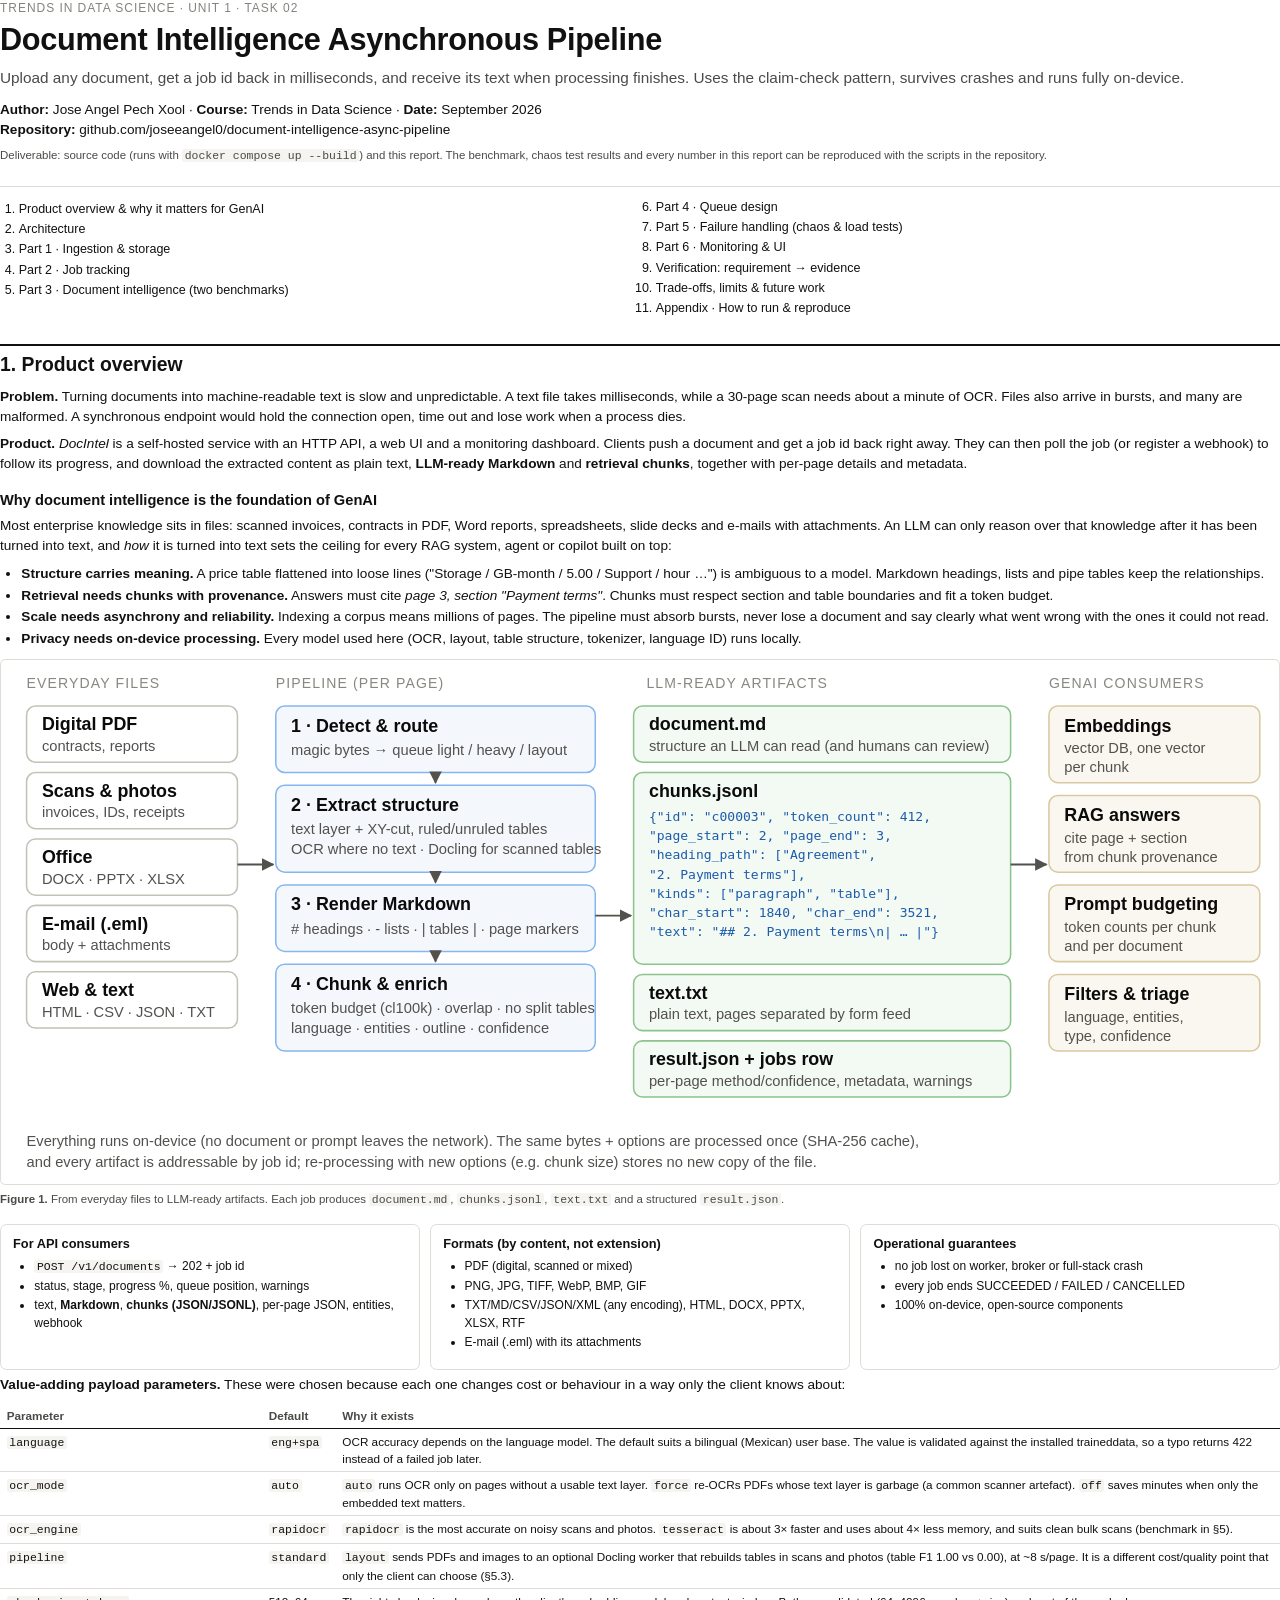
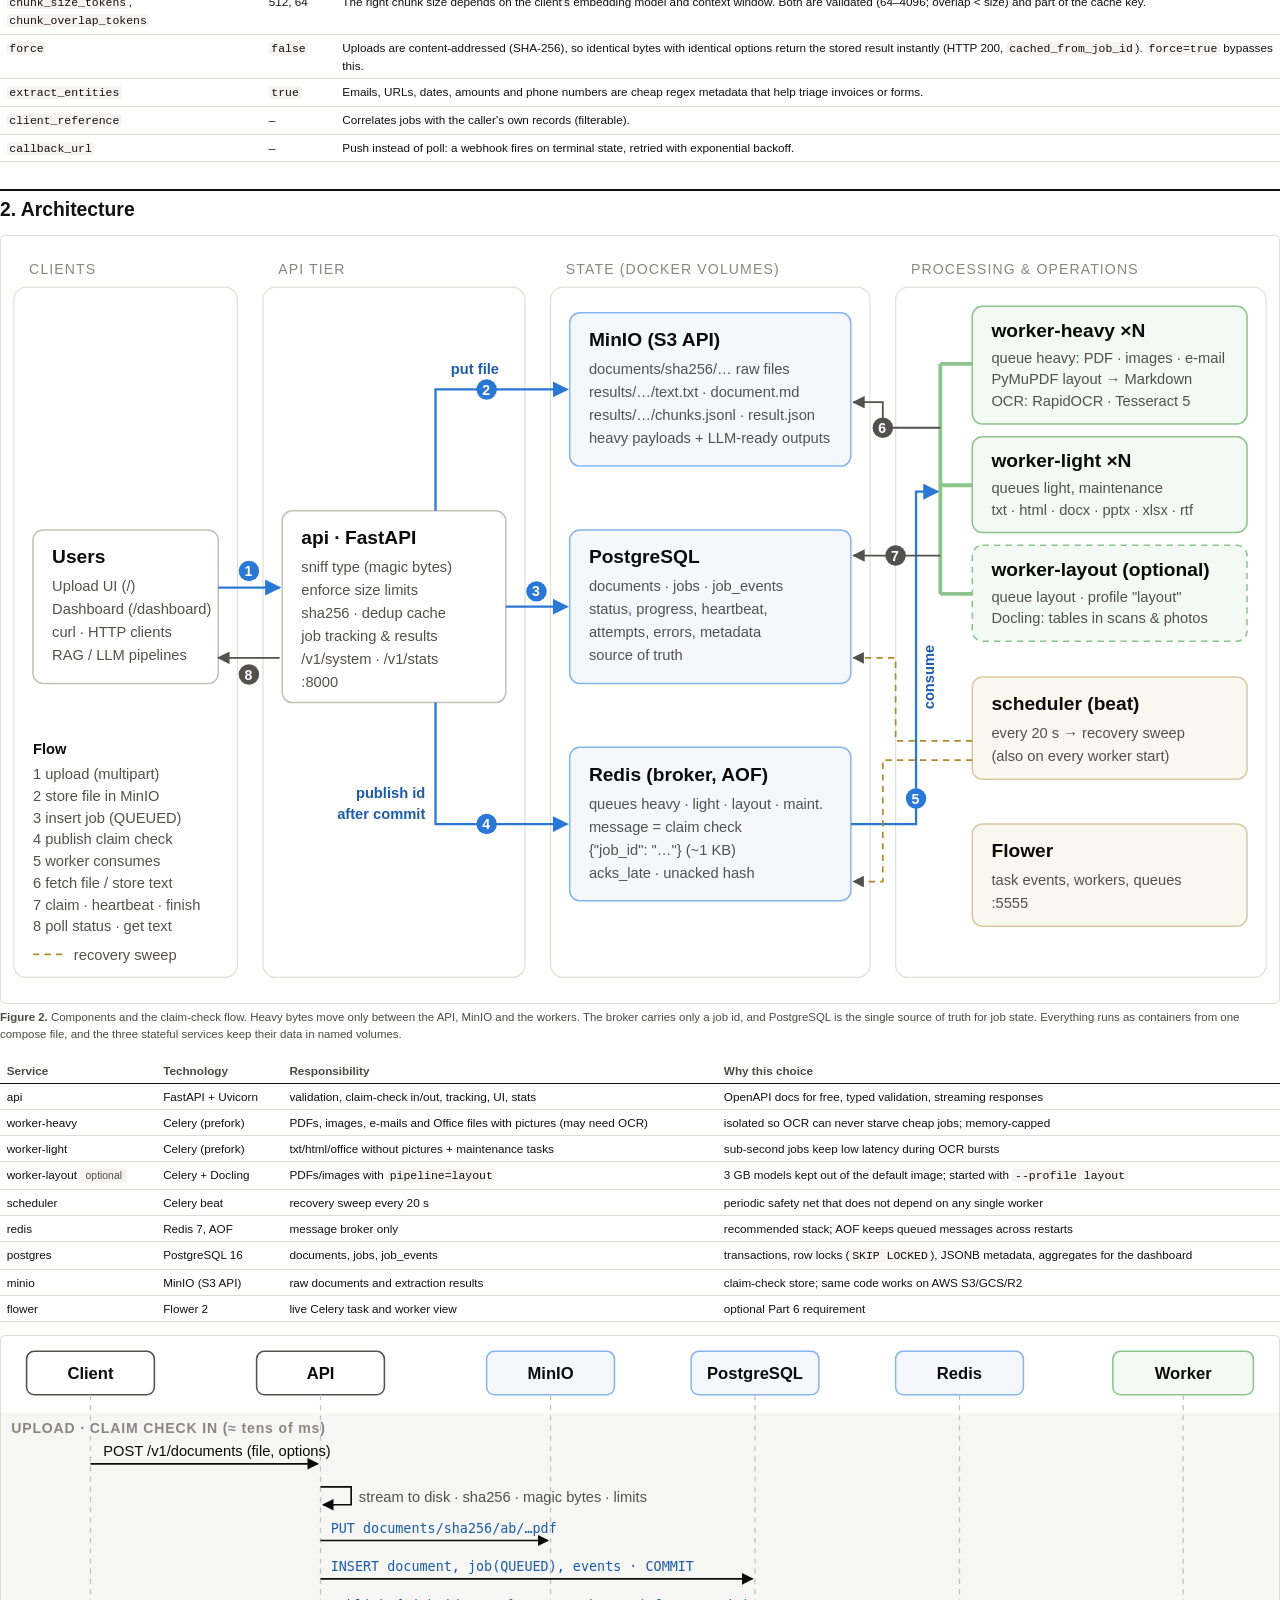
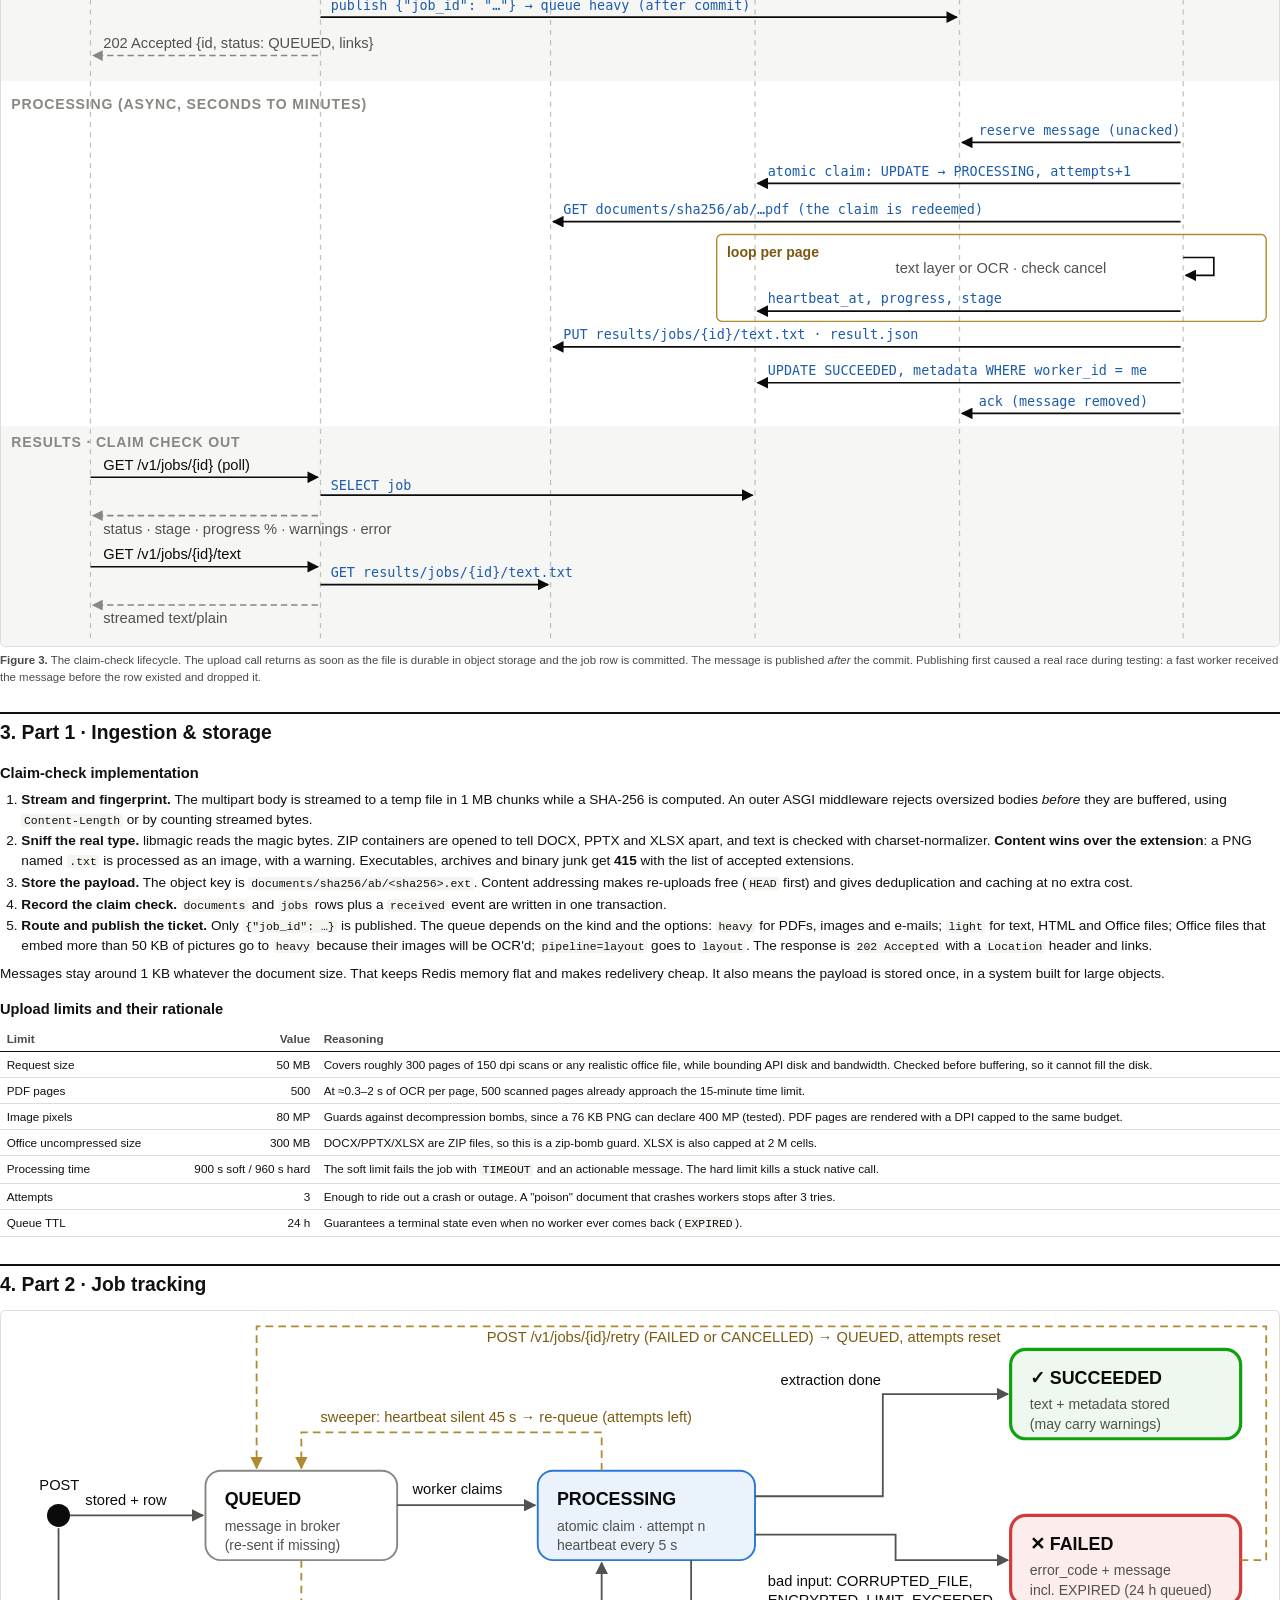
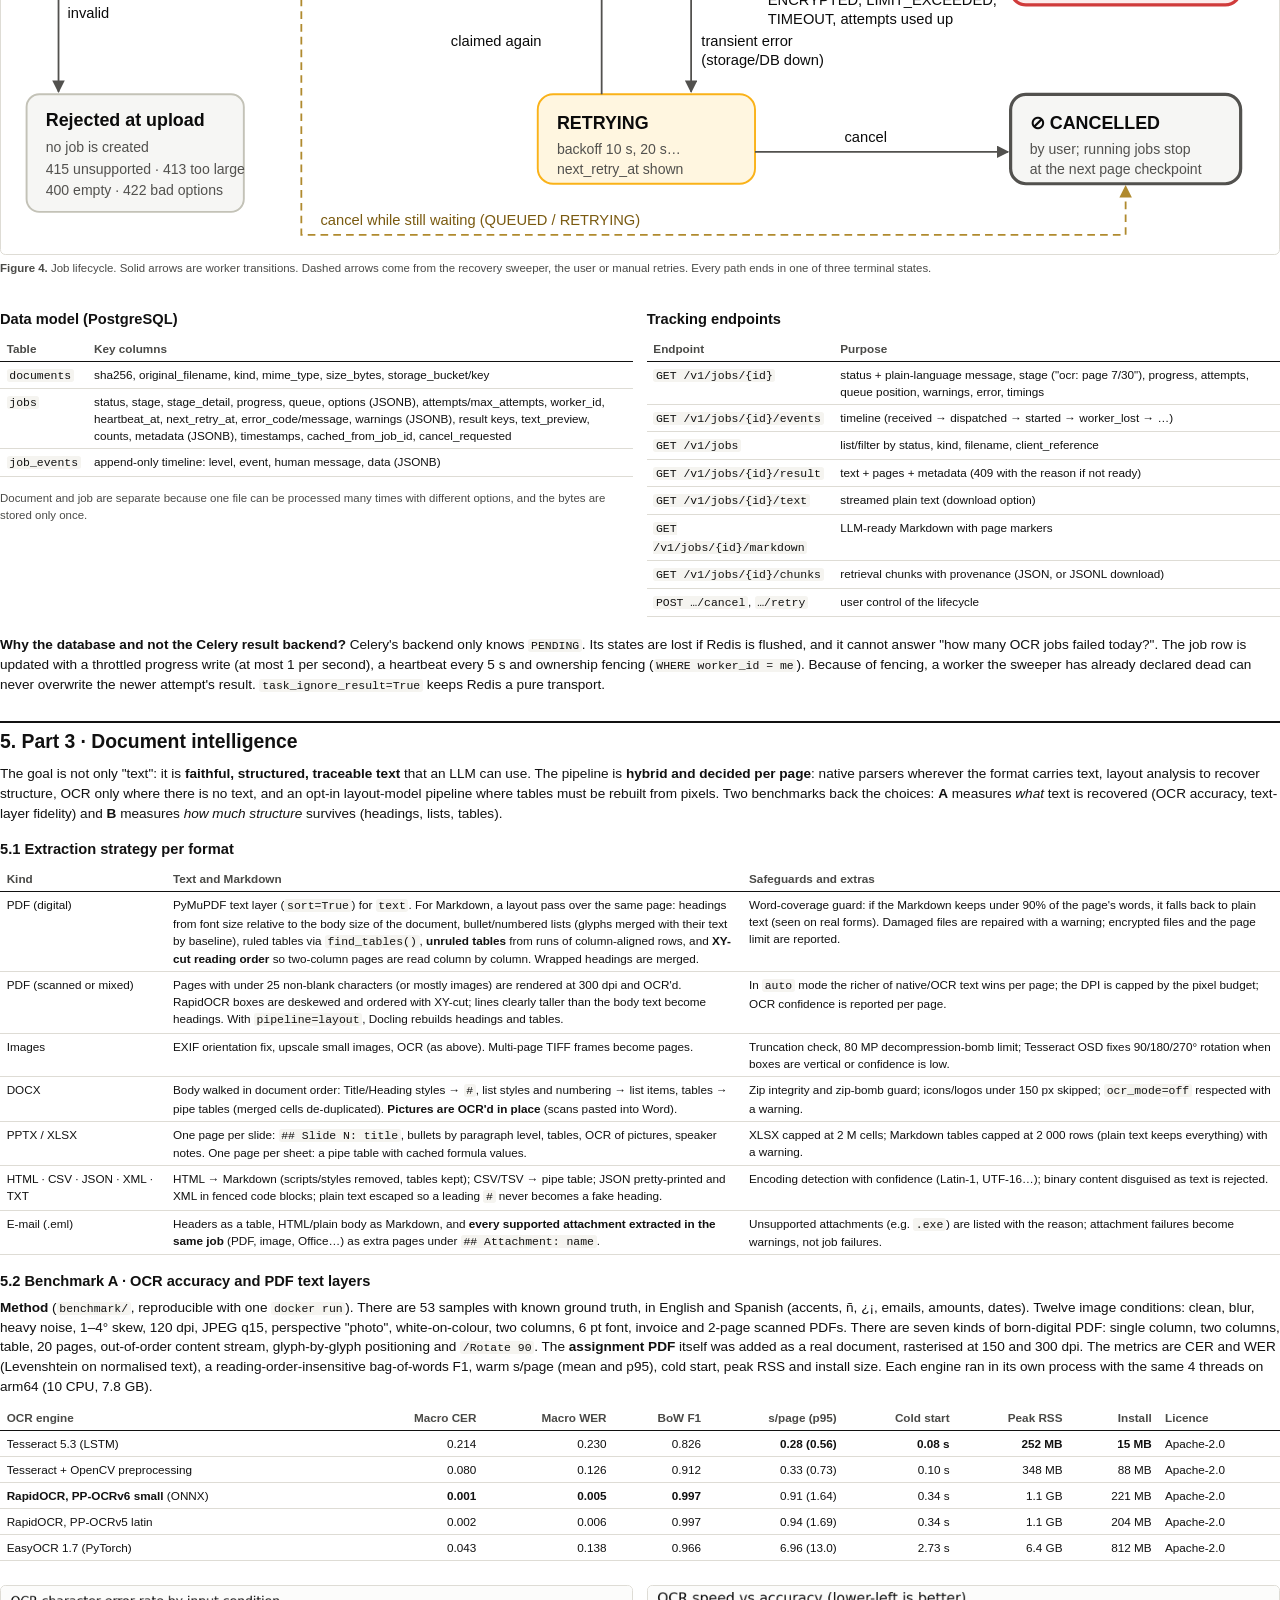
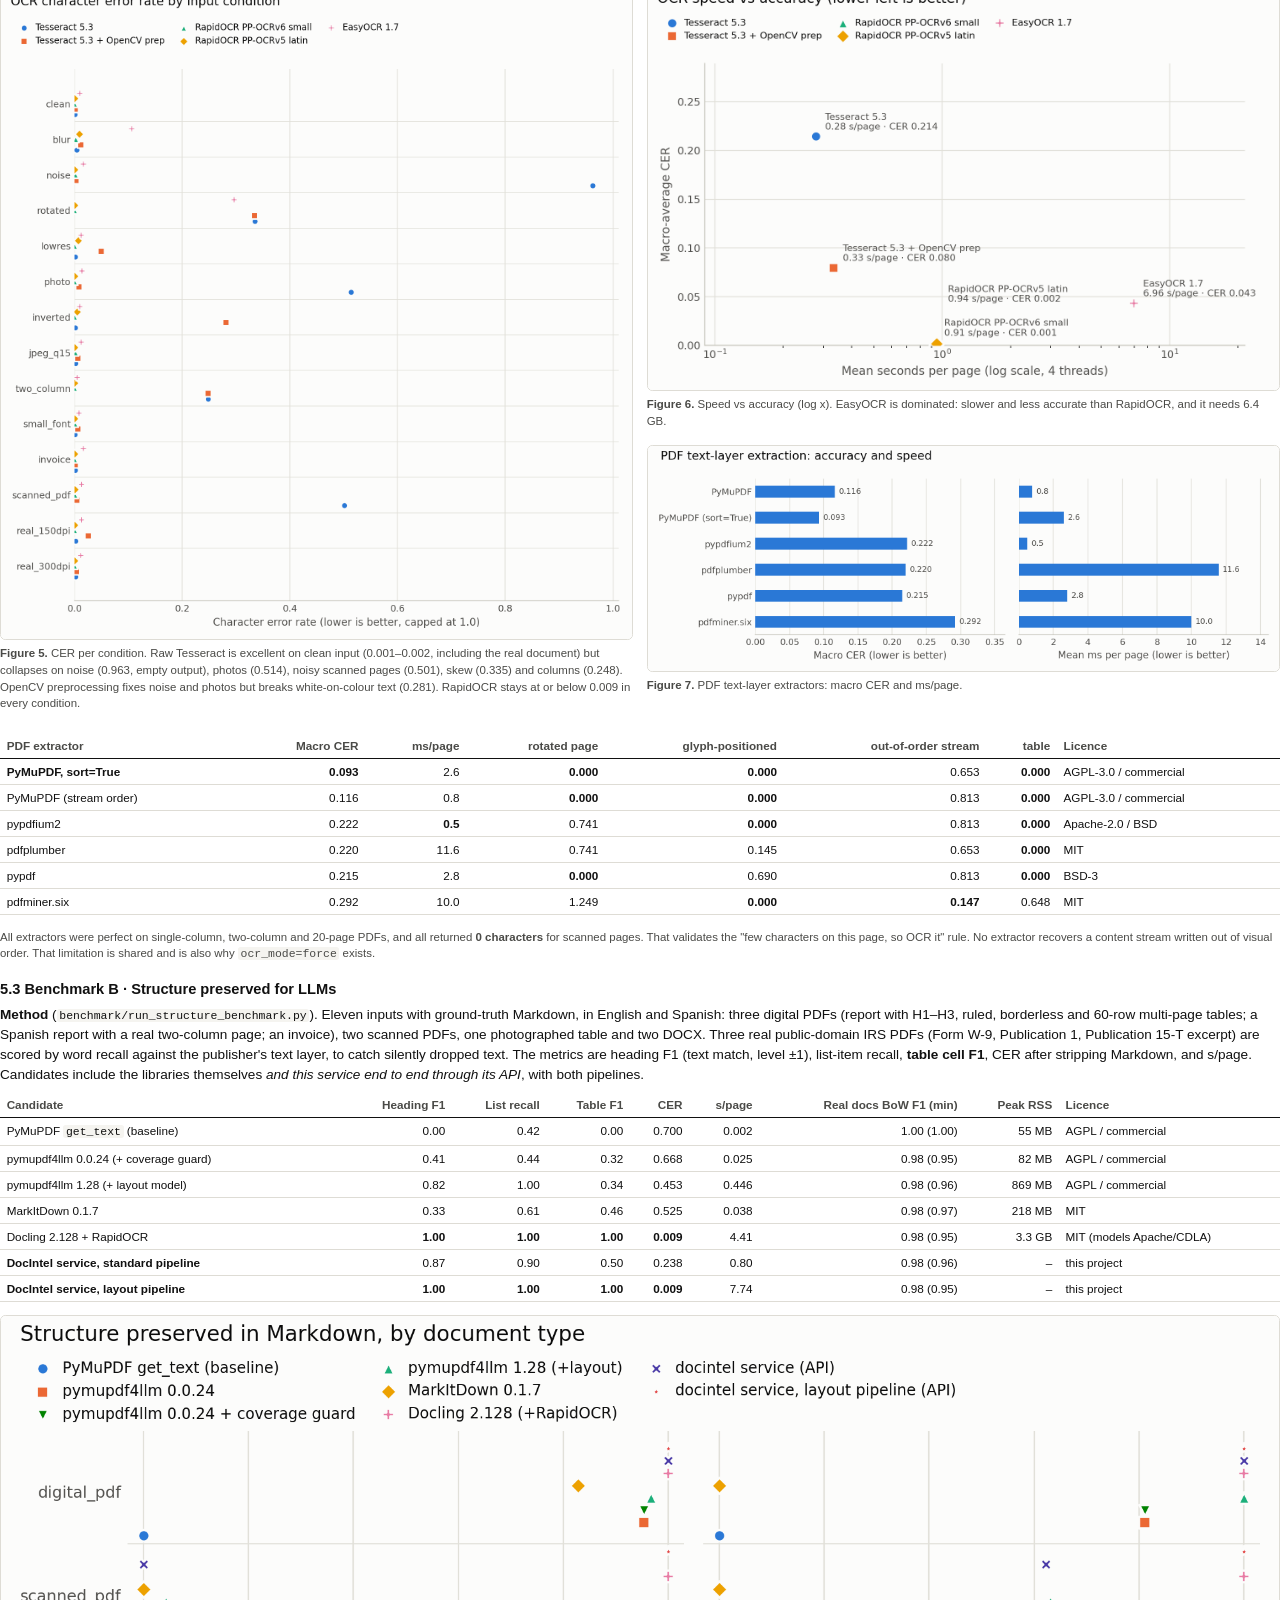
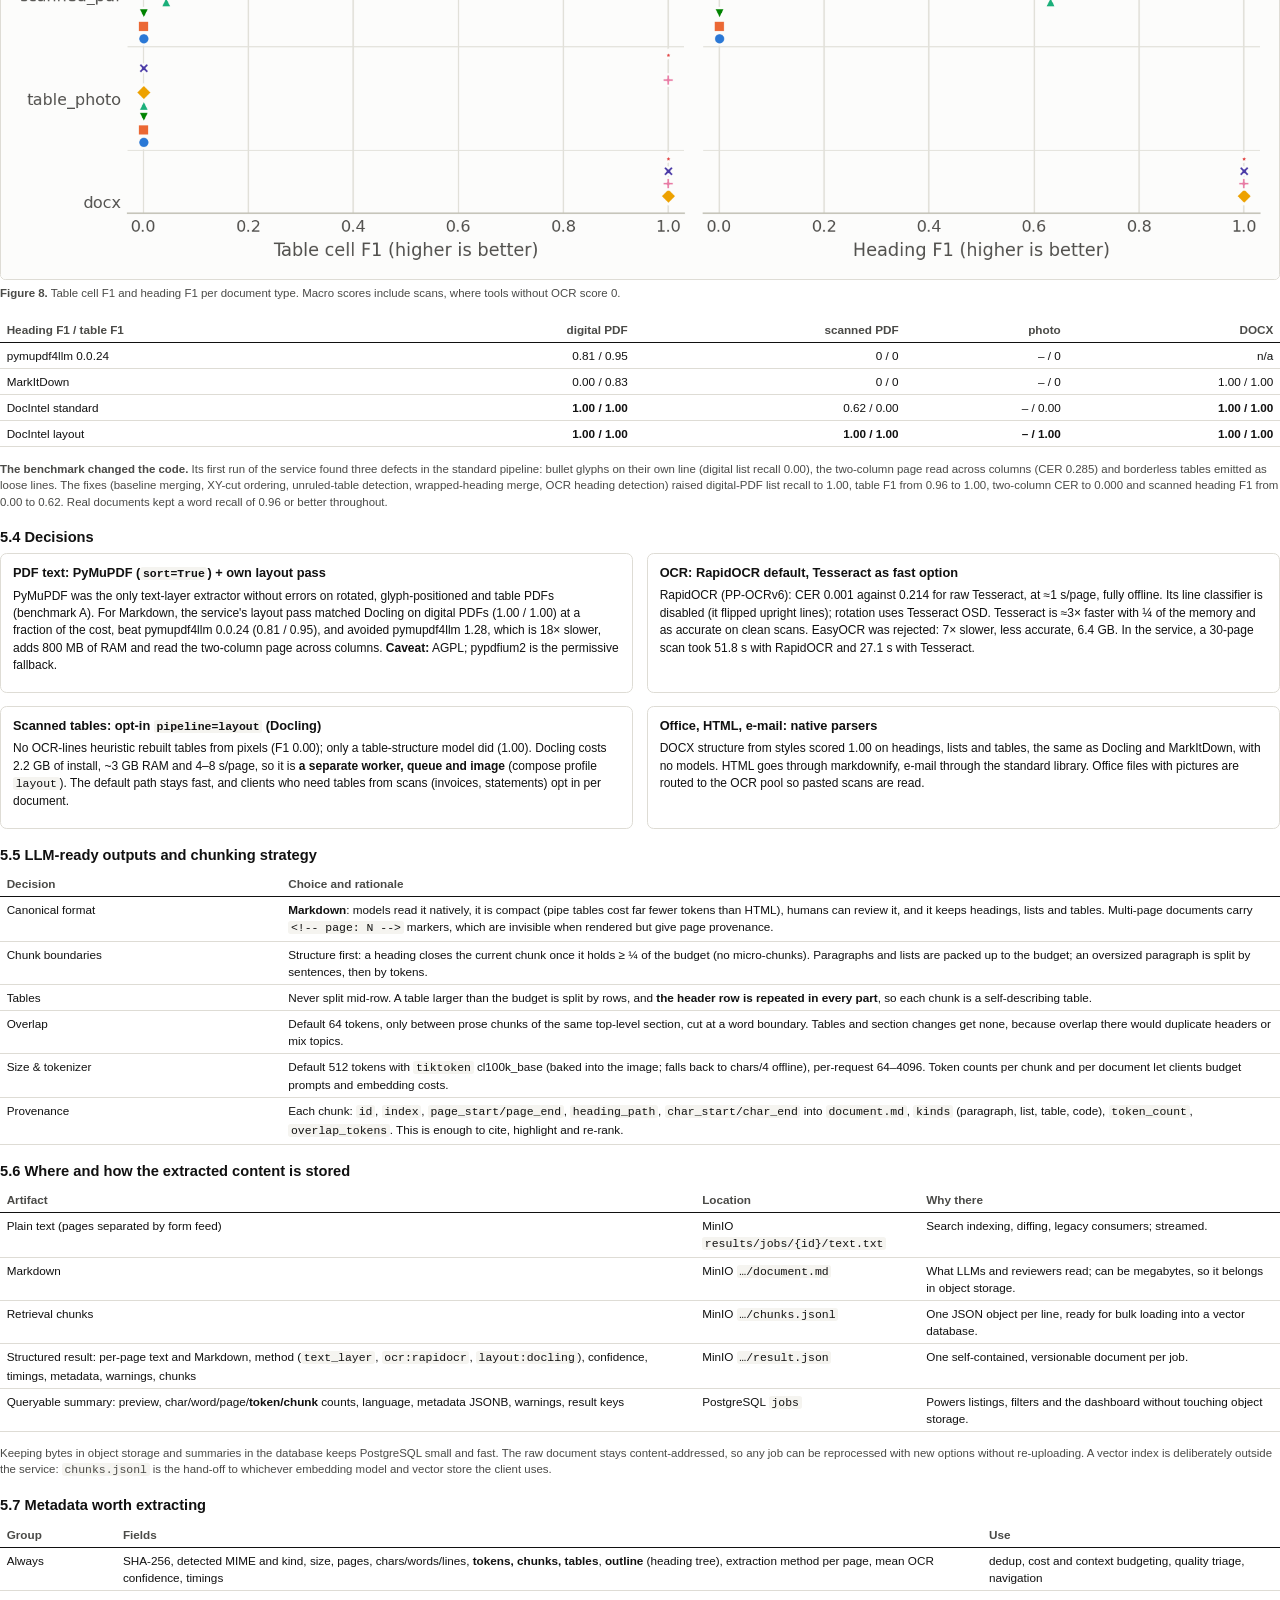
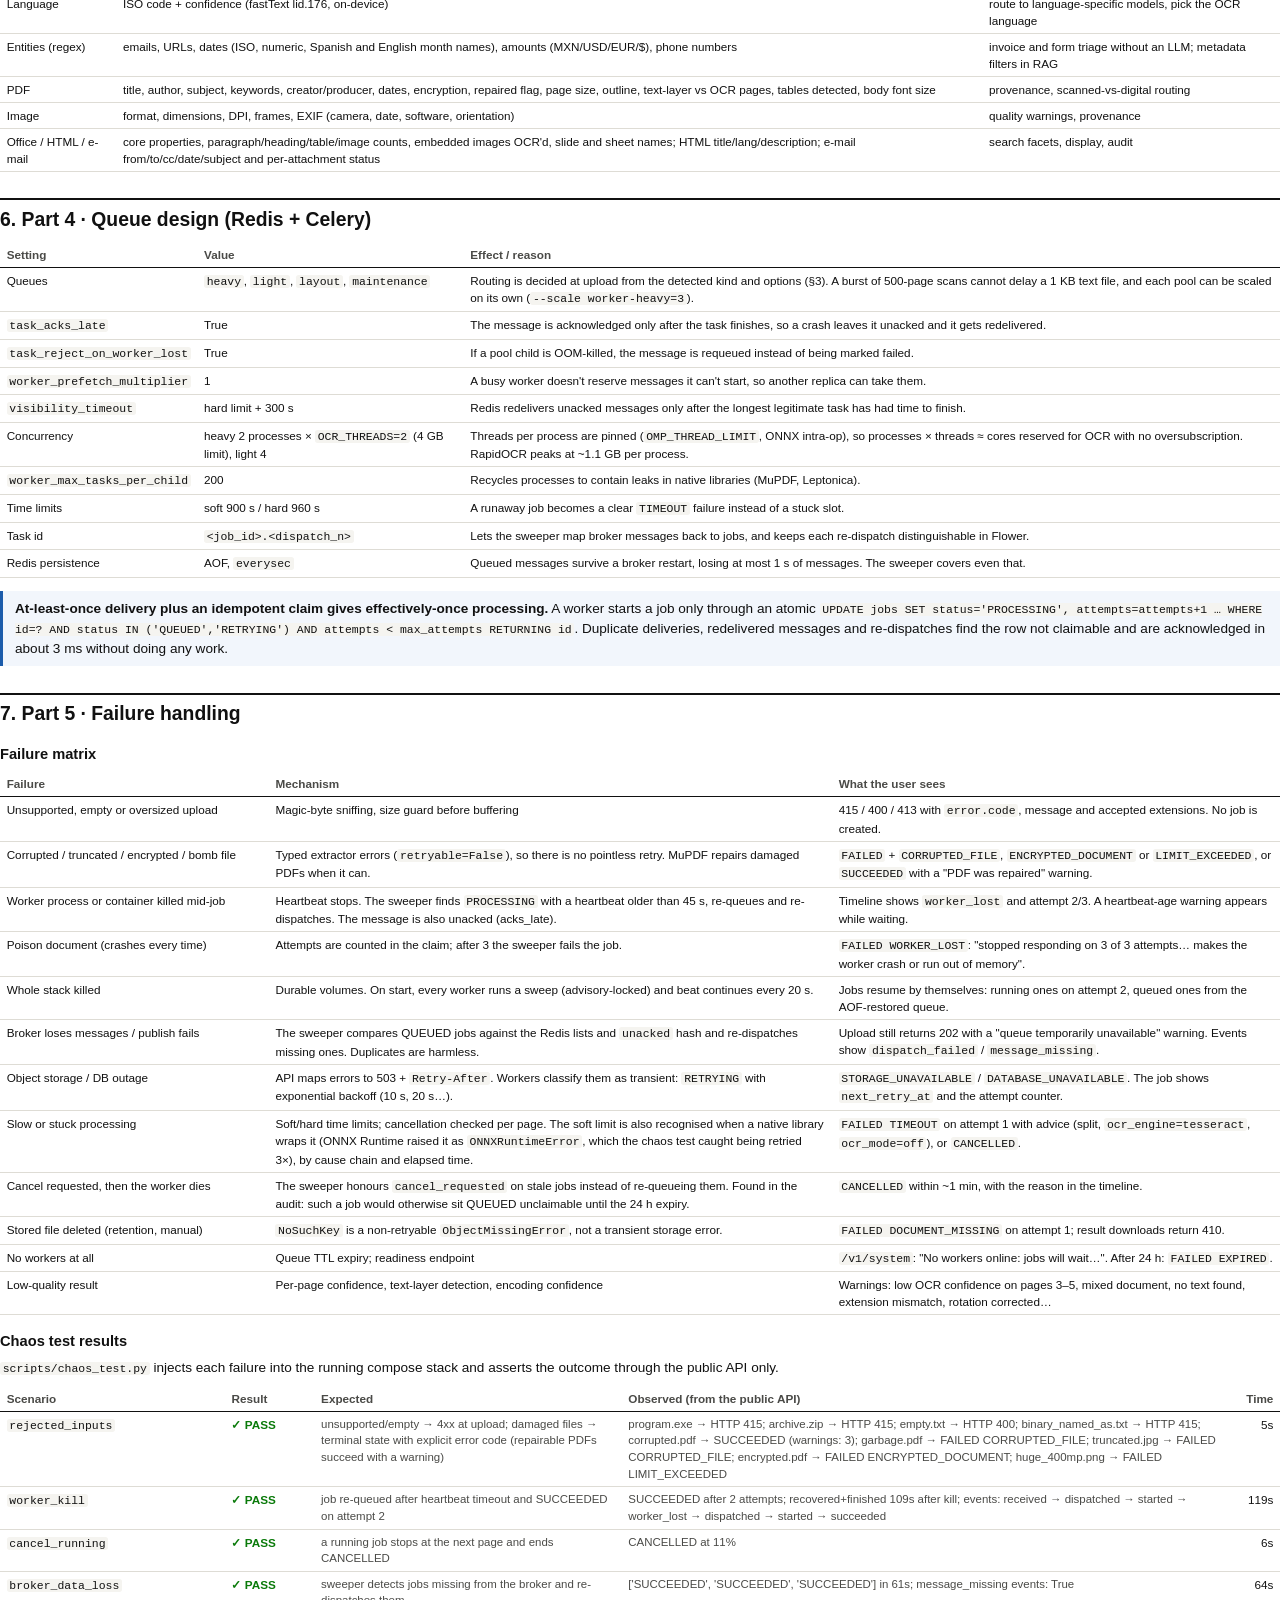
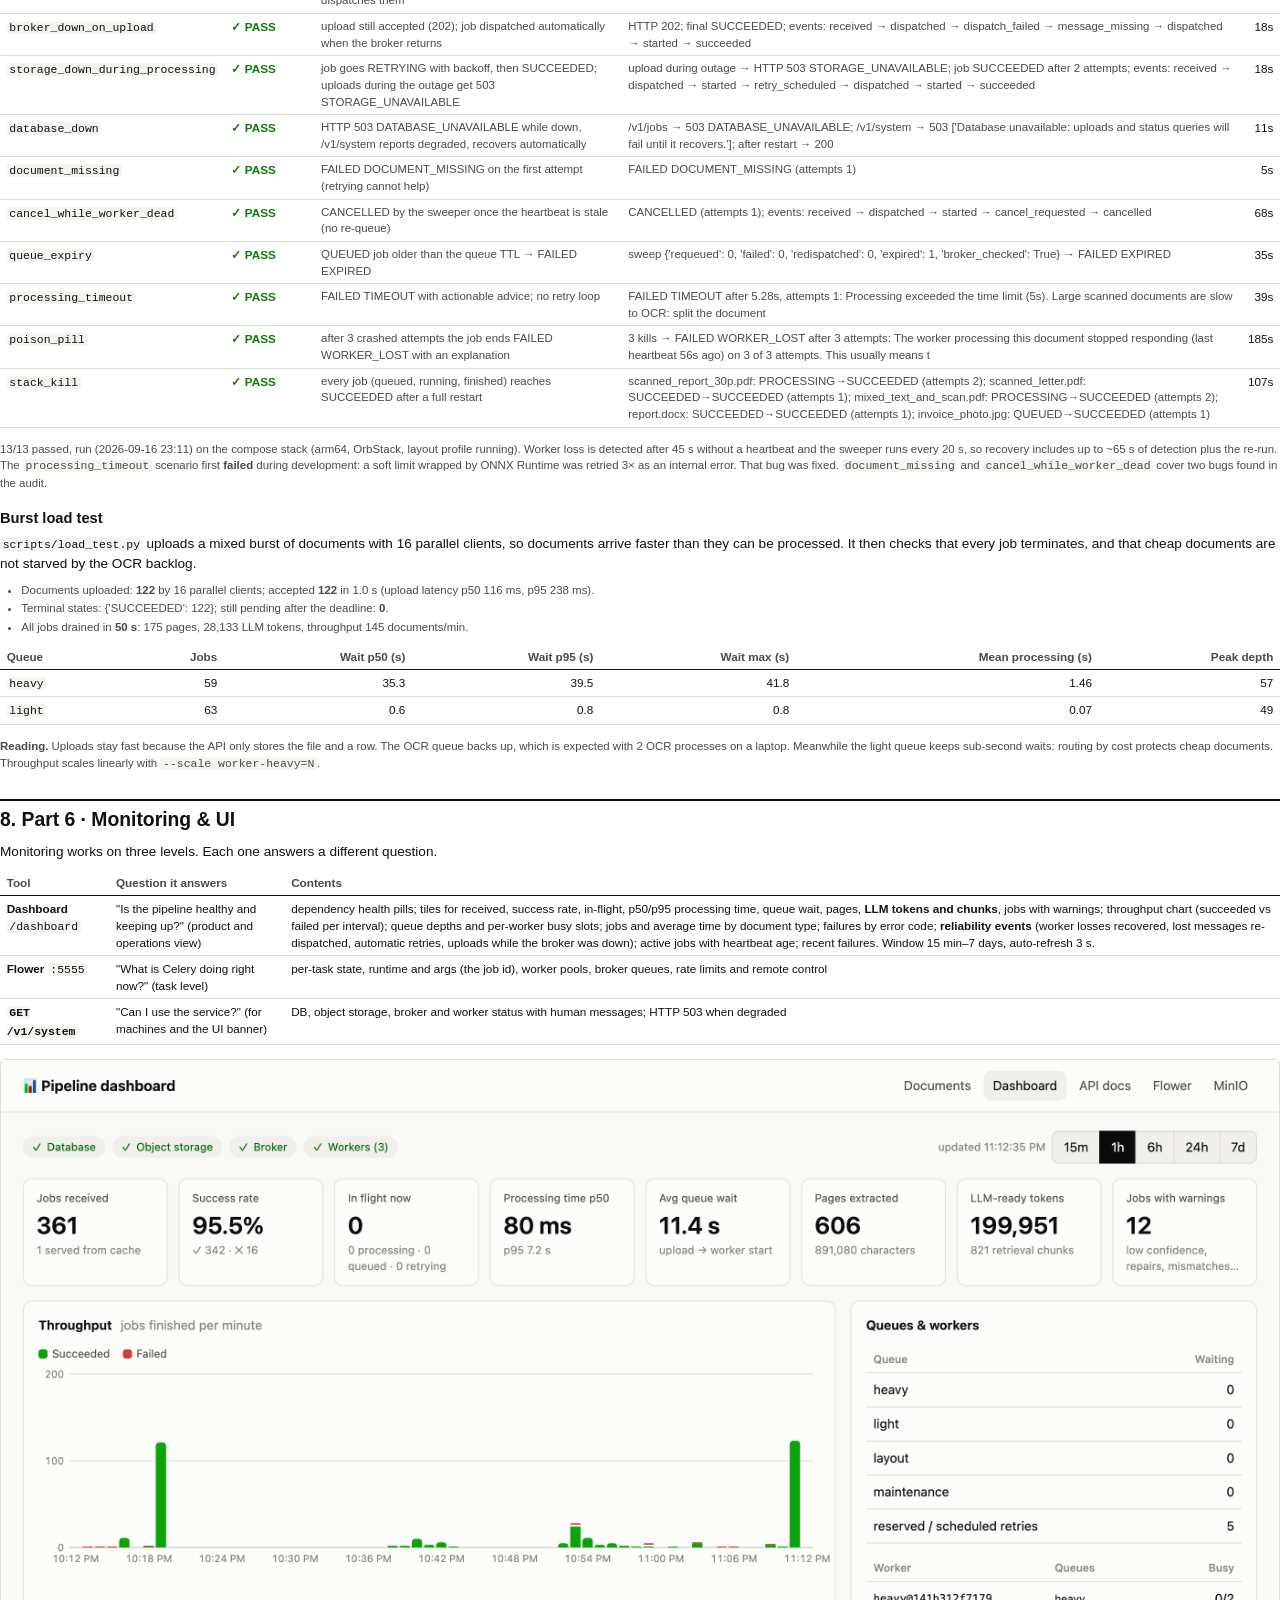
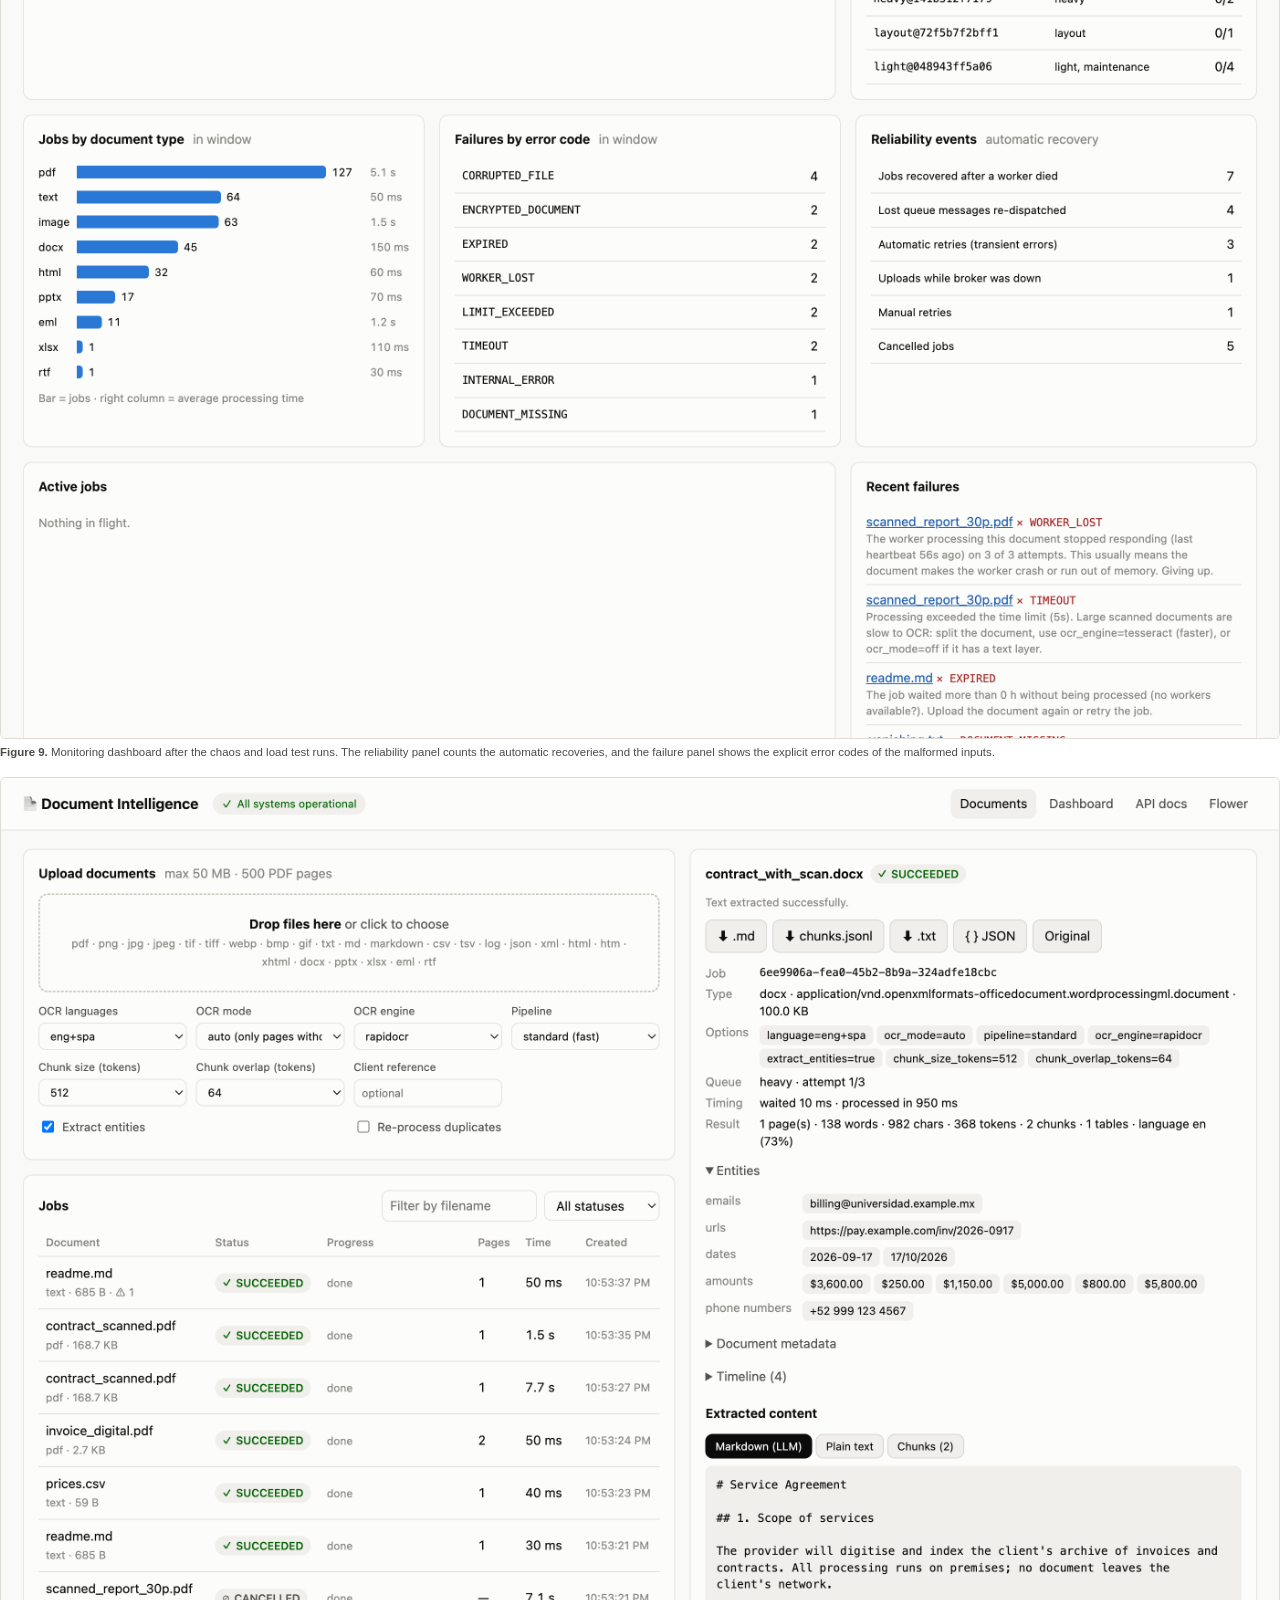
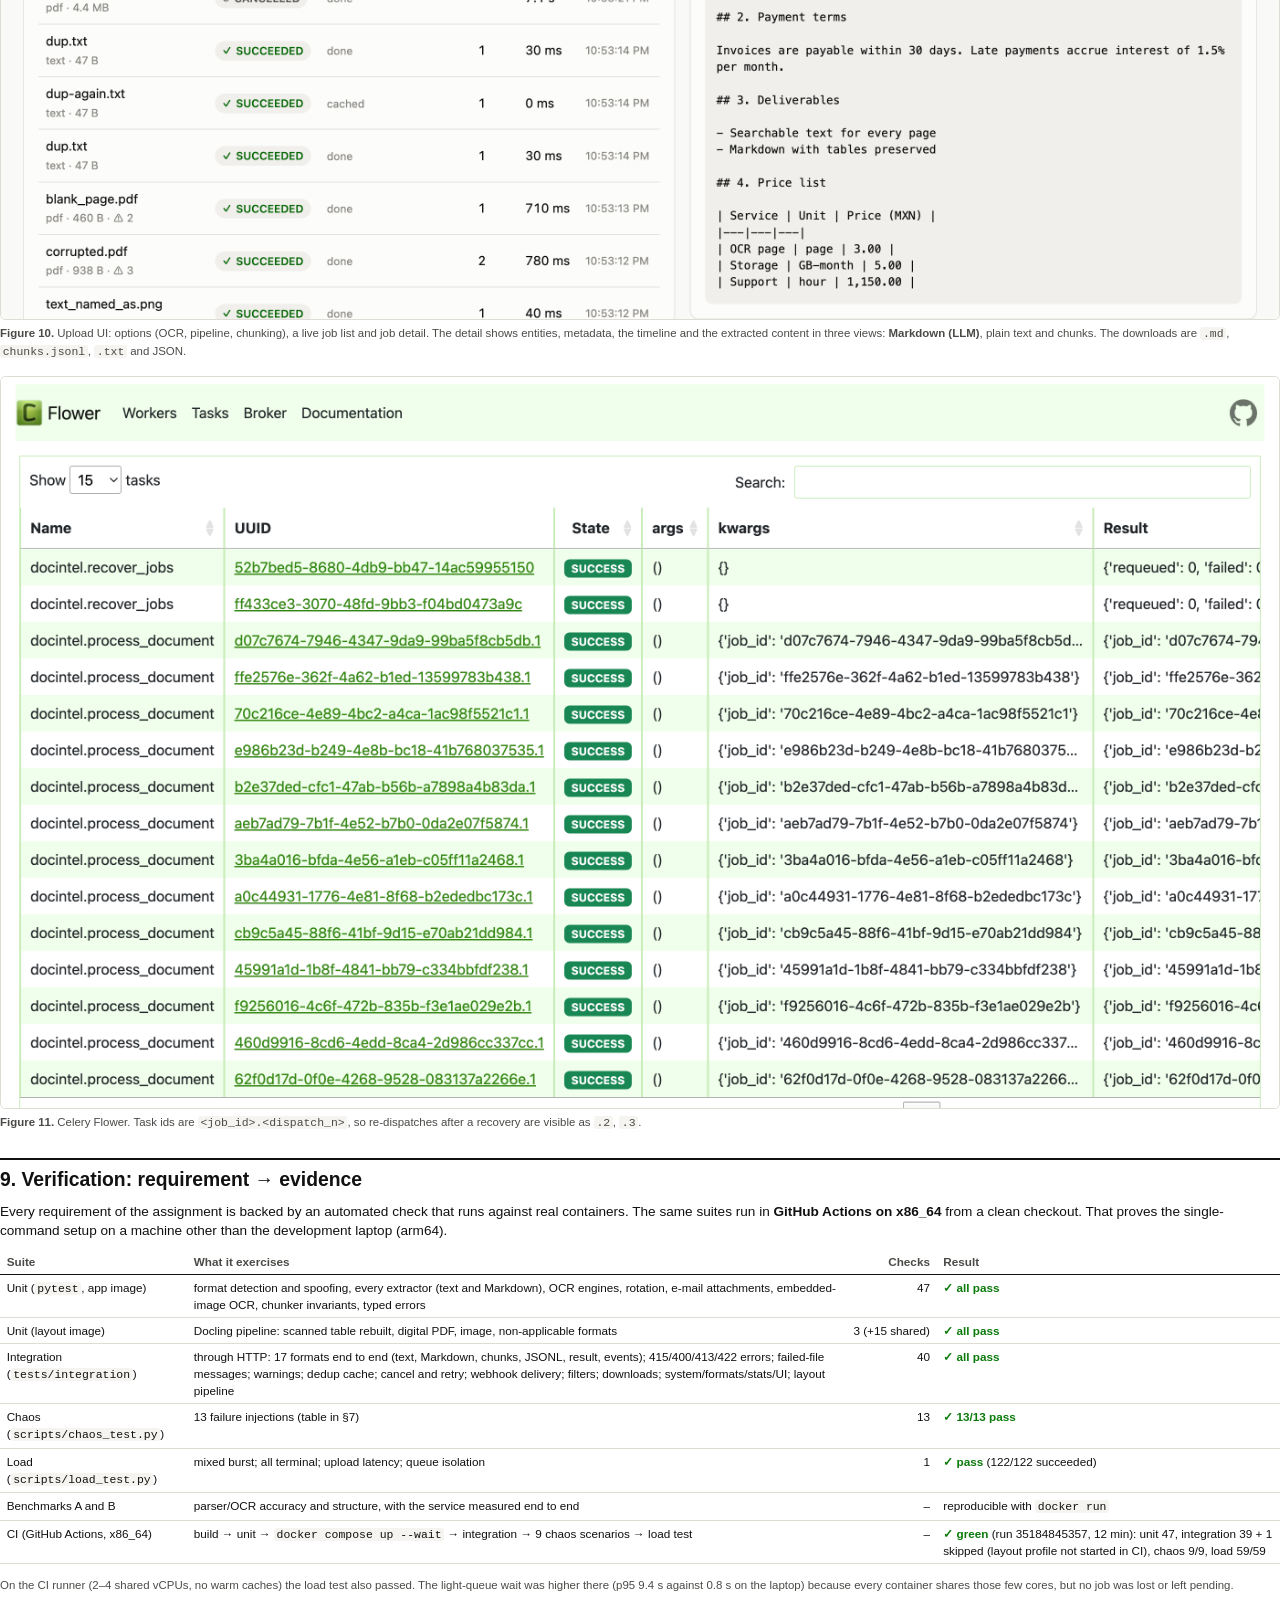
==== commit c3d0aed9: "Report, verification record and README for the final state - Report: GenAI framing and LLM-output fi" ====
--- a/report/report.html
+++ b/report/report.html
@@ -296,7 +296,7 @@
 list-item recall, <b>table cell F1</b>, CER after stripping Markdown, and s/page. Candidates include the libraries themselves <i>and this service
 end to end through its API</i>, with both pipelines.</p>
 <table>
-  <tr><th>Candidate</th><th class="n">Heading F1</th><th class="n">List recall</th><th class="n">Table F1</th><th class="n">CER</th><th class="n">s/page</th><th class="n">Real docs BoW F1 (min)</th><th class="n">Peak RSS</th><th>Licence</th></tr>
+  <tr><th style="width:27%">Candidate</th><th class="n">Heading F1</th><th class="n">List recall</th><th class="n">Table F1</th><th class="n">CER</th><th class="n">s/page</th><th class="n">Real docs BoW F1 (min)</th><th class="n">Peak RSS</th><th>Licence</th></tr>
   <tr><td>PyMuPDF <code>get_text</code> (baseline)</td><td class="n">0.00</td><td class="n">0.42</td><td class="n">0.00</td><td class="n">0.700</td><td class="n">0.002</td><td class="n">1.00 (1.00)</td><td class="n">55 MB</td><td>AGPL / commercial</td></tr>
   <tr><td>pymupdf4llm 0.0.24 (+ coverage guard)</td><td class="n">0.41</td><td class="n">0.44</td><td class="n">0.32</td><td class="n">0.668</td><td class="n">0.025</td><td class="n">0.98 (0.95)</td><td class="n">82 MB</td><td>AGPL / commercial</td></tr>
   <tr><td>pymupdf4llm 1.28 (+ layout model)</td><td class="n">0.82</td><td class="n">1.00</td><td class="n">0.34</td><td class="n">0.453</td><td class="n">0.446</td><td class="n">0.98 (0.96)</td><td class="n">869 MB</td><td>AGPL / commercial</td></tr>
@@ -305,10 +305,8 @@
   <tr><td><b>DocIntel service, standard pipeline</b></td><td class="n">0.87</td><td class="n">0.90</td><td class="n">0.50</td><td class="n">0.238</td><td class="n">0.80</td><td class="n">0.98 (0.96)</td><td class="n">–</td><td>this project</td></tr>
   <tr><td><b>DocIntel service, layout pipeline</b></td><td class="n best">1.00</td><td class="n best">1.00</td><td class="n best">1.00</td><td class="n best">0.009</td><td class="n">7.74</td><td class="n">0.98 (0.95)</td><td class="n">–</td><td>this project</td></tr>
 </table>
-<div class="grid2">
-  <figure><img src="../benchmark/results/structure/structure_by_doc_type.png" alt="Structure by document type"><figcaption><b>Figure 8.</b> Table cell F1 and heading F1 per document type.
+<figure><img src="../benchmark/results/structure/structure_by_doc_type.png" alt="Structure by document type"><figcaption><b>Figure 8.</b> Table cell F1 and heading F1 per document type.
   Macro scores include scans, where tools without OCR score 0.</figcaption></figure>
-  <div>
     <table>
       <tr><th>Heading F1 / table F1</th><th class="n">digital PDF</th><th class="n">scanned PDF</th><th class="n">photo</th><th class="n">DOCX</th></tr>
       <tr><td>pymupdf4llm 0.0.24</td><td class="n">0.81 / 0.95</td><td class="n">0 / 0</td><td class="n">– / 0</td><td class="n">n/a</td></tr>
@@ -321,8 +319,7 @@
     The fixes (baseline merging, XY-cut ordering, unruled-table detection, wrapped-heading merge, OCR heading detection) raised digital-PDF
     list recall to 1.00, table F1 from 0.96 to 1.00, two-column CER to 0.000 and scanned heading F1 from 0.00 to 0.62. Real documents kept a word
     recall of 0.96 or better throughout.</p>
-  </div>
-</div>
+  
 
 <h3>5.4 Decisions</h3>
 <div class="grid2">
@@ -421,12 +418,29 @@
 
 <h3>Chaos test results</h3>
 <p><code>scripts/chaos_test.py</code> injects each failure into the running compose stack and asserts the outcome through the public API only.</p>
-<!--CHAOS-->
+<table><tr><th style="width:17%">Scenario</th><th style="width:7%">Result</th><th style="width:24%">Expected</th><th>Observed (from the public API)</th><th class="n">Time</th></tr>
+<tr><td><code>rejected_inputs</code></td><td><span class=pass>✓ PASS</span></td><td class="small">unsupported/empty → 4xx at upload; damaged files → terminal state with explicit error code (repairable PDFs succeed with a warning)</td><td class="small">program.exe → HTTP 415; archive.zip → HTTP 415; empty.txt → HTTP 400; binary_named_as.txt → HTTP 415; corrupted.pdf → SUCCEEDED (warnings: 3); garbage.pdf → FAILED CORRUPTED_FILE; truncated.jpg → FAILED CORRUPTED_FILE; encrypted.pdf → FAILED ENCRYPTED_DOCUMENT; huge_400mp.png → FAILED LIMIT_EXCEEDED</td><td class="n">5s</td></tr>
+<tr><td><code>worker_kill</code></td><td><span class=pass>✓ PASS</span></td><td class="small">job re-queued after heartbeat timeout and SUCCEEDED on attempt 2</td><td class="small">SUCCEEDED after 2 attempts; recovered+finished 109s after kill; events: received → dispatched → started → worker_lost → dispatched → started → succeeded</td><td class="n">119s</td></tr>
+<tr><td><code>cancel_running</code></td><td><span class=pass>✓ PASS</span></td><td class="small">a running job stops at the next page and ends CANCELLED</td><td class="small">CANCELLED at 11%</td><td class="n">6s</td></tr>
+<tr><td><code>broker_data_loss</code></td><td><span class=pass>✓ PASS</span></td><td class="small">sweeper detects jobs missing from the broker and re-dispatches them</td><td class="small">[&#x27;SUCCEEDED&#x27;, &#x27;SUCCEEDED&#x27;, &#x27;SUCCEEDED&#x27;] in 61s; message_missing events: True</td><td class="n">64s</td></tr>
+<tr><td><code>broker_down_on_upload</code></td><td><span class=pass>✓ PASS</span></td><td class="small">upload still accepted (202); job dispatched automatically when the broker returns</td><td class="small">HTTP 202; final SUCCEEDED; events: received → dispatched → dispatch_failed → message_missing → dispatched → started → succeeded</td><td class="n">18s</td></tr>
+<tr><td><code>storage_down_during_processing</code></td><td><span class=pass>✓ PASS</span></td><td class="small">job goes RETRYING with backoff, then SUCCEEDED; uploads during the outage get 503 STORAGE_UNAVAILABLE</td><td class="small">upload during outage → HTTP 503 STORAGE_UNAVAILABLE; job SUCCEEDED after 2 attempts; events: received → dispatched → started → retry_scheduled → dispatched → started → succeeded</td><td class="n">18s</td></tr>
+<tr><td><code>database_down</code></td><td><span class=pass>✓ PASS</span></td><td class="small">HTTP 503 DATABASE_UNAVAILABLE while down, /v1/system reports degraded, recovers automatically</td><td class="small">/v1/jobs → 503 DATABASE_UNAVAILABLE; /v1/system → 503 [&#x27;Database unavailable: uploads and status queries will fail until it recovers.&#x27;]; after restart → 200</td><td class="n">11s</td></tr>
+<tr><td><code>document_missing</code></td><td><span class=pass>✓ PASS</span></td><td class="small">FAILED DOCUMENT_MISSING on the first attempt (retrying cannot help)</td><td class="small">FAILED DOCUMENT_MISSING (attempts 1)</td><td class="n">5s</td></tr>
+<tr><td><code>cancel_while_worker_dead</code></td><td><span class=pass>✓ PASS</span></td><td class="small">CANCELLED by the sweeper once the heartbeat is stale (no re-queue)</td><td class="small">CANCELLED (attempts 1); events: received → dispatched → started → cancel_requested → cancelled</td><td class="n">68s</td></tr>
+<tr><td><code>queue_expiry</code></td><td><span class=pass>✓ PASS</span></td><td class="small">QUEUED job older than the queue TTL → FAILED EXPIRED</td><td class="small">sweep {&#x27;requeued&#x27;: 0, &#x27;failed&#x27;: 0, &#x27;redispatched&#x27;: 0, &#x27;expired&#x27;: 1, &#x27;broker_checked&#x27;: True} → FAILED EXPIRED</td><td class="n">35s</td></tr>
+<tr><td><code>processing_timeout</code></td><td><span class=pass>✓ PASS</span></td><td class="small">FAILED TIMEOUT with actionable advice; no retry loop</td><td class="small">FAILED TIMEOUT after 5.28s, attempts 1: Processing exceeded the time limit (5s). Large scanned documents are slow to OCR: split the document</td><td class="n">39s</td></tr>
+<tr><td><code>poison_pill</code></td><td><span class=pass>✓ PASS</span></td><td class="small">after 3 crashed attempts the job ends FAILED WORKER_LOST with an explanation</td><td class="small">3 kills → FAILED WORKER_LOST after 3 attempts: The worker processing this document stopped responding (last heartbeat 56s ago) on 3 of 3 attempts. This usually means t</td><td class="n">185s</td></tr>
+<tr><td><code>stack_kill</code></td><td><span class=pass>✓ PASS</span></td><td class="small">every job (queued, running, finished) reaches SUCCEEDED after a full restart</td><td class="small">scanned_report_30p.pdf: PROCESSING→SUCCEEDED (attempts 2); scanned_letter.pdf: SUCCEEDED→SUCCEEDED (attempts 1); mixed_text_and_scan.pdf: PROCESSING→SUCCEEDED (attempts 2); report.docx: SUCCEEDED→SUCCEEDED (attempts 1); invoice_photo.jpg: QUEUED→SUCCEEDED (attempts 1)</td><td class="n">107s</td></tr>
+</table><p class="small">13/13 passed, run (2026-09-16 23:11) on the compose stack (arm64, OrbStack, layout profile running). Worker loss is detected after 45 s without a heartbeat and the sweeper runs every 20 s, so recovery includes up to ~65 s of detection plus the re-run. The <code>processing_timeout</code> scenario first <b>failed</b> during development: a soft limit wrapped by ONNX Runtime was retried 3× as an internal error. That bug was fixed. <code>document_missing</code> and <code>cancel_while_worker_dead</code> cover two bugs found in the audit.</p>
 
 <h3>Burst load test</h3>
 <p><code>scripts/load_test.py</code> uploads a mixed burst of documents with 16 parallel clients, so documents arrive faster than they can be processed. It then checks that every job
 terminates, and that cheap documents are not starved by the OCR backlog.</p>
-<!--LOAD-->
+<ul class="small"><li>Documents uploaded: <b>122</b> by 16 parallel clients; accepted <b>122</b> in 1.0 s (upload latency p50 116 ms, p95 238 ms).</li><li>Terminal states: {&#x27;SUCCEEDED&#x27;: 122}; still pending after the deadline: <b>0</b>.</li><li>All jobs drained in <b>50 s</b>: 175 pages, 28,133 LLM tokens, throughput 145 documents/min.</li></ul>
+<table><tr><th>Queue</th><th class="n">Jobs</th><th class="n">Wait p50 (s)</th><th class="n">Wait p95 (s)</th><th class="n">Wait max (s)</th><th class="n">Mean processing (s)</th><th class="n">Peak depth</th></tr><tr><td><code>heavy</code></td><td class="n">59</td><td class="n">35.3</td><td class="n">39.5</td><td class="n">41.8</td><td class="n">1.46</td><td class="n">57</td></tr><tr><td><code>light</code></td><td class="n">63</td><td class="n">0.6</td><td class="n">0.8</td><td class="n">0.8</td><td class="n">0.07</td><td class="n">49</td></tr></table>
+<p class="small"><b>Reading.</b> Uploads stay fast because the API only stores the file and a row. The OCR queue backs up, which is expected with 2 OCR processes on a laptop.
+Meanwhile the light queue keeps sub-second waits: routing by cost protects cheap documents. Throughput scales linearly with <code>--scale worker-heavy=N</code>.</p>
 
 <!-- ============================================================ 8 -->
 <h2>8. Part 6 · Monitoring &amp; UI</h2>
@@ -454,11 +468,13 @@
   <tr><td>Unit (<code>pytest</code>, app image)</td><td>format detection and spoofing, every extractor (text and Markdown), OCR engines, rotation, e-mail attachments, embedded-image OCR, chunker invariants, typed errors</td><td class="n">47</td><td class="pass">✓ all pass</td></tr>
   <tr><td>Unit (layout image)</td><td>Docling pipeline: scanned table rebuilt, digital PDF, image, non-applicable formats</td><td class="n">3 (+15 shared)</td><td class="pass">✓ all pass</td></tr>
   <tr><td>Integration (<code>tests/integration</code>)</td><td>through HTTP: 17 formats end to end (text, Markdown, chunks, JSONL, result, events); 415/400/413/422 errors; failed-file messages; warnings; dedup cache; cancel and retry; webhook delivery; filters; downloads; system/formats/stats/UI; layout pipeline</td><td class="n">40</td><td class="pass">✓ all pass</td></tr>
-  <tr><td>Chaos (<code>scripts/chaos_test.py</code>)</td><td>13 failure injections (table in §7)</td><td class="n">13</td><td><!--CHAOSSUMMARY--></td></tr>
-  <tr><td>Load (<code>scripts/load_test.py</code>)</td><td>mixed burst; all terminal; upload latency; queue isolation</td><td class="n">1</td><td><!--LOADSUMMARY--></td></tr>
+  <tr><td>Chaos (<code>scripts/chaos_test.py</code>)</td><td>13 failure injections (table in §7)</td><td class="n">13</td><td><span class="pass">✓ 13/13 pass</span></td></tr>
+  <tr><td>Load (<code>scripts/load_test.py</code>)</td><td>mixed burst; all terminal; upload latency; queue isolation</td><td class="n">1</td><td><span class="pass">✓ pass</span> (122/122 succeeded)</td></tr>
   <tr><td>Benchmarks A and B</td><td>parser/OCR accuracy and structure, with the service measured end to end</td><td class="n">–</td><td>reproducible with <code>docker run</code></td></tr>
-  <tr><td>CI (GitHub Actions, x86_64)</td><td>build → unit → <code>docker compose up --wait</code> → integration → 9 chaos scenarios → load test</td><td class="n">–</td><td><!--CI--></td></tr>
-</table>
+  <tr><td>CI (GitHub Actions, x86_64)</td><td>build → unit → <code>docker compose up --wait</code> → integration → 9 chaos scenarios → load test</td><td class="n">–</td><td><span class="pass">✓ green</span> (run 35184845357, 12 min): unit 47, integration 39 + 1 skipped (layout profile not started in CI), chaos 9/9, load 59/59</td></tr>
+</table>
+<p class="small">On the CI runner (2–4 shared vCPUs, no warm caches) the load test also passed. The light-queue wait was higher there (p95 9.4 s against 0.8 s on the laptop)
+because every container shares those few cores, but no job was lost or left pending.</p>
 
 <table>
   <tr><th style="width:30%">Requirement (assignment)</th><th style="width:40%">Implementation</th><th>Evidence</th></tr>
@@ -502,15 +518,22 @@
 
 <!-- ============================================================ 10 -->
 <h2>11. Appendix · How to run &amp; reproduce</h2>
-<pre>docker compose up --build              # api :8000 (UI, /dashboard, /docs) · flower :5555 · minio :9001
-docker compose --profile layout up -d --build          # optional high-fidelity pipeline (Docling worker)
-docker compose --profile test run --rm tests           # 40 integration tests against the running stack
-python3 scripts/load_test.py                           # burst load test → docs/load_test_results.md
-docker compose run --rm --no-deps api pytest -q      # 47 unit tests
-python3 scripts/chaos_test.py                        # failure injection → docs/chaos_results.md
-docker build -t docintel-bench benchmark/ &amp;&amp; docker run --rm -v "$PWD/benchmark":/bench docintel-bench     # benchmark A
-docker build -f benchmark/Dockerfile.structure -t docintel-bench-structure benchmark/                       # benchmark B
-docker run --rm --add-host host.docker.internal:host-gateway -v "$PWD/benchmark":/bench docintel-bench-structure python run_structure_benchmark.py</pre>
+<pre># run (api :8000 with UI, /dashboard and /docs · flower :5555 · minio :9001)
+docker compose up --build
+docker compose --profile layout up -d --build            # optional Docling worker
+
+# verify
+docker compose run --rm --no-deps api pytest -q         # 47 unit tests
+docker compose --profile test run --rm tests            # 40 integration tests (live stack)
+python3 scripts/chaos_test.py                           # 13 failure injections
+python3 scripts/load_test.py                            # burst load test
+
+# benchmarks
+docker build -t docintel-bench benchmark/
+docker run --rm -v "$PWD/benchmark":/bench docintel-bench                       # A
+docker build -f benchmark/Dockerfile.structure -t docintel-bench-structure benchmark/
+docker run --rm --add-host host.docker.internal:host-gateway \
+  -v "$PWD/benchmark":/bench docintel-bench-structure python run_structure_benchmark.py   # B</pre>
 <table>
   <tr><th>Path</th><th>Content</th></tr>
   <tr><td><code>app/api</code></td><td>FastAPI app, schemas, dashboard aggregations</td></tr>
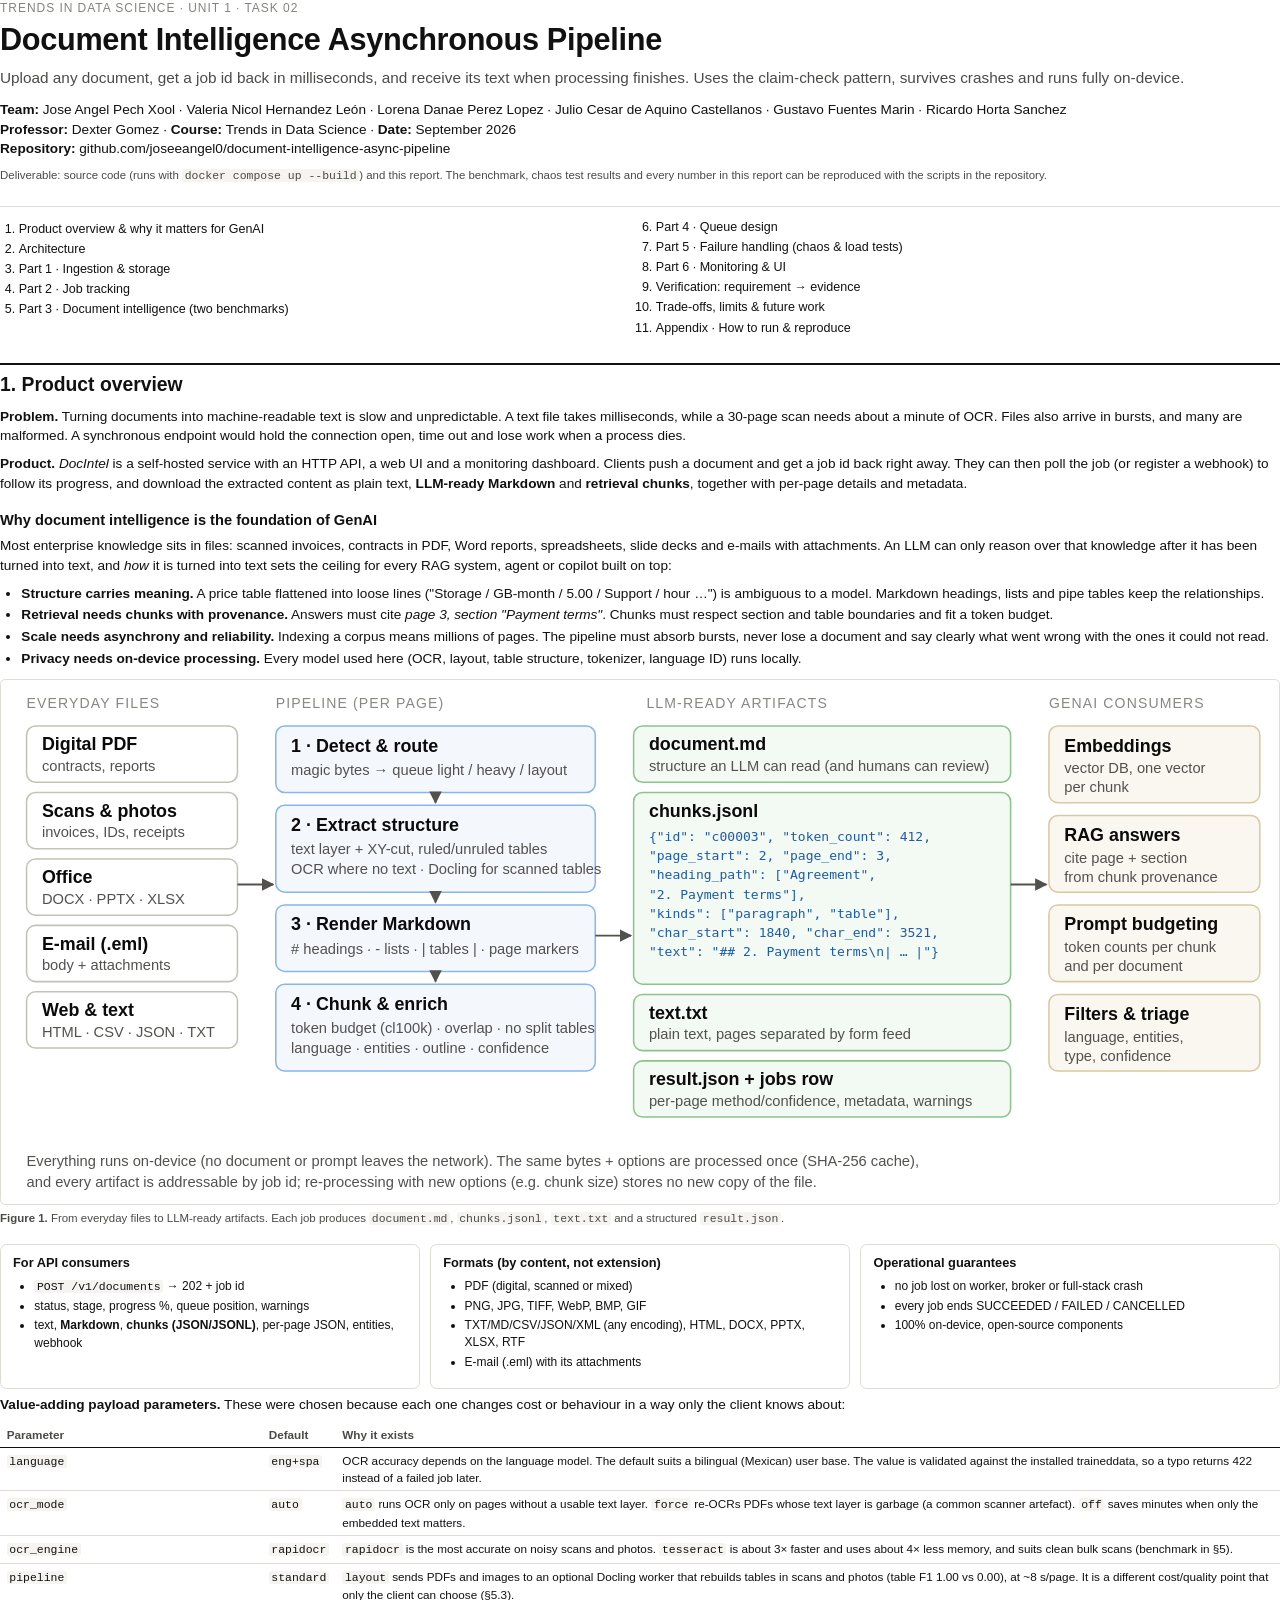
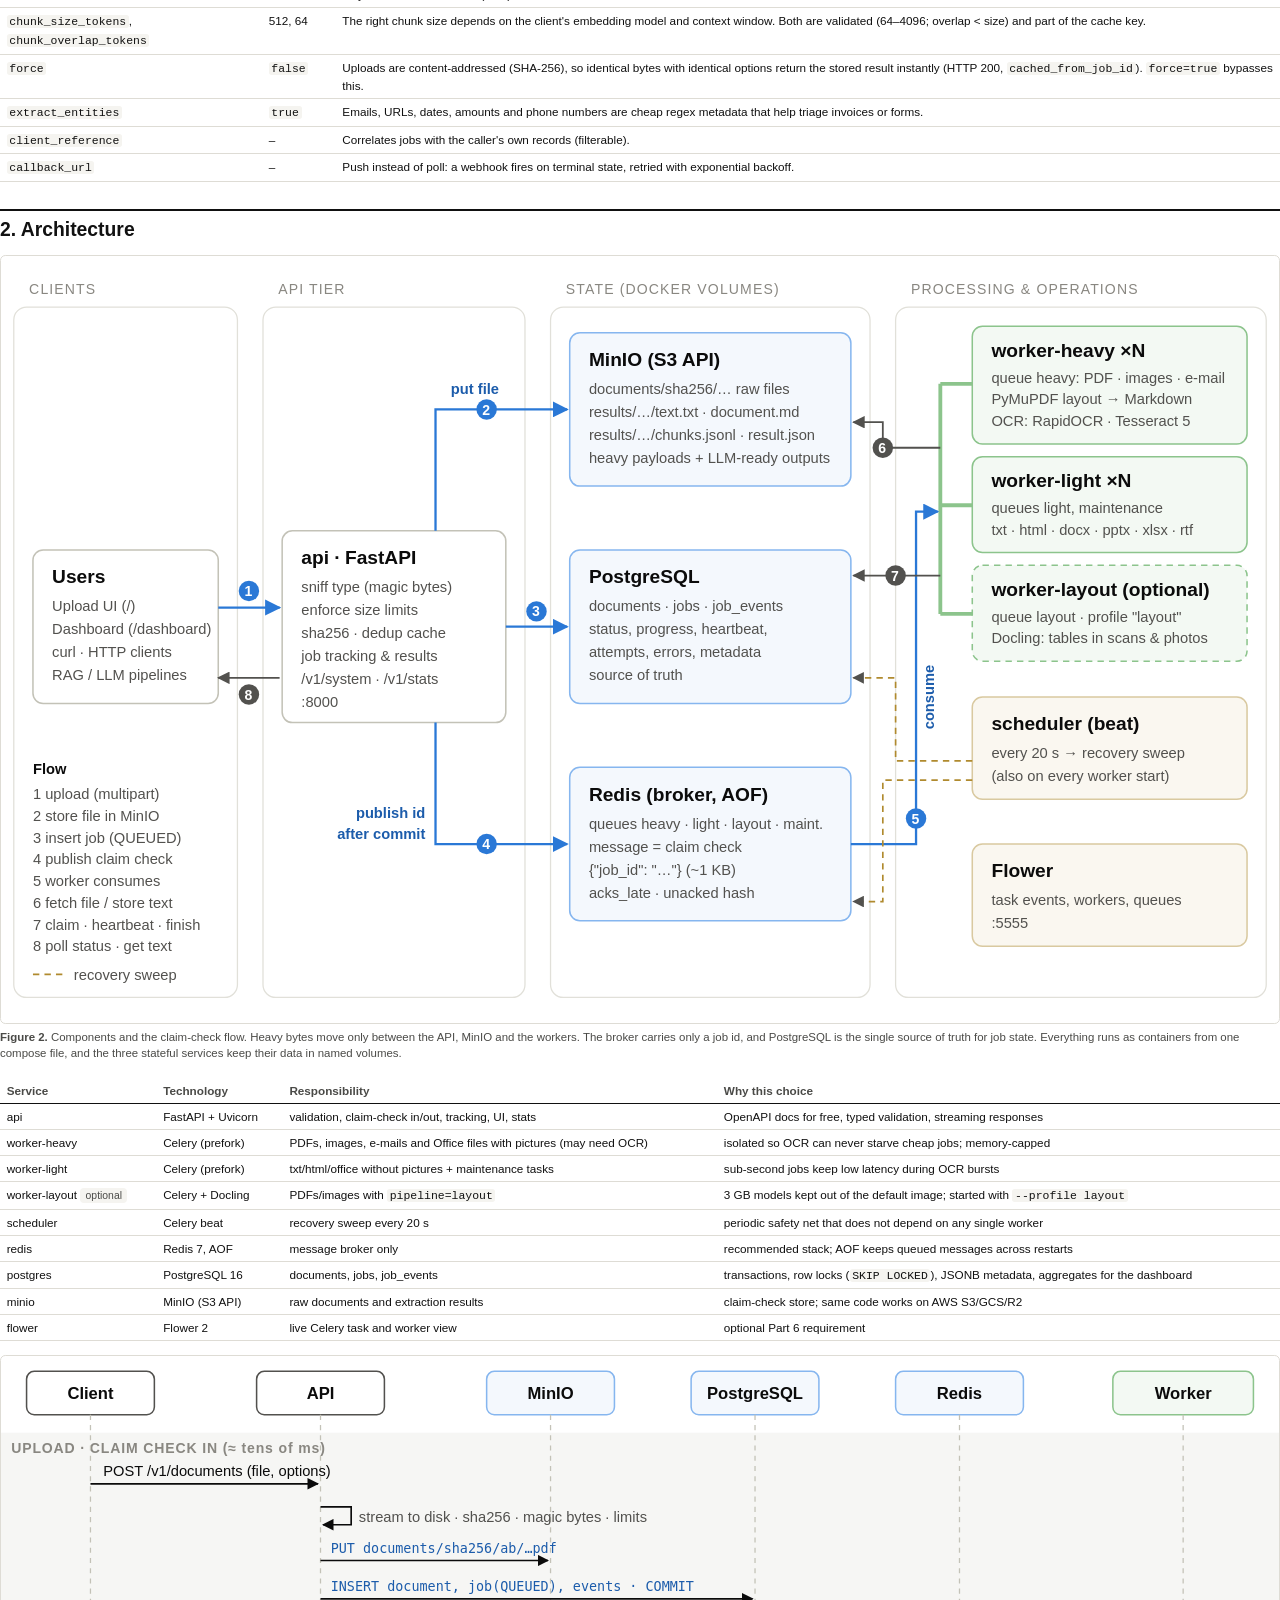
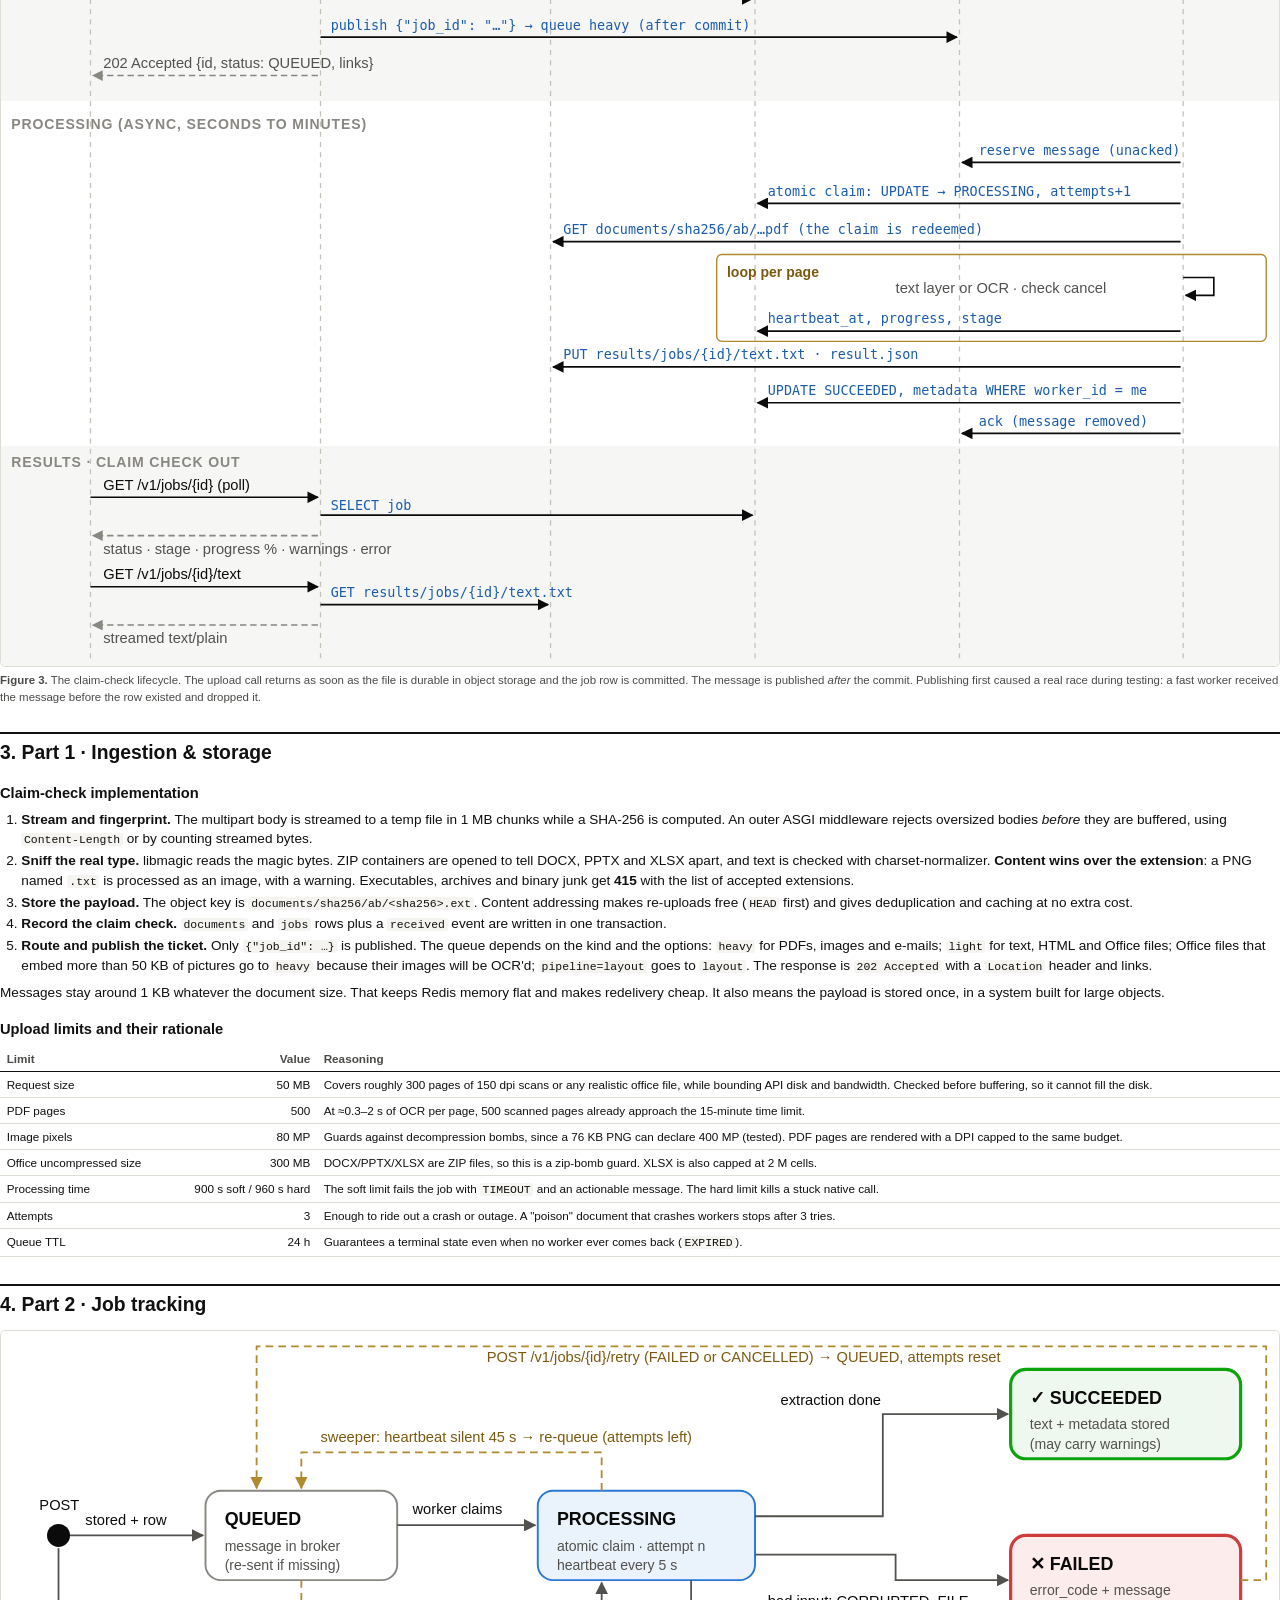
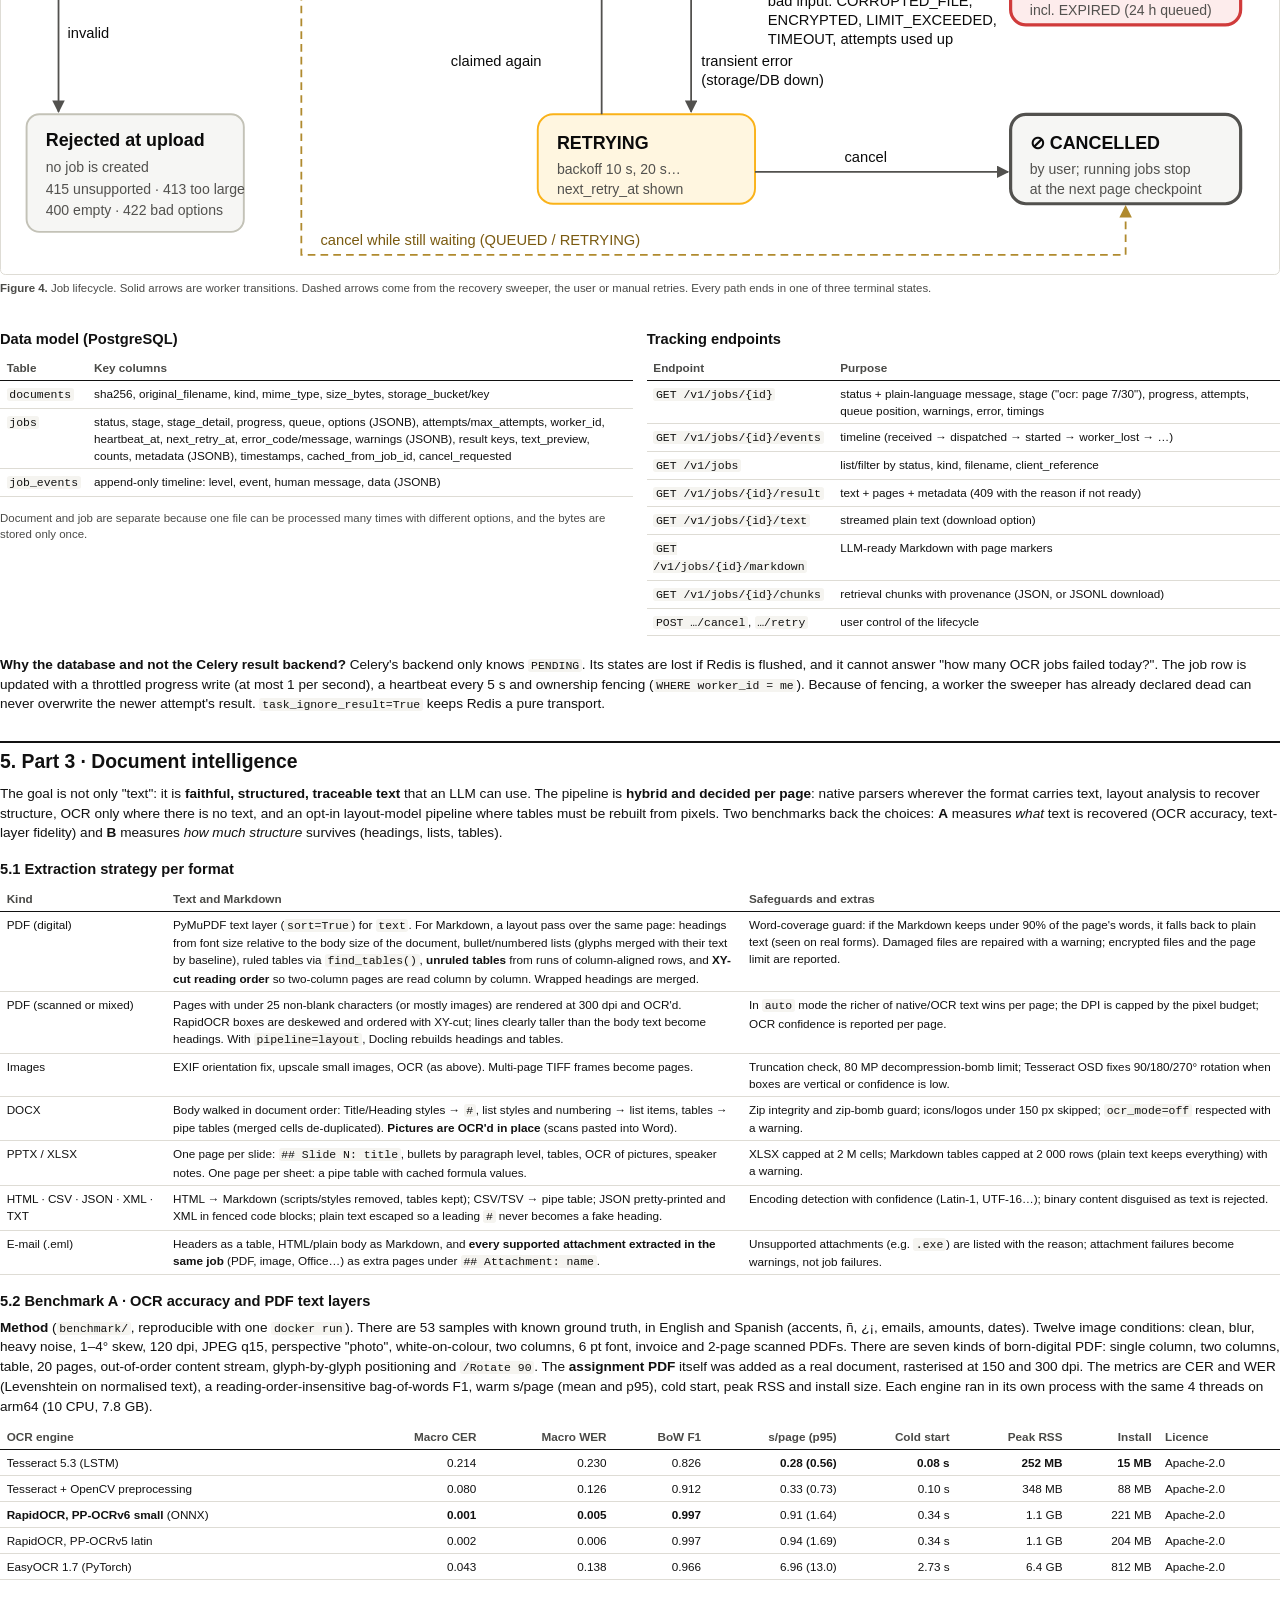
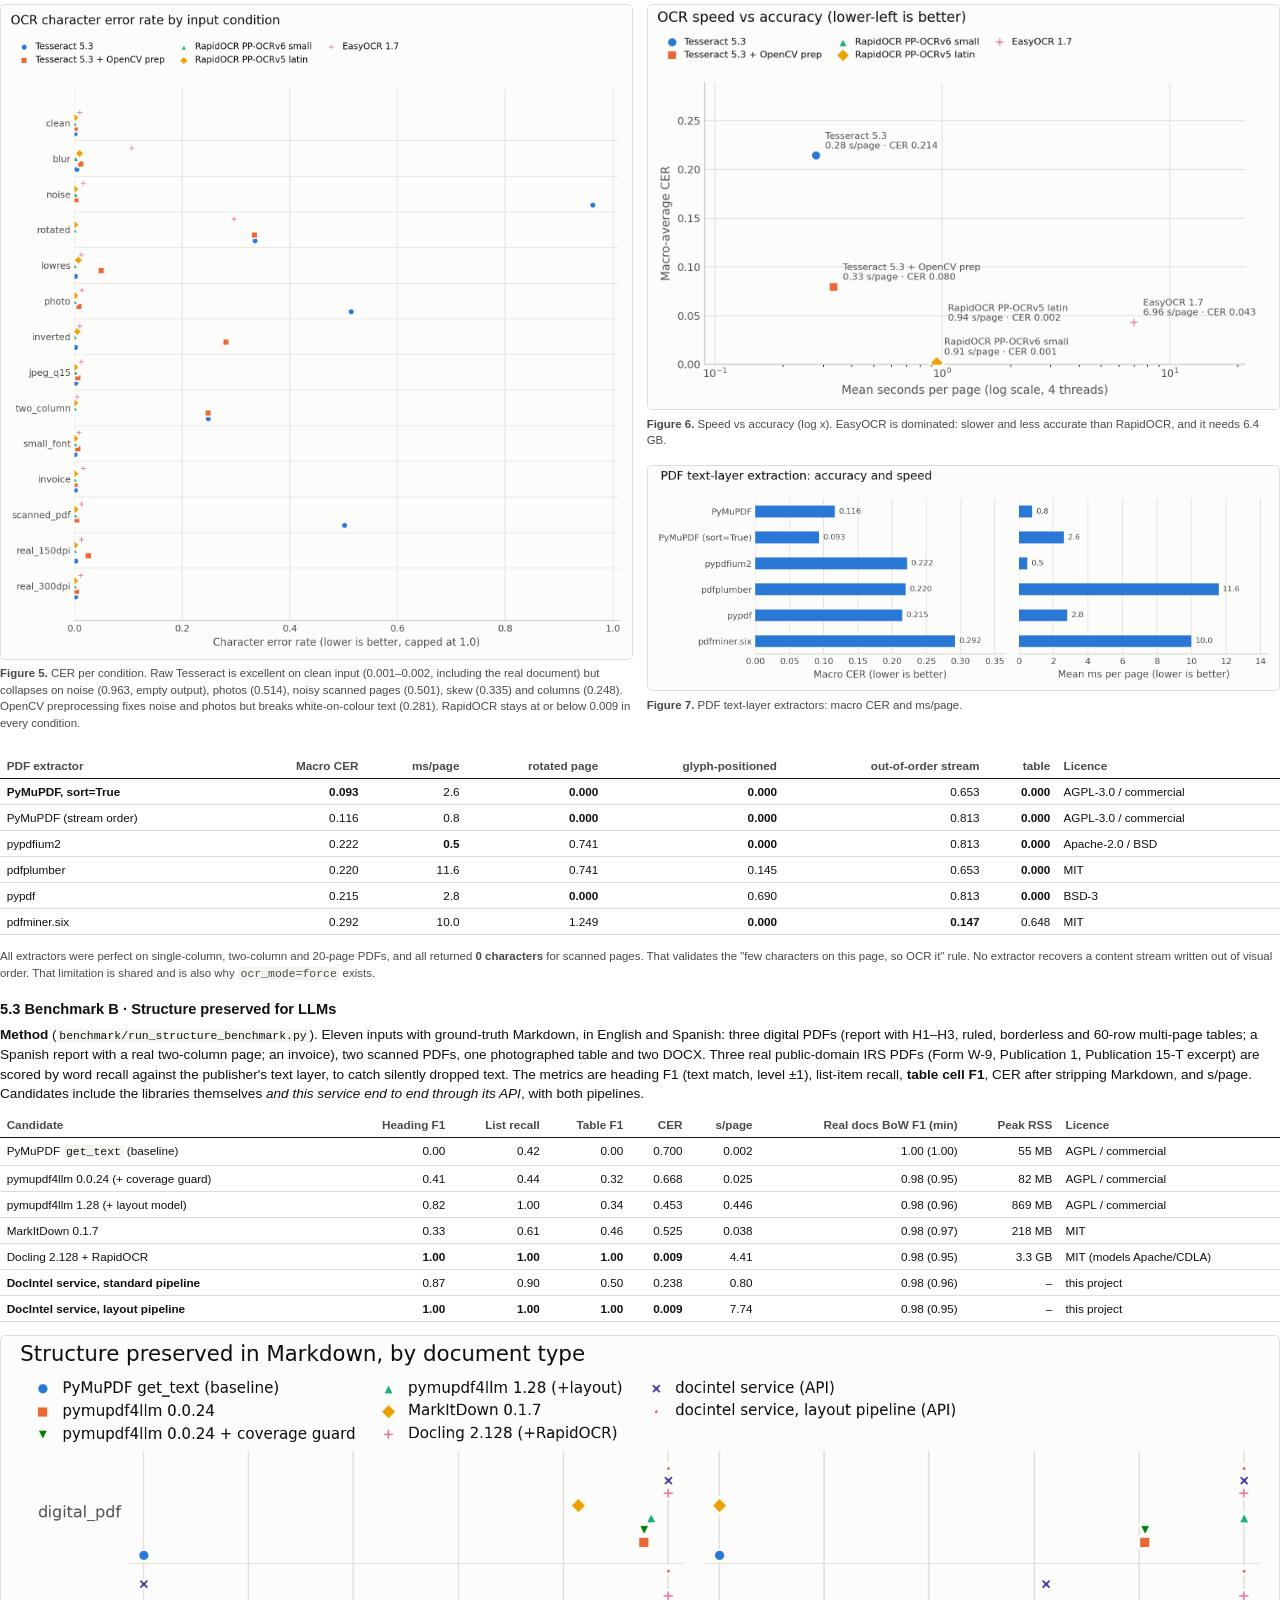
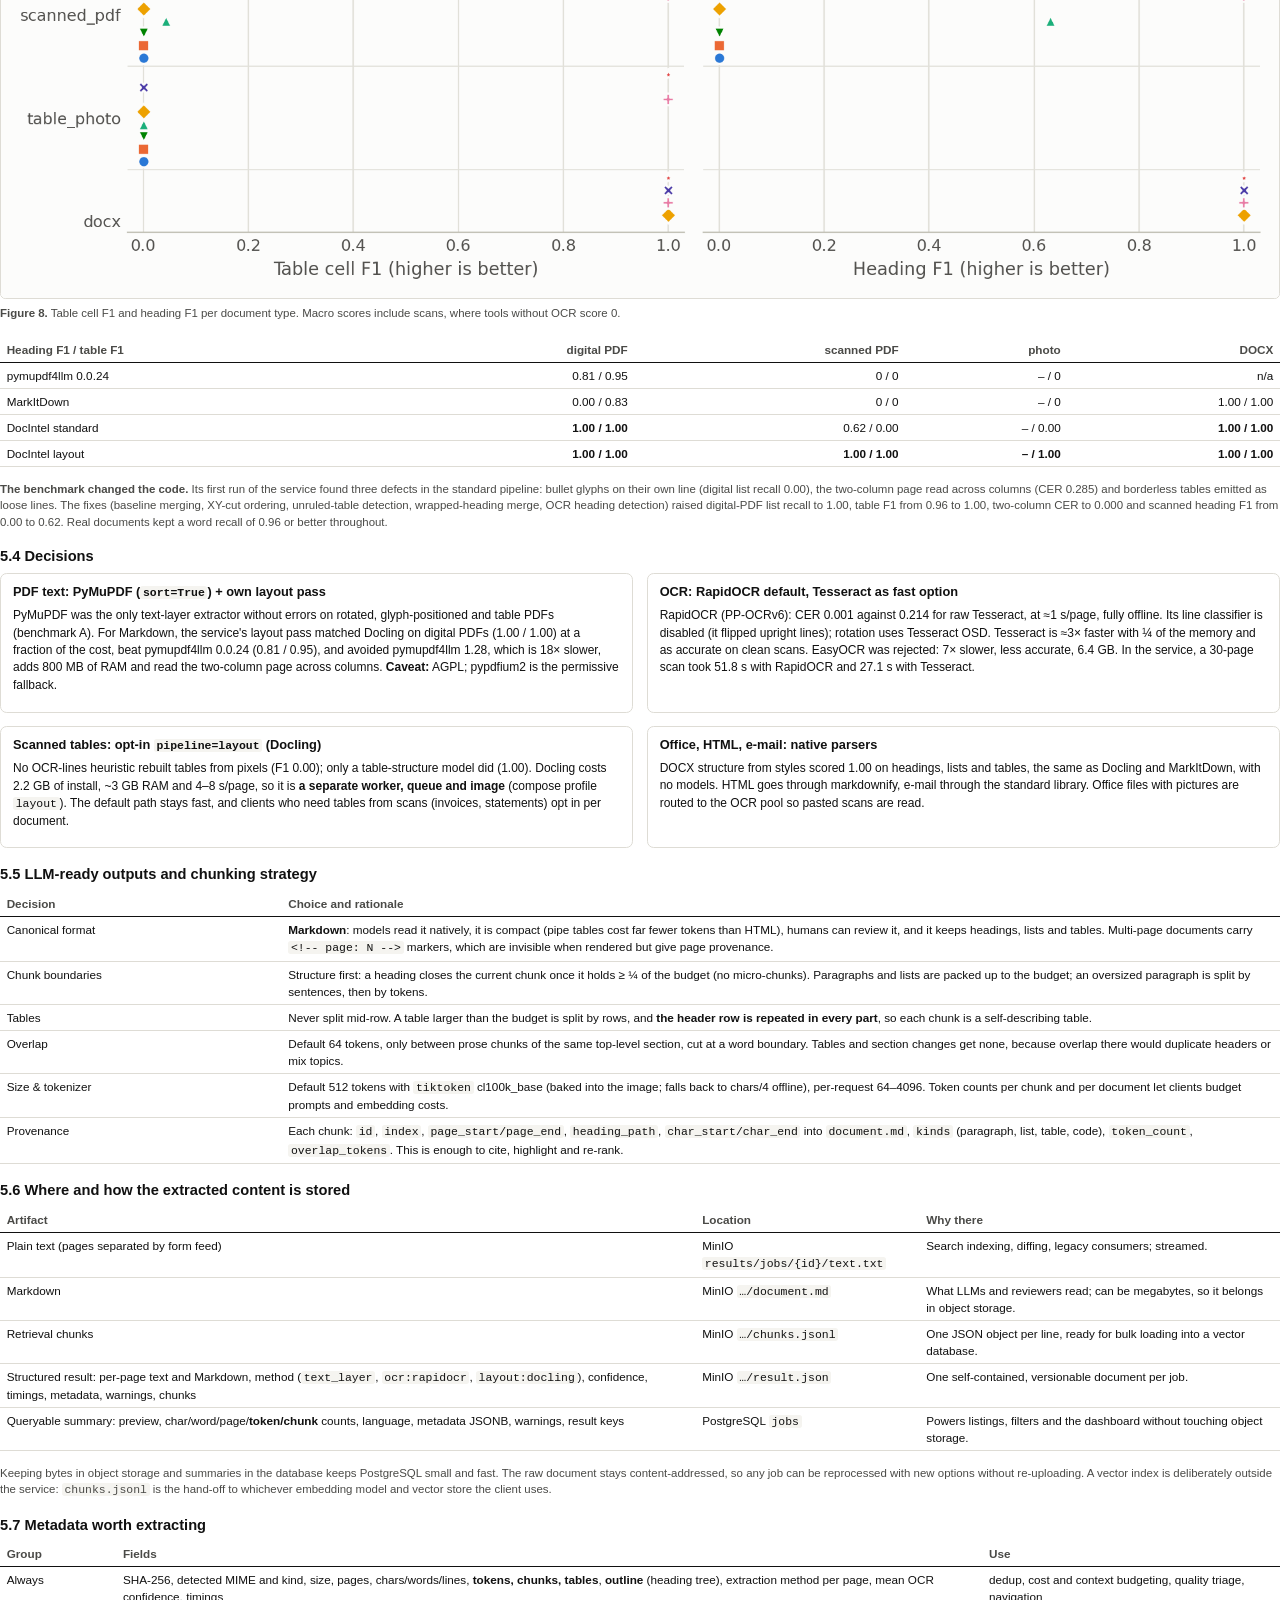
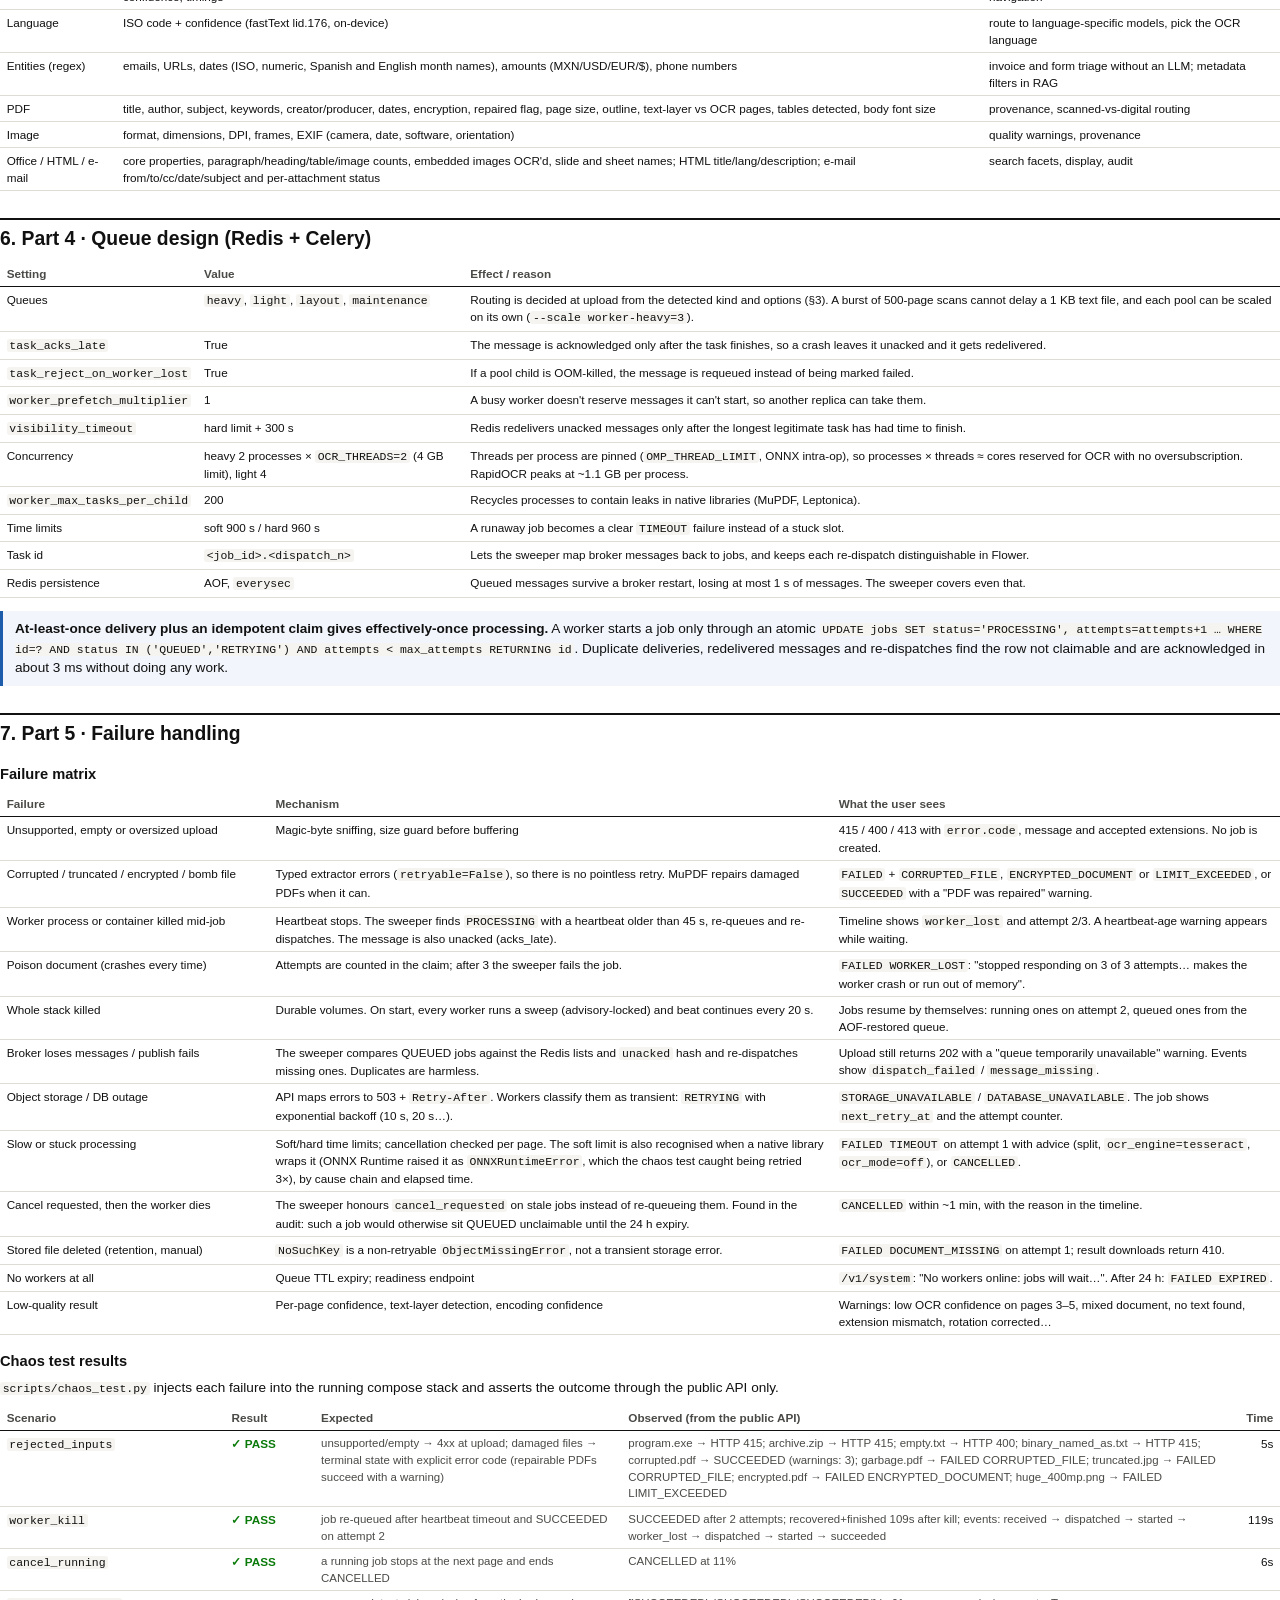
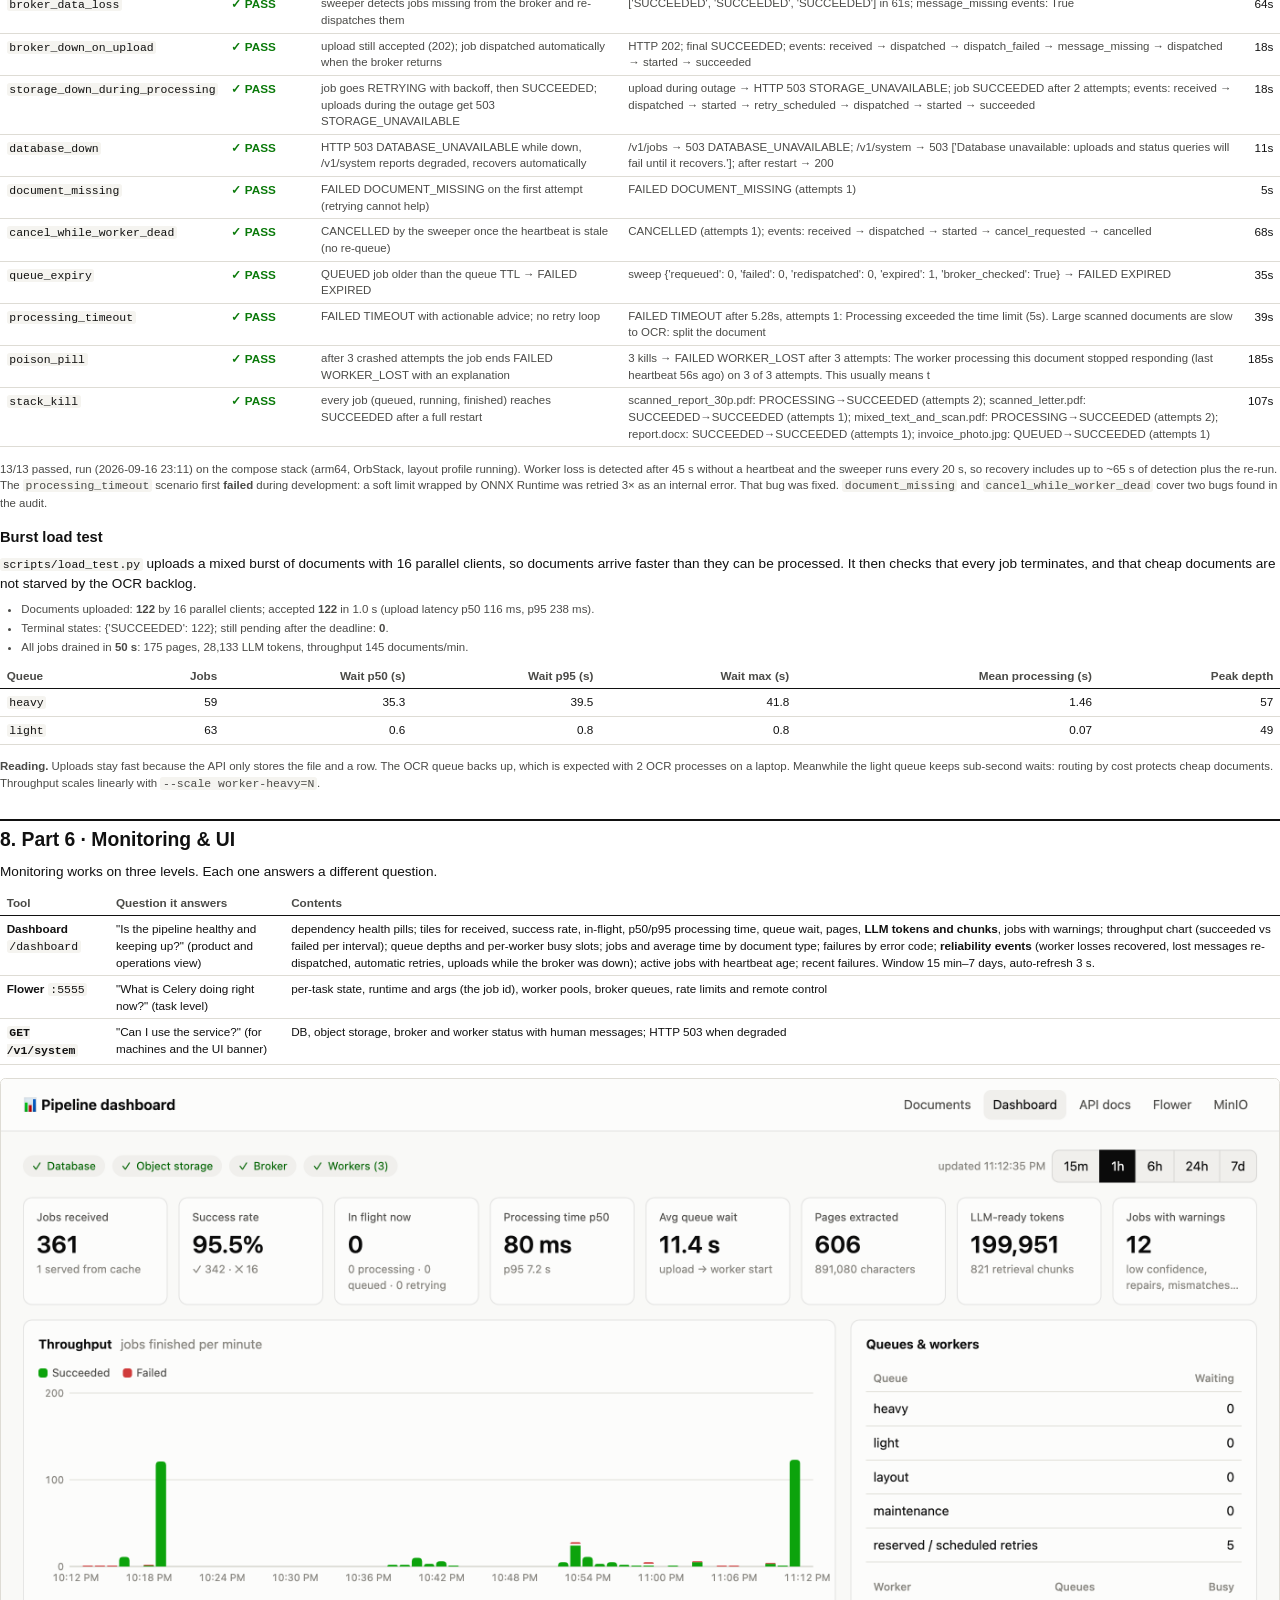
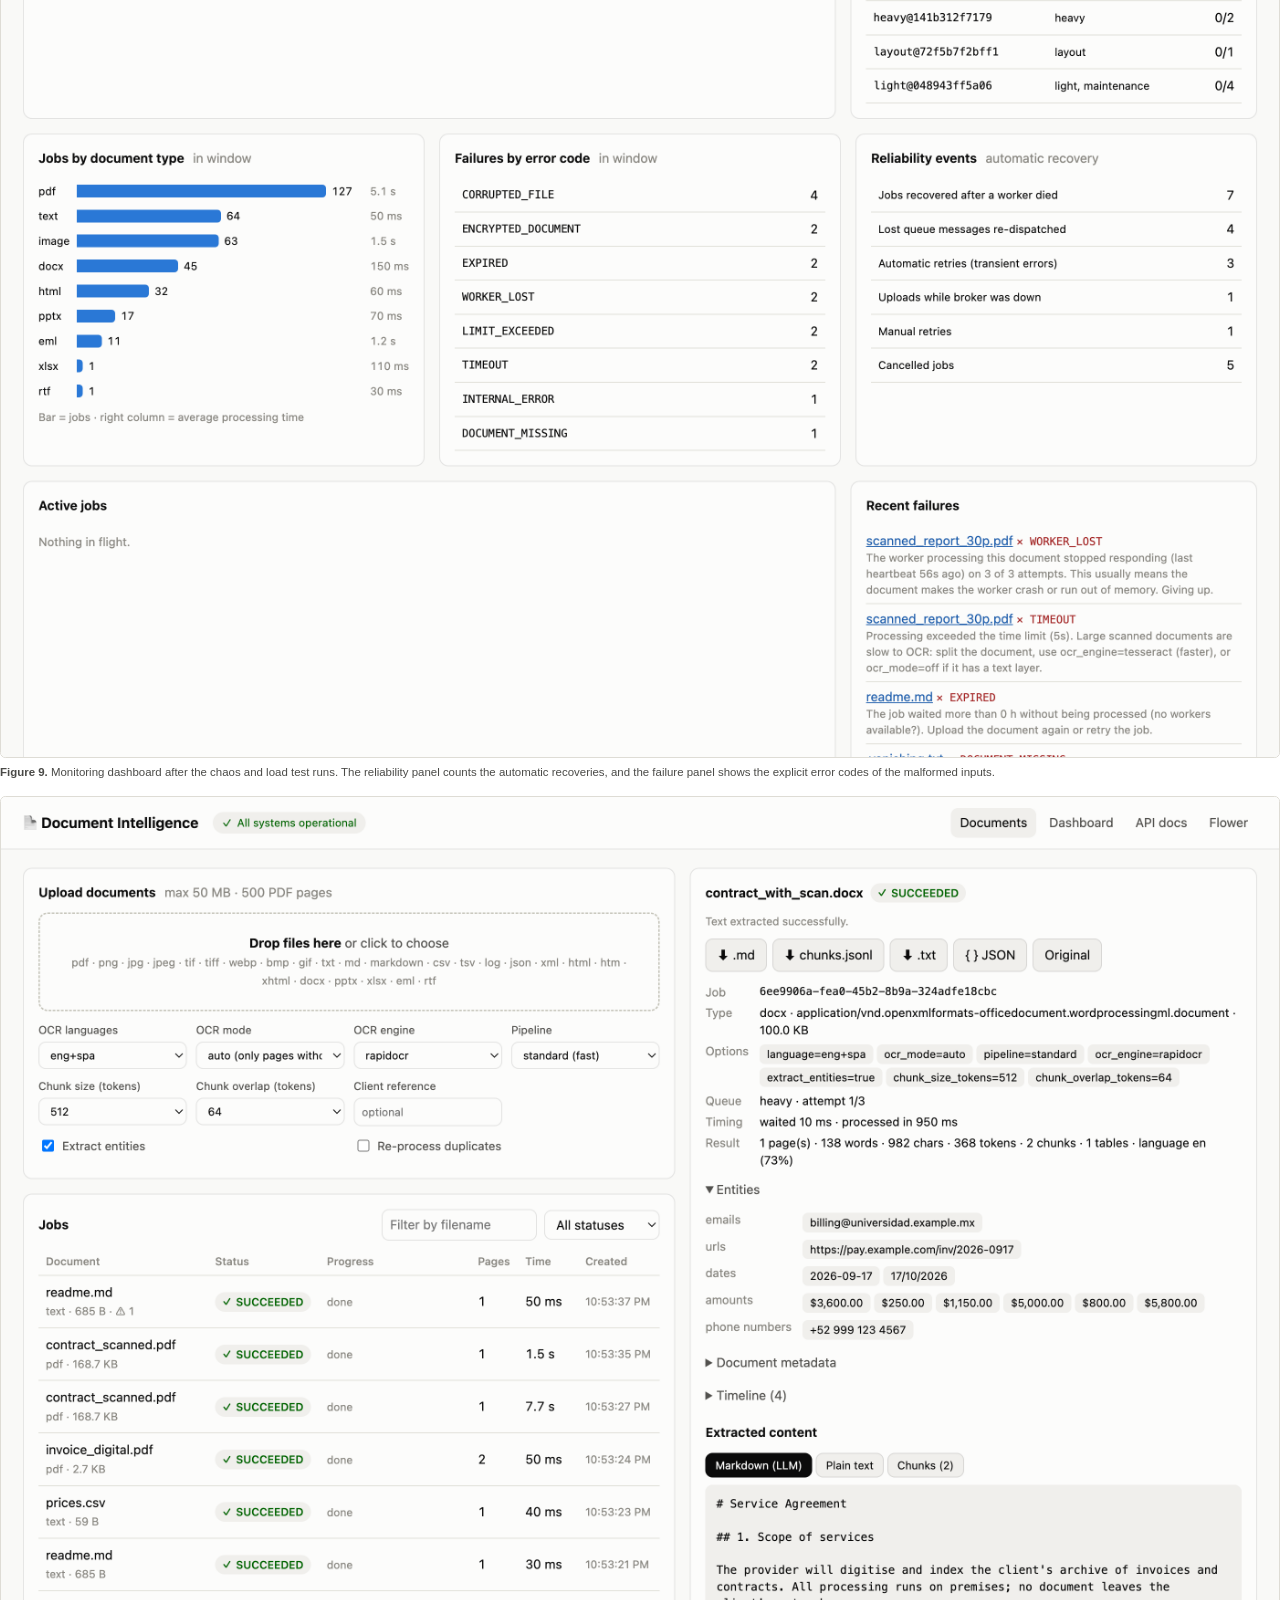
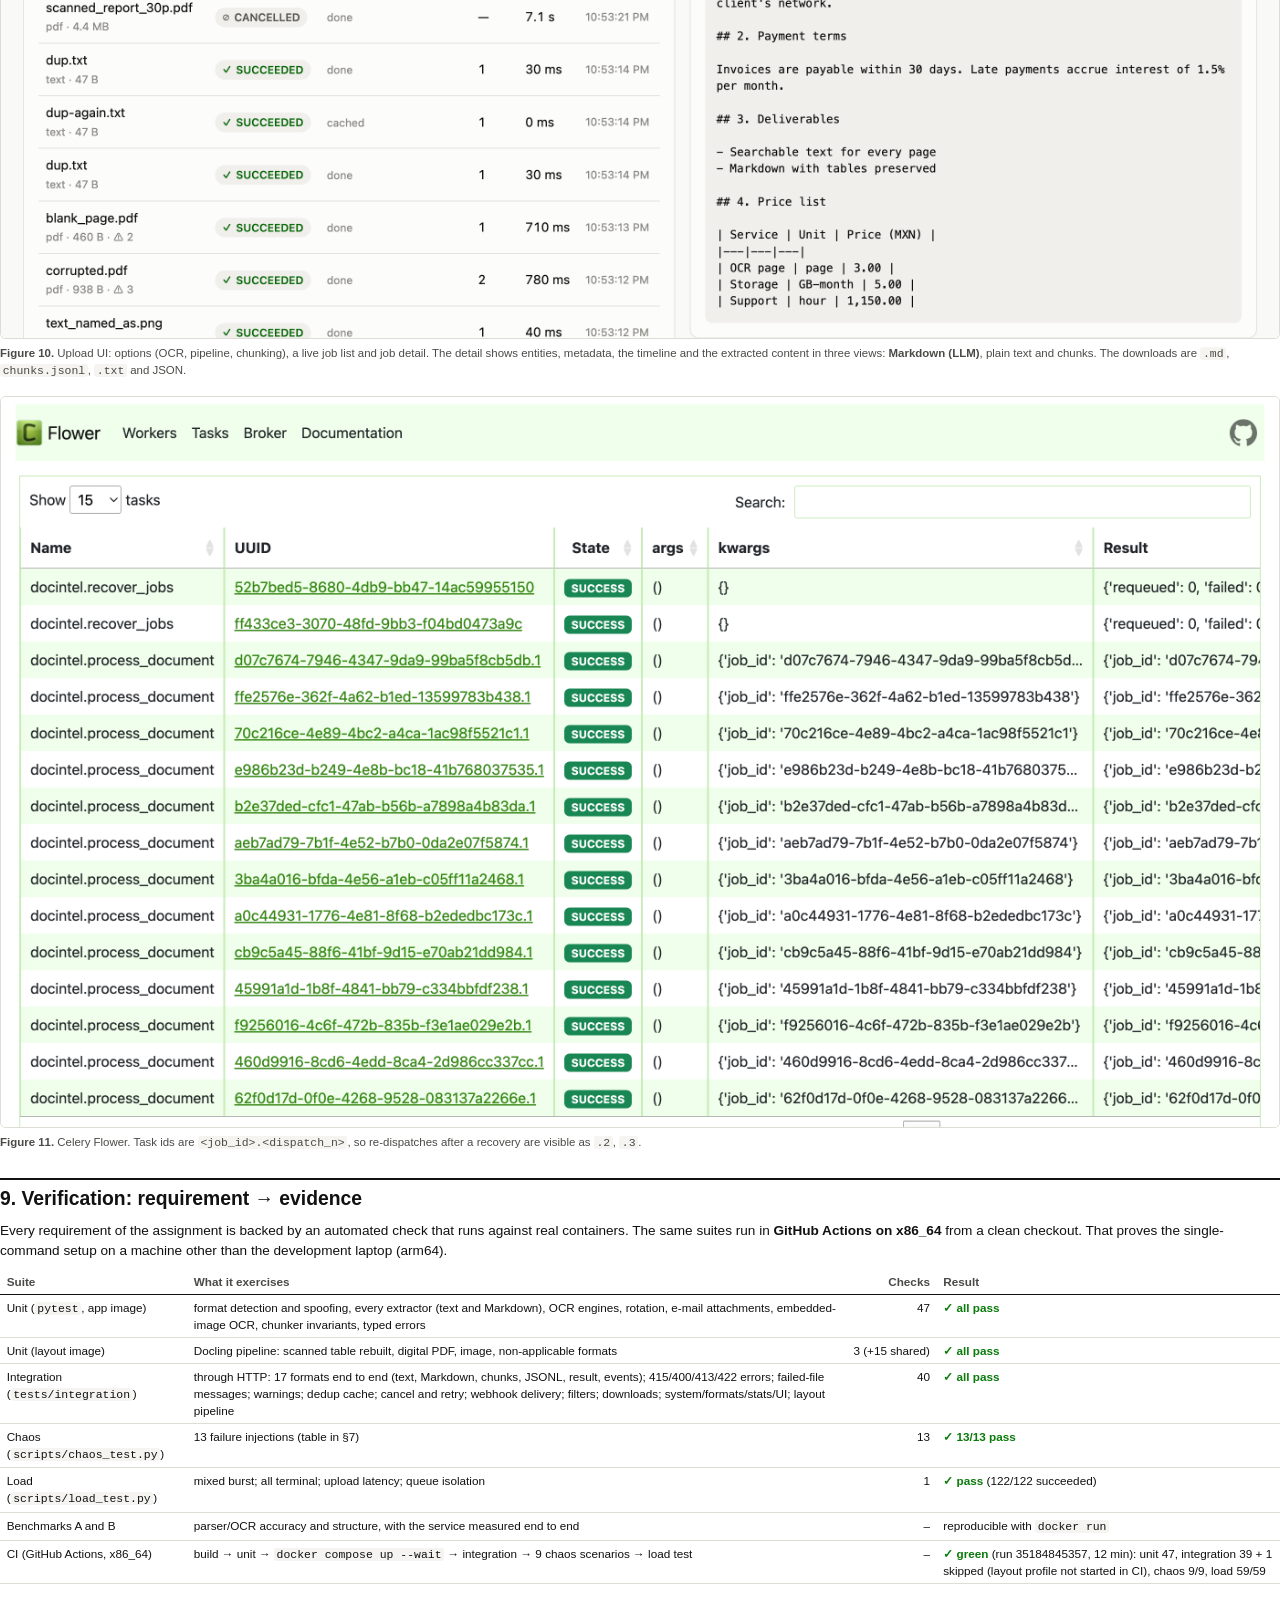
==== commit 29db709f: "Report cover: add team members and professor Co-Authored-By: Claude Opus 5 (1M context) <noreply@ant" ====
--- a/report/report.html
+++ b/report/report.html
@@ -50,7 +50,8 @@
   <h1>Document Intelligence Asynchronous Pipeline</h1>
   <div class="subtitle">Upload any document, get a job id back in milliseconds, and receive its text when processing finishes.
     Uses the claim-check pattern, survives crashes and runs fully on-device.</div>
-  <p style="margin:8pt 0 2pt"><b>Author:</b> Jose Angel Pech Xool · <b>Course:</b> Trends in Data Science · <b>Date:</b> September 2026<br>
+  <p style="margin:8pt 0 2pt"><b>Team:</b> Jose&nbsp;Angel&nbsp;Pech&nbsp;Xool · Valeria&nbsp;Nicol&nbsp;Hernandez&nbsp;León · Lorena&nbsp;Danae&nbsp;Perez&nbsp;Lopez · Julio&nbsp;Cesar&nbsp;de&nbsp;Aquino&nbsp;Castellanos · Gustavo&nbsp;Fuentes&nbsp;Marin · Ricardo&nbsp;Horta&nbsp;Sanchez<br>
+  <b>Professor:</b> Dexter Gomez · <b>Course:</b> Trends in Data Science · <b>Date:</b> September 2026<br>
   <b>Repository:</b> github.com/joseeangel0/document-intelligence-async-pipeline</p>
   <p class="small" style="margin-top:6pt">Deliverable: source code (runs with <code>docker compose up --build</code>) and this report.
     The benchmark, chaos test results and every number in this report can be reproduced with the scripts in the repository.</p>
